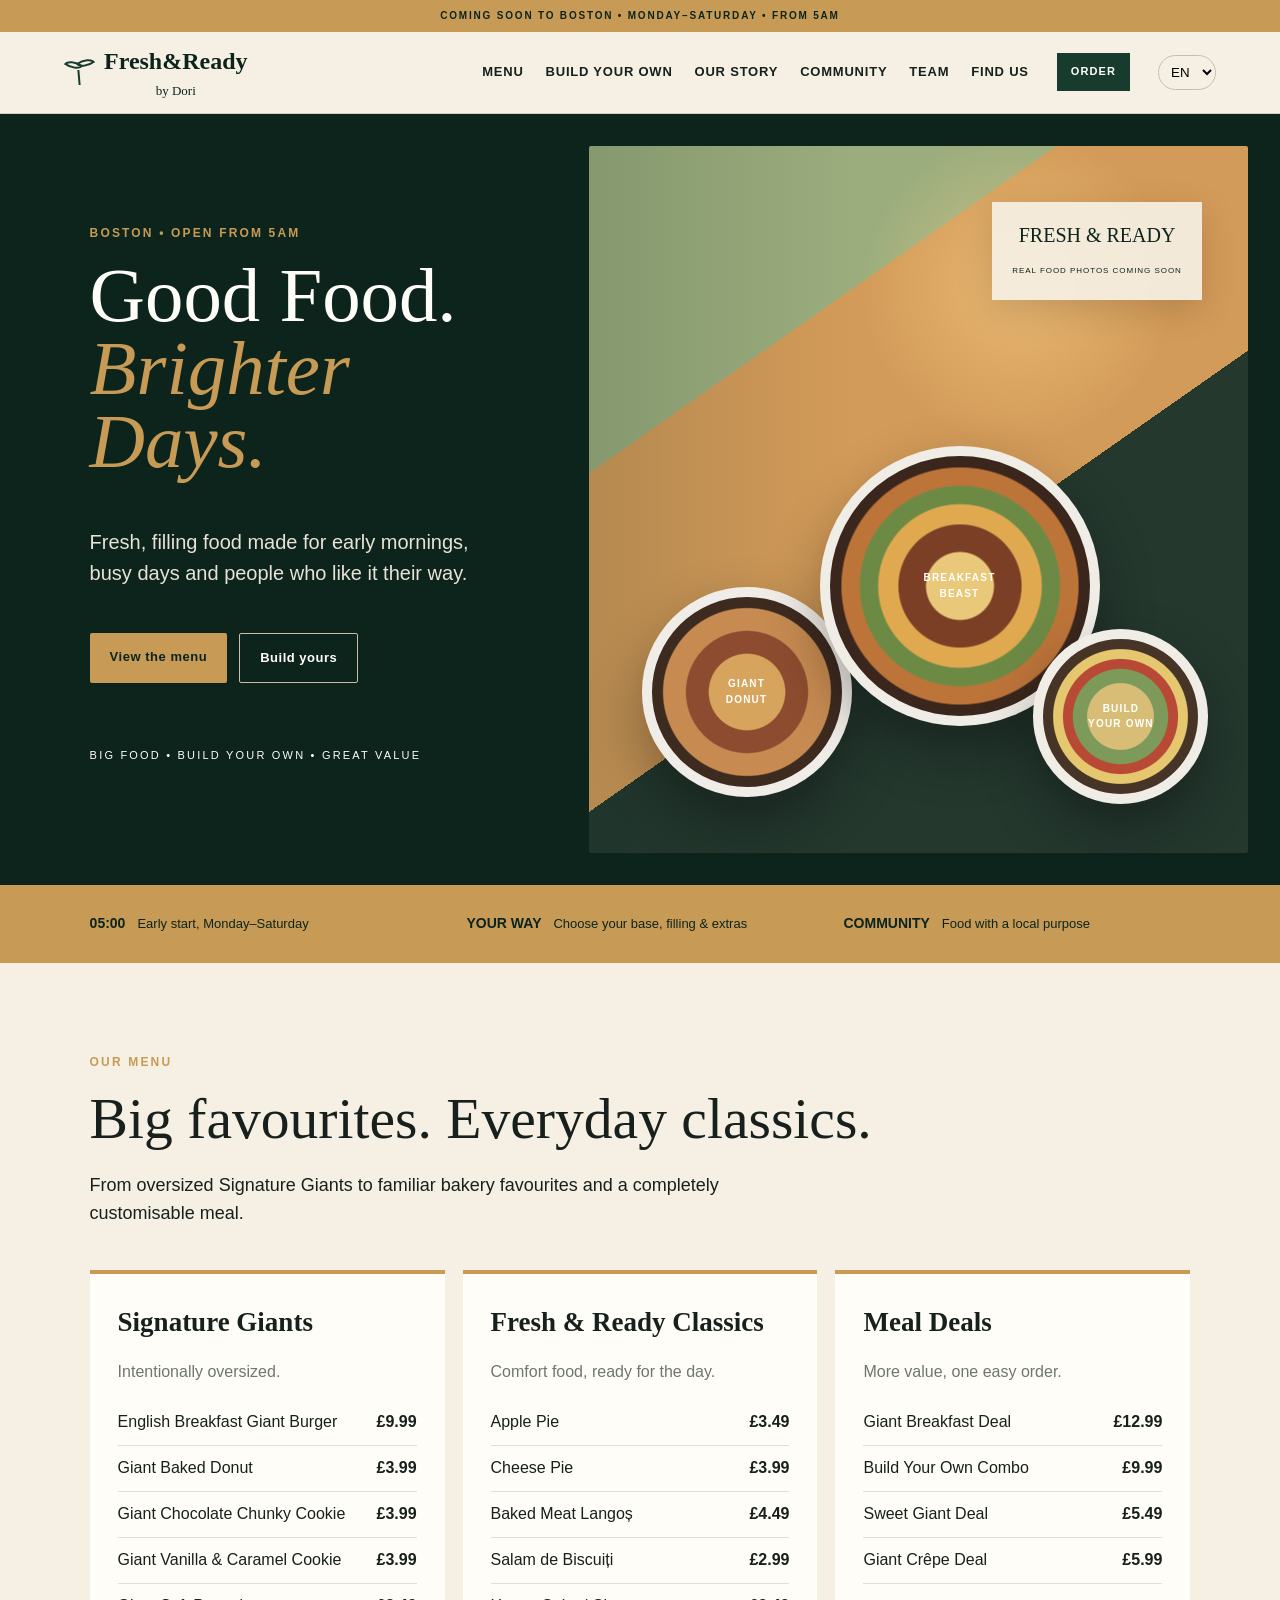
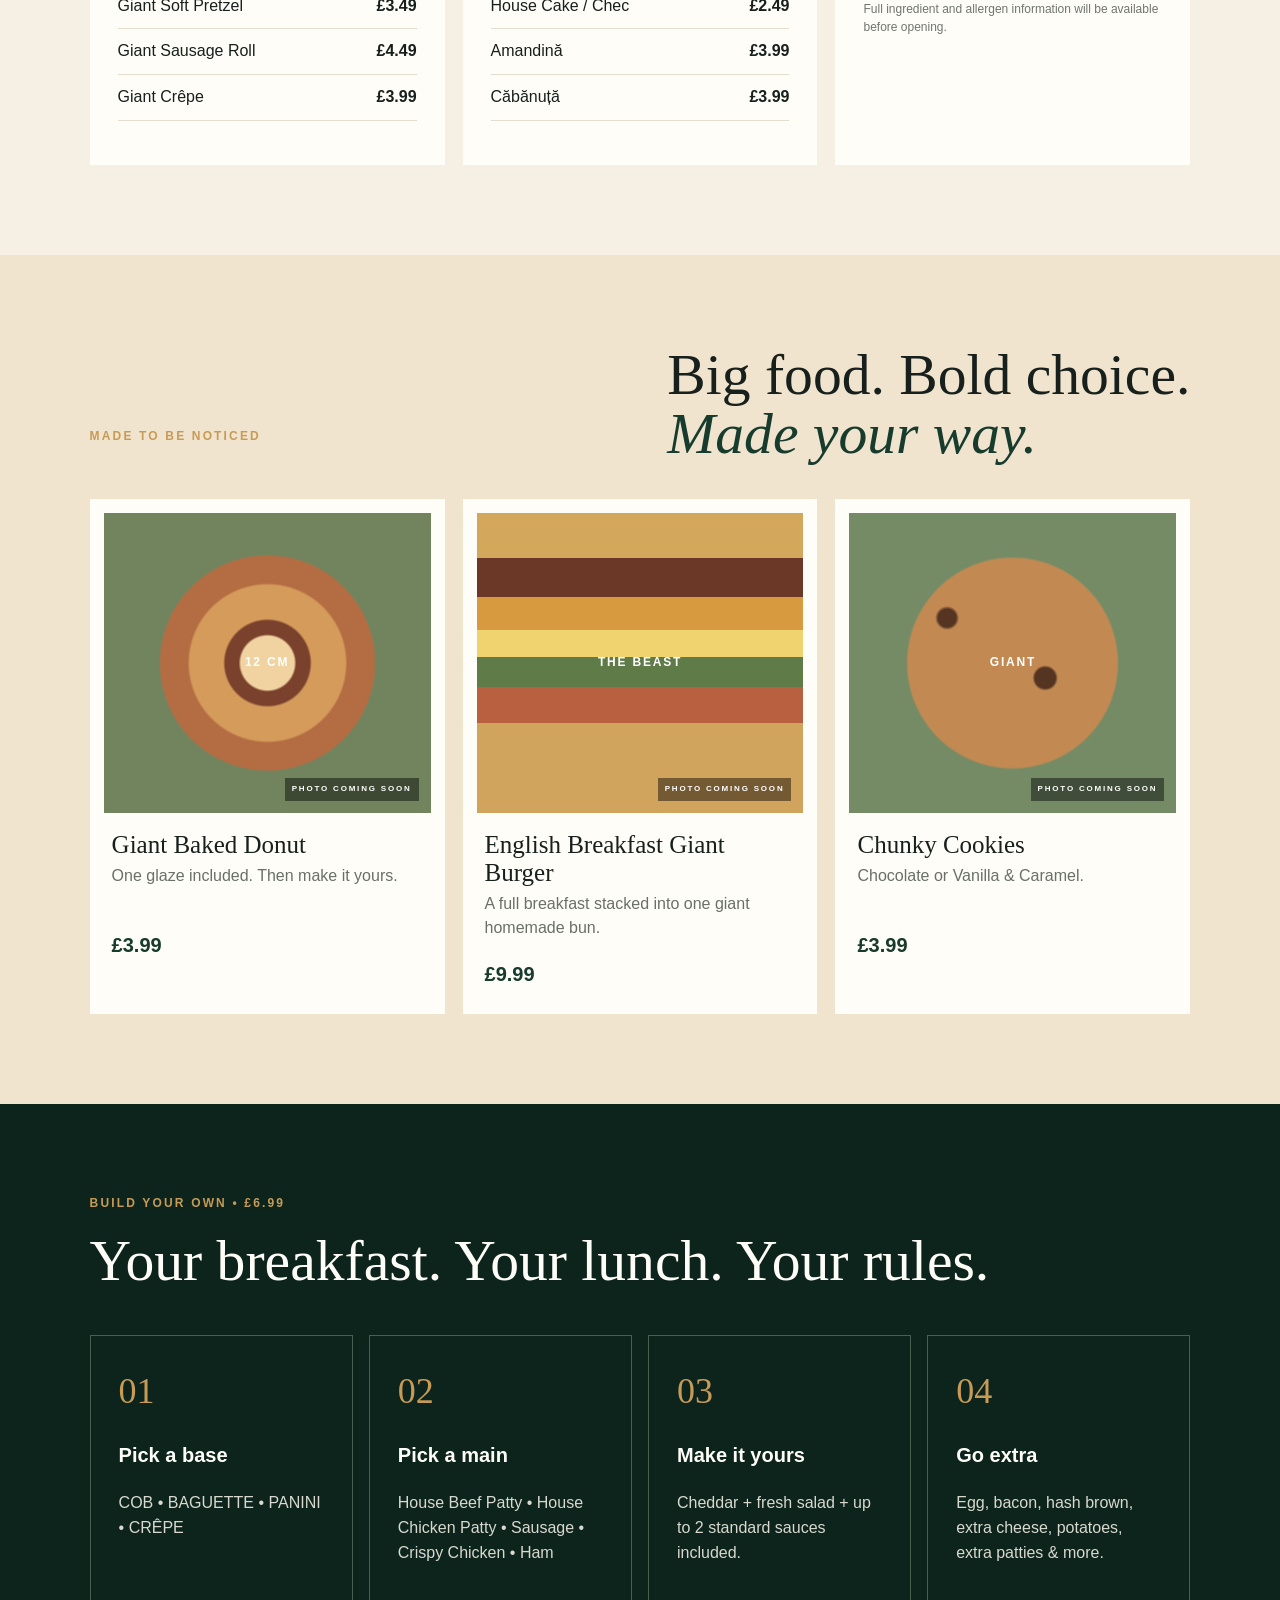
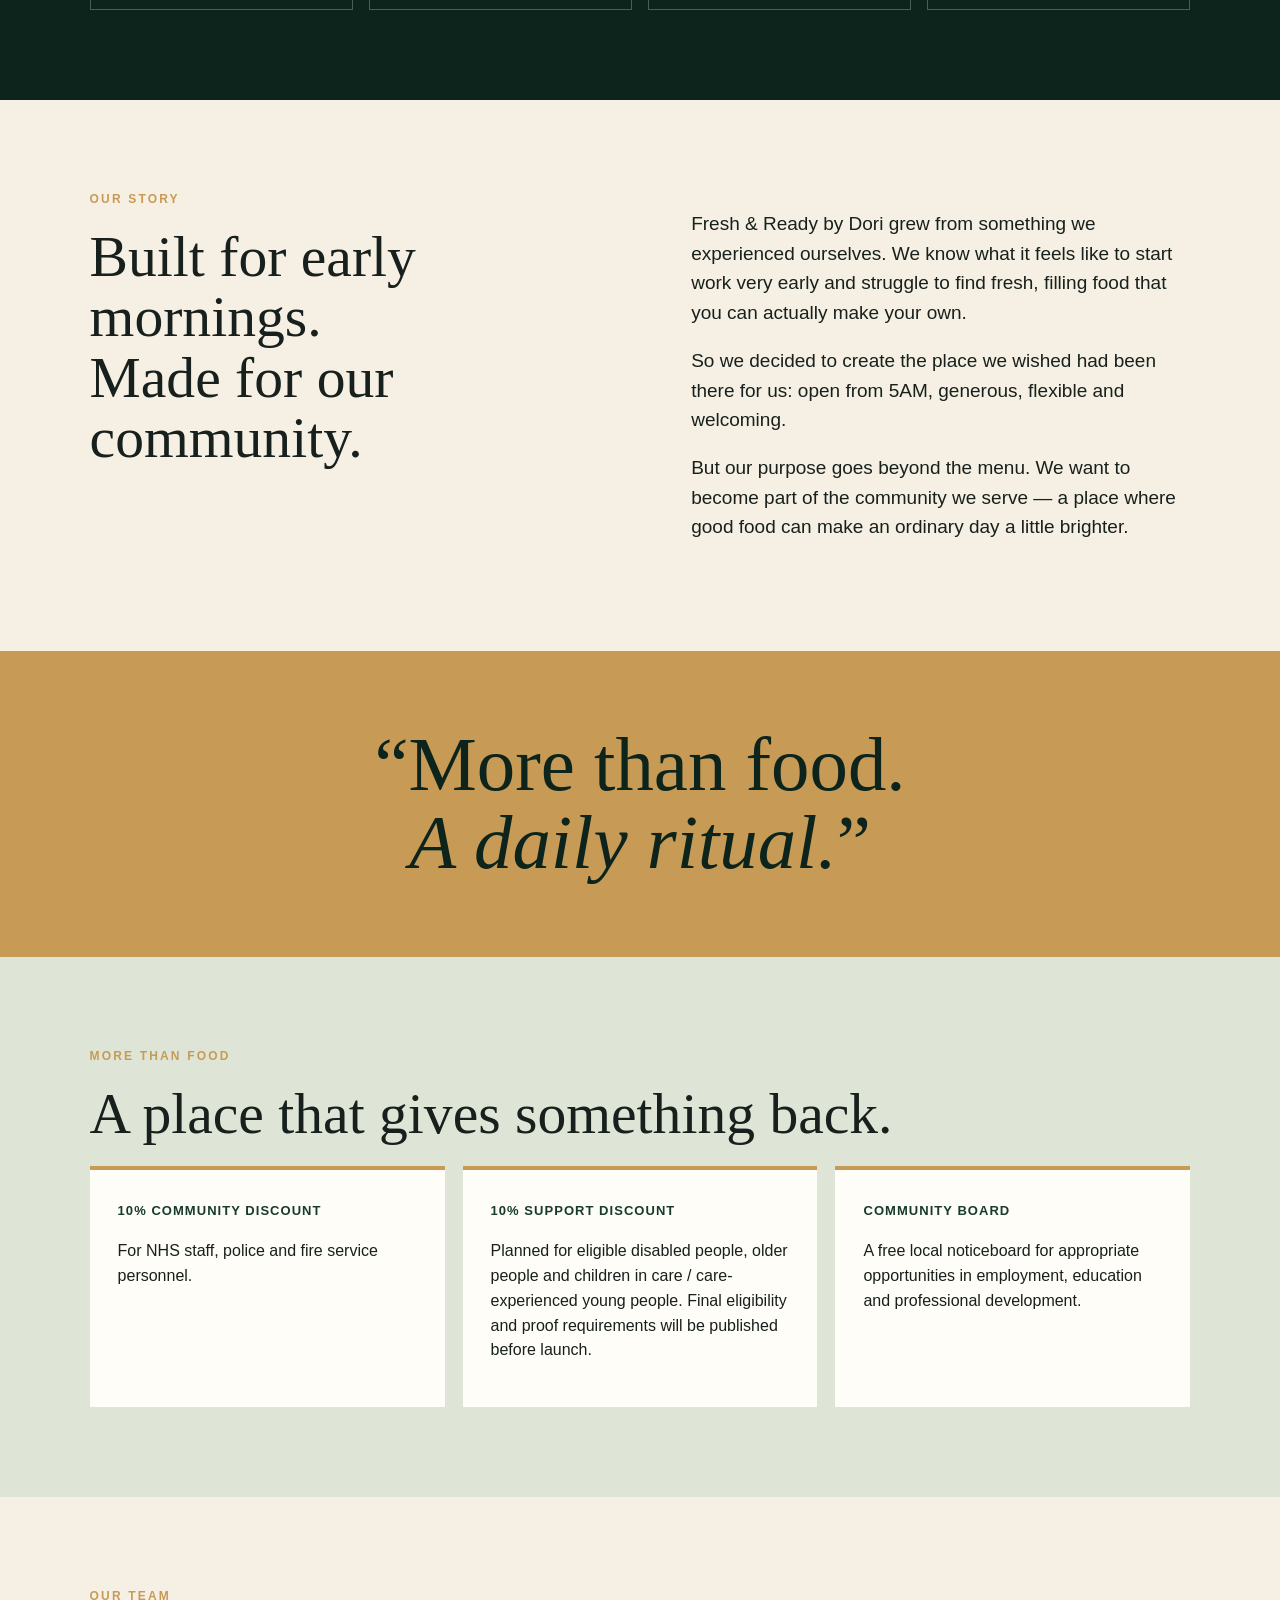
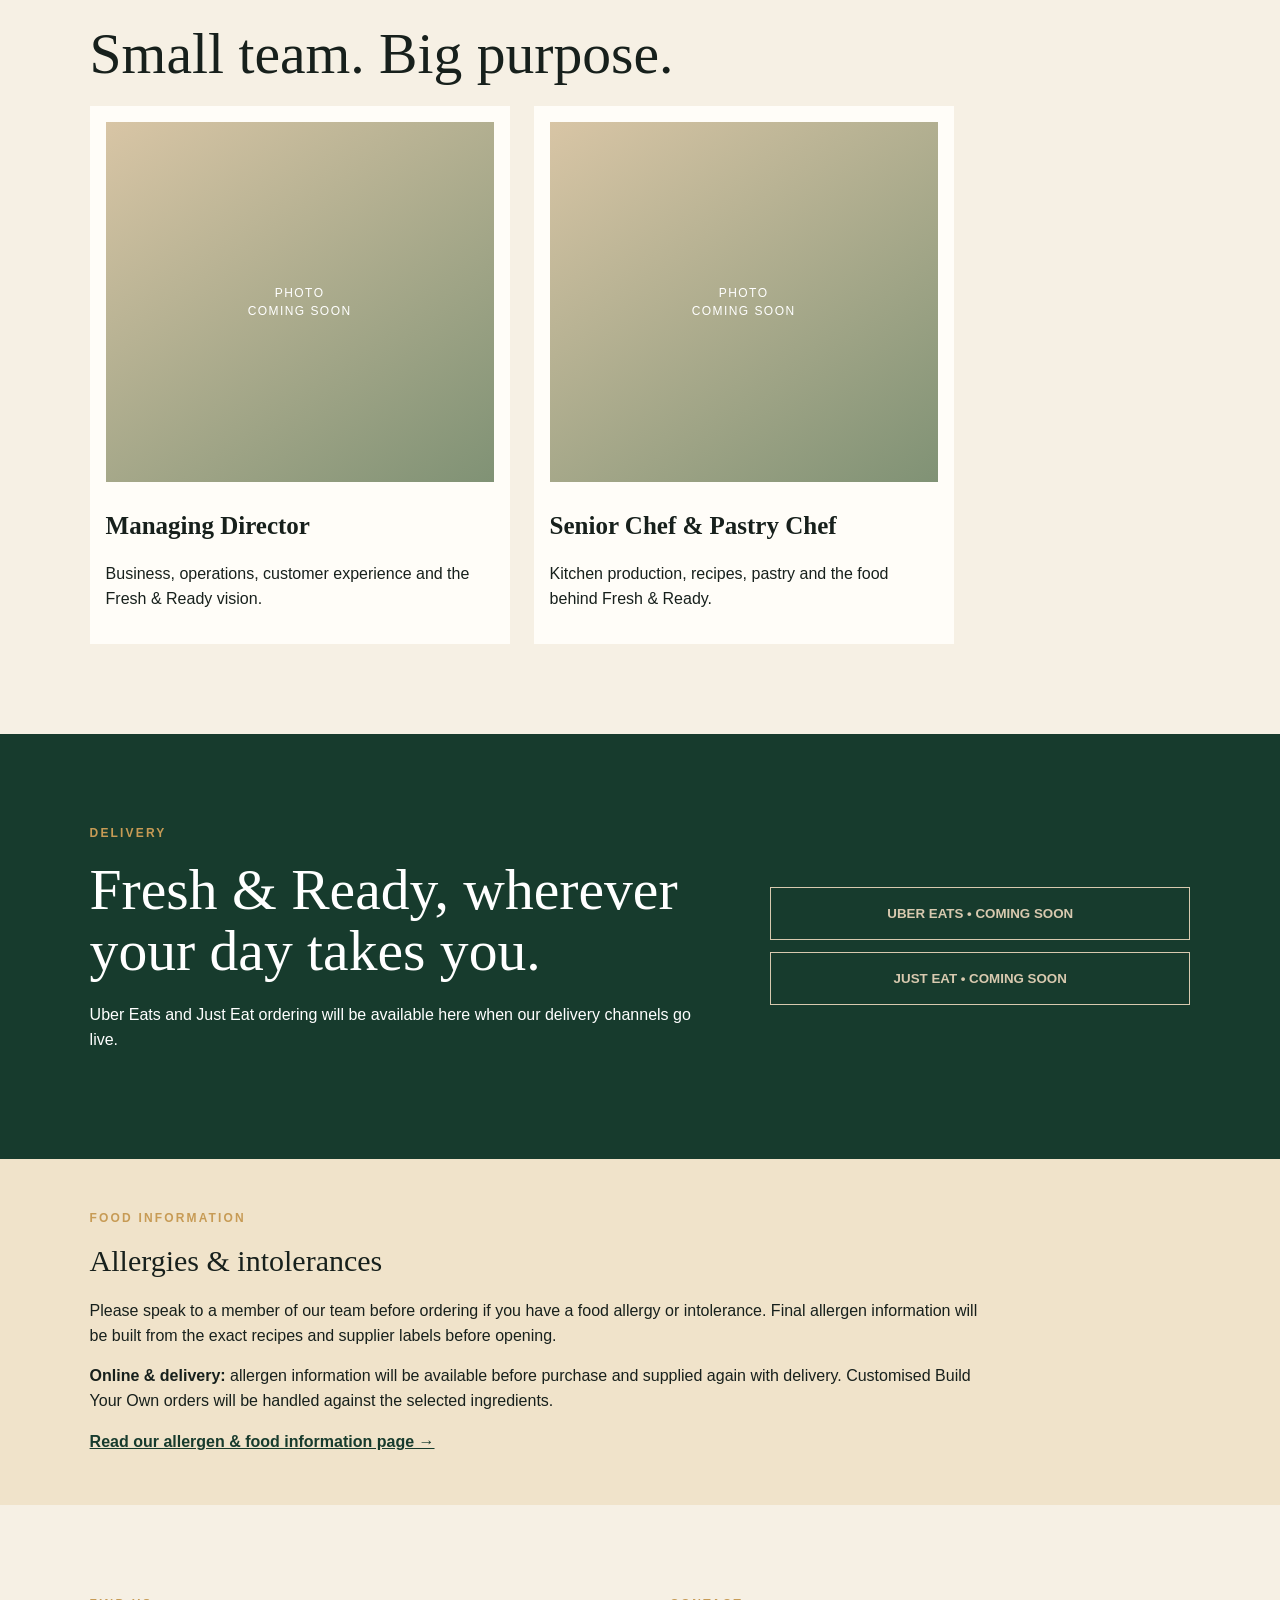
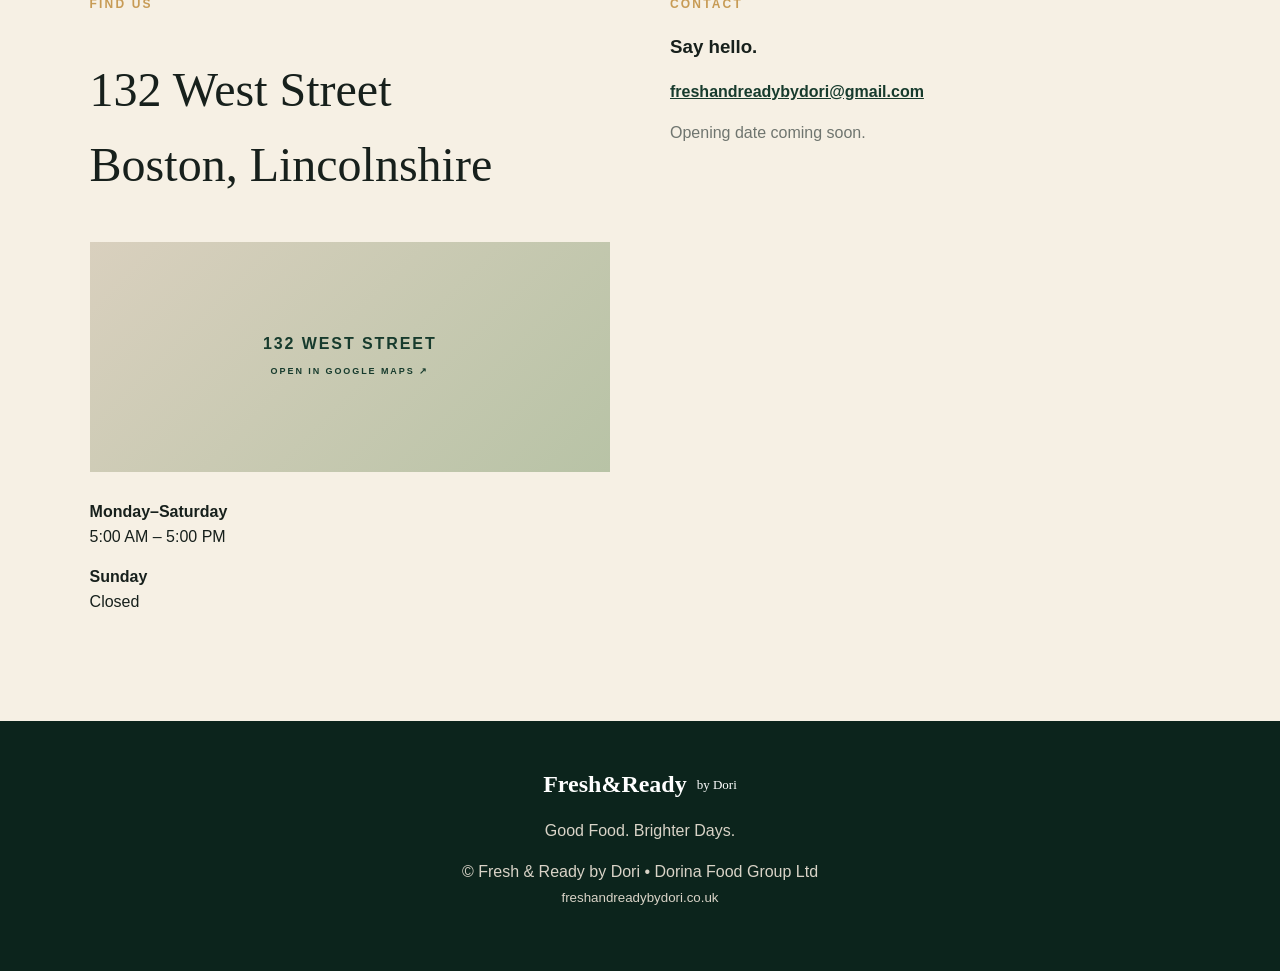
==== index.html @ 0efd2827 "Add files via upload" ====
<!doctype html>
<html lang="en">
<head>
<meta charset="utf-8"><meta name="viewport" content="width=device-width,initial-scale=1">
<title>Fresh & Ready by Dori | Boston</title>
<meta name="description" content="Fresh, filling food from 5AM in Boston. Signature Giants, Build Your Own, classics and meal deals. Good Food. Brighter Days.">
<meta name="theme-color" content="#173b2d">
<meta property="og:title" content="Fresh & Ready by Dori | Boston">
<meta property="og:description" content="Good Food. Brighter Days. Fresh, filling food from 5AM, Signature Giants and Build Your Own in Boston, Lincolnshire.">
<meta property="og:type" content="website">
<meta property="og:url" content="https://freshandreadybydori.co.uk/">
<link rel="canonical" href="https://freshandreadybydori.co.uk/">
<link rel="icon" href="favicon.svg" type="image/svg+xml">
<script type="application/ld+json">
{
 "@context":"https://schema.org",
 "@type":"Restaurant",
 "name":"Fresh & Ready by Dori",
 "url":"https://freshandreadybydori.co.uk/",
 "email":"freshandreadybydori@gmail.com",
 "priceRange":"£",
 "servesCuisine":["Breakfast","Bakery","Deli","Takeaway"],
 "address":{"@type":"PostalAddress","streetAddress":"132 West Street","addressLocality":"Boston","addressRegion":"Lincolnshire","addressCountry":"GB"},
 "openingHoursSpecification":[{"@type":"OpeningHoursSpecification","dayOfWeek":["Monday","Tuesday","Wednesday","Thursday","Friday","Saturday"],"opens":"05:00","closes":"17:00"}],
 "menu":"https://freshandreadybydori.co.uk/#menu"
}
</script>
<link rel="stylesheet" href="styles.css">
</head>
<body>
<div class="announcement">COMING SOON TO BOSTON • MONDAY–SATURDAY • FROM 5AM</div>
<header class="nav">
  <a class="brand" href="#home"><span class="logoMark" aria-hidden="true"><i></i><i></i></span><span>Fresh&Ready<small>by Dori</small></span></a>
  <button class="menuBtn" aria-label="Open menu">☰</button>
  <nav>
    <a href="#menu">Menu</a><a href="#build">Build Your Own</a><a href="#story">Our Story</a>
    <a href="#community">Community</a><a href="#team">Team</a><a href="#visit">Find Us</a>
  </nav>
  <a class="navOrder" href="#delivery">ORDER</a>
  <select id="lang" aria-label="Language"><option value="en">EN</option><option value="ro">RO</option><option value="ru">RU</option></select>
</header>

<main id="home">
<section class="hero">
  <div class="heroCopy">
    <p class="eyebrow" data-i="eyebrow">BOSTON • OPEN FROM 5AM</p>
    <h1>Good Food.<br><em>Brighter Days.</em></h1>
    <p class="lead" data-i="lead">Fresh, filling food made for early mornings, busy days and people who like it their way.</p>
    <div class="actions"><a class="btn gold" href="#menu" data-i="viewMenu">View the menu</a><a class="btn ghost" href="#build" data-i="buildBtn">Build yours</a></div>
    <p class="micro">BIG FOOD • BUILD YOUR OWN • GREAT VALUE</p>
  </div>
  <div class="heroVisual foodScene" aria-label="Fresh & Ready food photography placeholder">
    <div class="sceneBadge">FRESH & READY<br><small>REAL FOOD PHOTOS COMING SOON</small></div>
    <div class="plate plate1"><span>GIANT<br>DONUT</span></div>
    <div class="plate plate2"><span>BREAKFAST<br>BEAST</span></div>
    <div class="plate plate3"><span>BUILD<br>YOUR OWN</span></div>
  </div>
</section>

<section class="quick">
  <div><b>05:00</b><span data-i="early">Early start, Monday–Saturday</span></div>
  <div><b>YOUR WAY</b><span data-i="custom">Choose your base, filling & extras</span></div>
  <div><b>COMMUNITY</b><span data-i="communityMini">Food with a local purpose</span></div>
</section>

<section id="menu" class="section">
 <p class="eyebrow">OUR MENU</p><h2 data-i="menuTitle">Big favourites. Everyday classics.</h2>
 <p class="intro" data-i="menuIntro">From oversized Signature Giants to familiar bakery favourites and a completely customisable meal.</p>
 <div class="cards">
  <article><h3>Signature Giants</h3><p class="muted">Intentionally oversized.</p>
   <ul><li>English Breakfast Giant Burger <b>£9.99</b></li><li>Giant Baked Donut <b>£3.99</b></li><li>Giant Chocolate Chunky Cookie <b>£3.99</b></li><li>Giant Vanilla & Caramel Cookie <b>£3.99</b></li><li>Giant Soft Pretzel <b>£3.49</b></li><li>Giant Sausage Roll <b>£4.49</b></li><li>Giant Crêpe <b>£3.99</b></li></ul>
  </article>
  <article><h3>Fresh & Ready Classics</h3><p class="muted">Comfort food, ready for the day.</p>
   <ul><li>Apple Pie <b>£3.49</b></li><li>Cheese Pie <b>£3.99</b></li><li>Baked Meat Langoș <b>£4.49</b></li><li>Salam de Biscuiți <b>£2.99</b></li><li>House Cake / Chec <b>£2.49</b></li><li>Amandină <b>£3.99</b></li><li>Căbănuță <b>£3.99</b></li></ul>
  </article>
  <article><h3>Meal Deals</h3><p class="muted">More value, one easy order.</p>
   <ul><li>Giant Breakfast Deal <b>£12.99</b></li><li>Build Your Own Combo <b>£9.99</b></li><li>Sweet Giant Deal <b>£5.49</b></li><li>Giant Crêpe Deal <b>£5.99</b></li></ul>
   <p class="note">Full ingredient and allergen information will be available before opening.</p>
  </article>
 </div>
</section>

<section class="featured">
 <div class="featuredHead"><p class="eyebrow">MADE TO BE NOTICED</p><h2>Big food. Bold choice.<br><em>Made your way.</em></h2></div>
 <div class="featureRail">
  <article class="foodCard donut"><div class="foodMock">12 CM</div><h3>Giant Baked Donut</h3><p>One glaze included. Then make it yours.</p><b>£3.99</b></article>
  <article class="foodCard beast"><div class="foodMock">THE BEAST</div><h3>English Breakfast Giant Burger</h3><p>A full breakfast stacked into one giant homemade bun.</p><b>£9.99</b></article>
  <article class="foodCard cookie"><div class="foodMock">GIANT</div><h3>Chunky Cookies</h3><p>Chocolate or Vanilla & Caramel.</p><b>£3.99</b></article>
 </div>
</section>

<section id="build" class="section dark">
 <p class="eyebrow">BUILD YOUR OWN • £6.99</p><h2 data-i="buildTitle">Your breakfast. Your lunch. Your rules.</h2>
 <div class="steps">
  <div><span>01</span><h3>Pick a base</h3><p>COB • BAGUETTE • PANINI • CRÊPE</p></div>
  <div><span>02</span><h3>Pick a main</h3><p>House Beef Patty • House Chicken Patty • Sausage • Crispy Chicken • Ham</p></div>
  <div><span>03</span><h3>Make it yours</h3><p>Cheddar + fresh salad + up to 2 standard sauces included.</p></div>
  <div><span>04</span><h3>Go extra</h3><p>Egg, bacon, hash brown, extra cheese, potatoes, extra patties & more.</p></div>
 </div>
</section>

<section id="story" class="section split">
 <div><p class="eyebrow">OUR STORY</p><h2 data-i="storyTitle">Built for early mornings.<br>Made for our community.</h2></div>
 <div class="storyText">
  <p data-i="story1">Fresh & Ready by Dori grew from something we experienced ourselves. We know what it feels like to start work very early and struggle to find fresh, filling food that you can actually make your own.</p>
  <p data-i="story2">So we decided to create the place we wished had been there for us: open from 5AM, generous, flexible and welcoming.</p>
  <p data-i="story3">But our purpose goes beyond the menu. We want to become part of the community we serve — a place where good food can make an ordinary day a little brighter.</p>
 </div>
</section>

<section class="manifesto">
 <p>“More than food.<br><em>A daily ritual.</em>”</p>
</section>
<section id="community" class="section community">
 <p class="eyebrow">MORE THAN FOOD</p><h2 data-i="commTitle">A place that gives something back.</h2>
 <div class="communityGrid">
  <article><b>10% COMMUNITY DISCOUNT</b><p data-i="disc1">For NHS staff, police and fire service personnel.</p></article>
  <article><b>10% SUPPORT DISCOUNT</b><p data-i="disc2">Planned for eligible disabled people, older people and children in care / care-experienced young people. Final eligibility and proof requirements will be published before launch.</p></article>
  <article><b>COMMUNITY BOARD</b><p data-i="board">A free local noticeboard for appropriate opportunities in employment, education and professional development.</p></article>
 </div>
</section>

<section id="team" class="section">
 <p class="eyebrow">OUR TEAM</p><h2 data-i="teamTitle">Small team. Big purpose.</h2>
 <div class="teamGrid">
  <article class="person"><div class="portrait">PHOTO<br>COMING SOON</div><h3>Managing Director</h3><p>Business, operations, customer experience and the Fresh & Ready vision.</p></article>
  <article class="person"><div class="portrait">PHOTO<br>COMING SOON</div><h3>Senior Chef & Pastry Chef</h3><p>Kitchen production, recipes, pastry and the food behind Fresh & Ready.</p></article>
 </div>
</section>

<section id="delivery" class="section delivery">
 <div><p class="eyebrow">DELIVERY</p><h2 data-i="deliveryTitle">Fresh & Ready, wherever your day takes you.</h2><p data-i="deliveryText">Uber Eats and Just Eat ordering will be available here when our delivery channels go live.</p></div>
 <div class="deliveryBtns"><button disabled>UBER EATS • COMING SOON</button><button disabled>JUST EAT • COMING SOON</button></div>
</section>

<section id="allergens" class="section allergen">
 <p class="eyebrow">FOOD INFORMATION</p><h2>Allergies & intolerances</h2>
 <p>Please speak to a member of our team before ordering if you have a food allergy or intolerance. Final allergen information will be built from the exact recipes and supplier labels before opening.</p>
 <p><b>Online & delivery:</b> allergen information will be available before purchase and supplied again with delivery. Customised Build Your Own orders will be handled against the selected ingredients.</p>
 <a class="textLink" href="allergens.html">Read our allergen & food information page →</a>
</section>

<section id="visit" class="section visit">
 <div><p class="eyebrow">FIND US</p><h2>132 West Street<br>Boston, Lincolnshire</h2><a class="mapPlaceholder" href="https://www.google.com/maps/search/?api=1&query=132+West+Street+Boston+Lincolnshire" target="_blank" rel="noopener"><span>132 WEST STREET<br><small>OPEN IN GOOGLE MAPS ↗</small></span></a><p><b>Monday–Saturday</b><br>5:00 AM – 5:00 PM</p><p><b>Sunday</b><br>Closed</p></div>
 <div><p class="eyebrow">CONTACT</p><h3>Say hello.</h3><a class="email" href="mailto:freshandreadybydori@gmail.com">freshandreadybydori@gmail.com</a><p class="muted">Opening date coming soon.</p></div>
</section>
</main>

<footer><div class="brand footerBrand">Fresh&Ready <small>by Dori</small></div><p>Good Food. Brighter Days.</p><p>© <span id="year"></span> Fresh & Ready by Dori • Dorina Food Group Ltd<br><small>freshandreadybydori.co.uk</small></p></footer>
<script src="script.js"></script>
</body></html>
---- styles.css ----
:root{--green:#173b2d;--deep:#0c241c;--cream:#f6f0e4;--gold:#c79b55;--ink:#17201c;--sage:#879c76;--white:#fffdf8}*{box-sizing:border-box}html{scroll-behavior:smooth}body{margin:0;background:var(--cream);color:var(--ink);font-family:Arial,Helvetica,sans-serif;line-height:1.55}.nav{height:82px;position:sticky;top:0;z-index:20;display:flex;align-items:center;gap:28px;padding:0 5vw;background:rgba(246,240,228,.96);border-bottom:1px solid #d8cfbf}.brand{display:flex;align-items:center;gap:10px;color:var(--deep);text-decoration:none;font-family:Georgia,serif;font-size:24px;font-weight:700;white-space:nowrap}.brand small{display:block;font-family:cursive;font-size:13px;font-weight:400;text-align:center}.leaf{font-size:27px;color:var(--green)}nav{margin-left:auto;display:flex;gap:22px}nav a{color:var(--ink);text-decoration:none;font-size:13px;font-weight:700;text-transform:uppercase;letter-spacing:.06em}nav a:hover{color:var(--gold)}#lang{border:1px solid #c8bdab;background:transparent;padding:8px;border-radius:20px}.menuBtn{display:none}.hero{min-height:720px;display:grid;grid-template-columns:46% 54%;background:var(--deep);color:var(--white)}.heroCopy{padding:110px 7vw;display:flex;flex-direction:column;justify-content:center}.eyebrow{font-size:12px;font-weight:800;letter-spacing:.18em;color:var(--gold);margin:0 0 18px}.hero h1,.section h2{font-family:Georgia,serif;font-weight:400}.hero h1{font-size:clamp(52px,6vw,88px);line-height:.95;margin:0 0 28px}.hero h1 em{color:var(--gold);font-weight:400}.lead{font-size:20px;max-width:560px;color:#e8e2d7}.actions{display:flex;gap:12px;margin:24px 0}.btn{display:inline-block;padding:14px 20px;border-radius:2px;text-decoration:none;font-weight:800;font-size:13px;letter-spacing:.04em}.gold{background:var(--gold);color:var(--deep)}.ghost{border:1px solid #cabda9;color:var(--white)}.micro{margin-top:40px;font-size:11px;letter-spacing:.2em}.heroVisual{margin:32px 32px 32px 0;border-radius:2px;min-height:500px}.placeholder{background:linear-gradient(145deg,#d6b98a,#758c69 48%,#243b30);display:flex;align-items:center;justify-content:center;text-align:center;color:white;font-weight:800;letter-spacing:.14em;font-size:12px;position:relative;overflow:hidden}.placeholder:after{content:"";position:absolute;width:70%;height:36%;bottom:8%;background:rgba(255,245,220,.15);border:1px solid rgba(255,255,255,.25);box-shadow:0 0 60px rgba(255,198,100,.18)}.quick{display:grid;grid-template-columns:repeat(3,1fr);padding:28px 7vw;background:var(--gold);color:var(--deep);gap:30px}.quick div{display:flex;gap:12px;align-items:center}.quick b{font-size:14px}.quick span{font-size:13px}.section{padding:90px 7vw}.section>h2,.split h2,.community h2,.delivery h2{font-size:clamp(38px,4.5vw,64px);line-height:1.05;margin:0 0 22px}.intro{max-width:720px;font-size:18px;margin-bottom:42px}.cards{display:grid;grid-template-columns:repeat(3,1fr);gap:18px}.cards article,.communityGrid article{background:var(--white);padding:28px;border-top:4px solid var(--gold)}.cards h3{font-family:Georgia,serif;font-size:27px;margin:0}.cards ul{padding:0;list-style:none}.cards li{display:flex;justify-content:space-between;gap:20px;padding:10px 0;border-bottom:1px solid #e5ddd0}.muted,.note{color:#6f756f}.note{font-size:12px}.dark{background:var(--deep);color:var(--white)}.steps{display:grid;grid-template-columns:repeat(4,1fr);gap:16px;margin-top:44px}.steps div{padding:28px;border:1px solid #486052;min-height:220px}.steps span{color:var(--gold);font-family:Georgia,serif;font-size:36px}.steps h3{font-size:20px}.steps p{color:#d9d9cf}.split{display:grid;grid-template-columns:1fr 1fr;gap:8vw}.storyText{font-size:19px}.community{background:#dfe5d6}.communityGrid{display:grid;grid-template-columns:repeat(3,1fr);gap:18px}.communityGrid b{color:var(--green);font-size:13px;letter-spacing:.08em}.teamGrid{display:grid;grid-template-columns:repeat(2,minmax(0,420px));gap:24px}.person{background:var(--white);padding:16px}.portrait{height:360px;background:linear-gradient(145deg,#d8c5a5,#809275);display:flex;align-items:center;justify-content:center;color:white;font-size:12px;letter-spacing:.12em;text-align:center}.person h3{font-family:Georgia,serif;font-size:25px;margin-bottom:4px}.delivery{background:var(--green);color:white;display:grid;grid-template-columns:1.2fr .8fr;gap:50px;align-items:center}.deliveryBtns{display:grid;gap:12px}.deliveryBtns button{padding:18px;border:1px solid #d8c9af;background:transparent;color:#d8c9af;font-weight:800}.allergen{background:#f0e3ca;padding-top:50px;padding-bottom:50px}.allergen h2{font-size:30px}.allergen p{max-width:900px}.visit{display:grid;grid-template-columns:1fr 1fr;gap:60px}.visit h2{font-size:48px}.email{color:var(--green);font-weight:700;word-break:break-word}footer{background:var(--deep);color:#d9d3c7;padding:45px 7vw;text-align:center}.footerBrand{justify-content:center;color:white;margin-bottom:12px}@media(max-width:900px){.nav{height:70px}.menuBtn{display:block;margin-left:auto;border:0;background:none;font-size:25px}.nav nav{display:none;position:absolute;top:70px;left:0;right:0;background:var(--cream);padding:24px;flex-direction:column}.nav nav.open{display:flex}.hero{grid-template-columns:1fr}.heroCopy{padding:75px 7vw 40px}.heroVisual{margin:0 7vw 55px;min-height:400px}.quick,.cards,.steps,.communityGrid{grid-template-columns:1fr}.split,.delivery,.visit{grid-template-columns:1fr}.teamGrid{grid-template-columns:1fr}.steps div{min-height:0}.section{padding:65px 7vw}}
.announcement{background:var(--gold);color:var(--deep);text-align:center;padding:8px 16px;font-size:10px;font-weight:900;letter-spacing:.18em}
.nav{top:31px}
.foodScene{position:relative;background:
radial-gradient(circle at 65% 20%,rgba(255,213,140,.48),transparent 22%),
linear-gradient(145deg,#9bad7d 0 28%,#d39b59 28% 57%,#24382e 57%);overflow:hidden}
.foodScene:before{content:"";position:absolute;inset:0;background:linear-gradient(90deg,rgba(12,36,28,.15),transparent 40%)}
.sceneBadge{position:absolute;top:8%;right:7%;background:rgba(246,240,228,.92);color:var(--deep);padding:18px 20px;text-align:center;font-family:Georgia,serif;font-size:20px;box-shadow:0 10px 35px rgba(0,0,0,.15)}
.sceneBadge small{font-family:Arial,sans-serif;font-size:8px;letter-spacing:.12em}
.plate{position:absolute;border-radius:50%;display:flex;align-items:center;justify-content:center;text-align:center;color:#fff;font-size:10px;font-weight:900;letter-spacing:.12em;border:10px solid rgba(255,253,248,.92);box-shadow:0 25px 55px rgba(0,0,0,.32)}
.plate1{width:210px;height:210px;left:8%;bottom:8%;background:radial-gradient(circle,#d7a45e 0 28%,#8d4c2f 29% 45%,#c78b51 46% 62%,#3e2b20 63%)}
.plate2{width:280px;height:280px;left:35%;bottom:18%;background:radial-gradient(circle,#e9c879 0 18%,#7b3f25 19% 33%,#e0a84f 34% 44%,#6d8a45 45% 54%,#bd7439 55% 64%,#3a261c 65%)}
.plate3{width:175px;height:175px;right:6%;bottom:7%;background:radial-gradient(circle,#d7bd75 0 30%,#7e9a5b 31% 43%,#b84934 44% 52%,#e4c76f 53% 61%,#463426 62%)}
.featured{padding:90px 7vw;background:#f1e4ce}.featuredHead{display:flex;justify-content:space-between;gap:40px;align-items:end;margin-bottom:35px}.featured h2{font:400 clamp(38px,4.5vw,64px)/1.03 Georgia,serif;margin:0}.featured h2 em{color:var(--green);font-weight:400}.featureRail{display:grid;grid-template-columns:repeat(3,1fr);gap:18px}.foodCard{background:var(--white);padding:14px 14px 24px}.foodCard h3{font:400 25px Georgia,serif;margin:18px 8px 5px}.foodCard p{margin:0 8px 18px;color:#687068;min-height:48px}.foodCard>b{margin:0 8px;font-size:20px;color:var(--green)}.foodMock{height:300px;display:flex;align-items:center;justify-content:center;color:white;font-size:12px;font-weight:900;letter-spacing:.15em;position:relative;overflow:hidden}.foodMock:after{content:"PHOTO COMING SOON";position:absolute;bottom:12px;right:12px;font-size:8px;background:rgba(0,0,0,.45);padding:5px 7px}.donut .foodMock{background:radial-gradient(circle at center,#f0d3a0 0 12%,#7a412d 13% 19%,#d49b5b 20% 35%,#b46d43 36% 48%,#71845e 49%)}.beast .foodMock{background:linear-gradient(#d3a85d 0 15%,#6b3828 15% 28%,#d89a3f 28% 39%,#f0d26f 39% 48%,#5f7b48 48% 58%,#b8603f 58% 70%,#d0a45d 70%)}.cookie .foodMock{background:radial-gradient(circle at 30% 35%,#553522 0 3%,transparent 4%),radial-gradient(circle at 60% 55%,#553522 0 4%,transparent 5%),radial-gradient(circle,#c28a52 0 47%,#758b65 48%)}
.manifesto{padding:75px 7vw;background:var(--gold);color:var(--deep);text-align:center}.manifesto p{font:400 clamp(42px,6vw,78px)/1.02 Georgia,serif;margin:0}.manifesto em{font-family:cursive;font-weight:400}
.mapPlaceholder{height:230px;margin:28px 0;background:linear-gradient(135deg,#d9d0be,#b8c3a6);display:flex;align-items:center;justify-content:center;text-align:center;color:var(--green);font-weight:900;letter-spacing:.12em}.mapPlaceholder small{font-size:9px}
@media(max-width:900px){.nav{top:31px}.featuredHead{display:block}.featureRail{grid-template-columns:1fr}.foodMock{height:240px}.plate1{width:150px;height:150px}.plate2{width:205px;height:205px;left:30%}.plate3{width:125px;height:125px}.sceneBadge{font-size:15px}.foodScene{min-height:430px}}

.logoMark{width:30px;height:28px;position:relative;display:inline-block}.logoMark i{position:absolute;width:17px;height:10px;border:2px solid var(--green);border-radius:100% 0 100% 0;transform:rotate(35deg);top:2px;left:1px}.logoMark i+ i{transform:scaleX(-1) rotate(35deg);left:13px;top:0}.logoMark:after{content:"";position:absolute;width:2px;height:15px;background:var(--green);left:14px;top:12px;transform:rotate(-5deg)}
.navOrder{background:var(--green);color:white;text-decoration:none;padding:10px 14px;font-size:11px;font-weight:900;letter-spacing:.1em}.textLink{color:var(--green);font-weight:800}.mapPlaceholder{text-decoration:none}.legalPage{max-width:980px;margin:auto;padding:100px 7vw}.legalPage h1{font:400 clamp(46px,6vw,76px)/1 Georgia,serif;color:var(--deep);margin:0 0 35px}.legalPage .large{font-size:22px}.legalPage section{padding:28px 0;border-top:1px solid #d5cbbb}.legalPage section h2{font:400 30px Georgia,serif;margin:0 0 10px}.legalNote{margin-top:40px;padding:20px;background:#efe2c9;font-size:13px}.simple{justify-content:space-between}.simple .navOrder{margin-left:auto}
@media(max-width:900px){.navOrder{display:none}.simple .navOrder{display:block}}
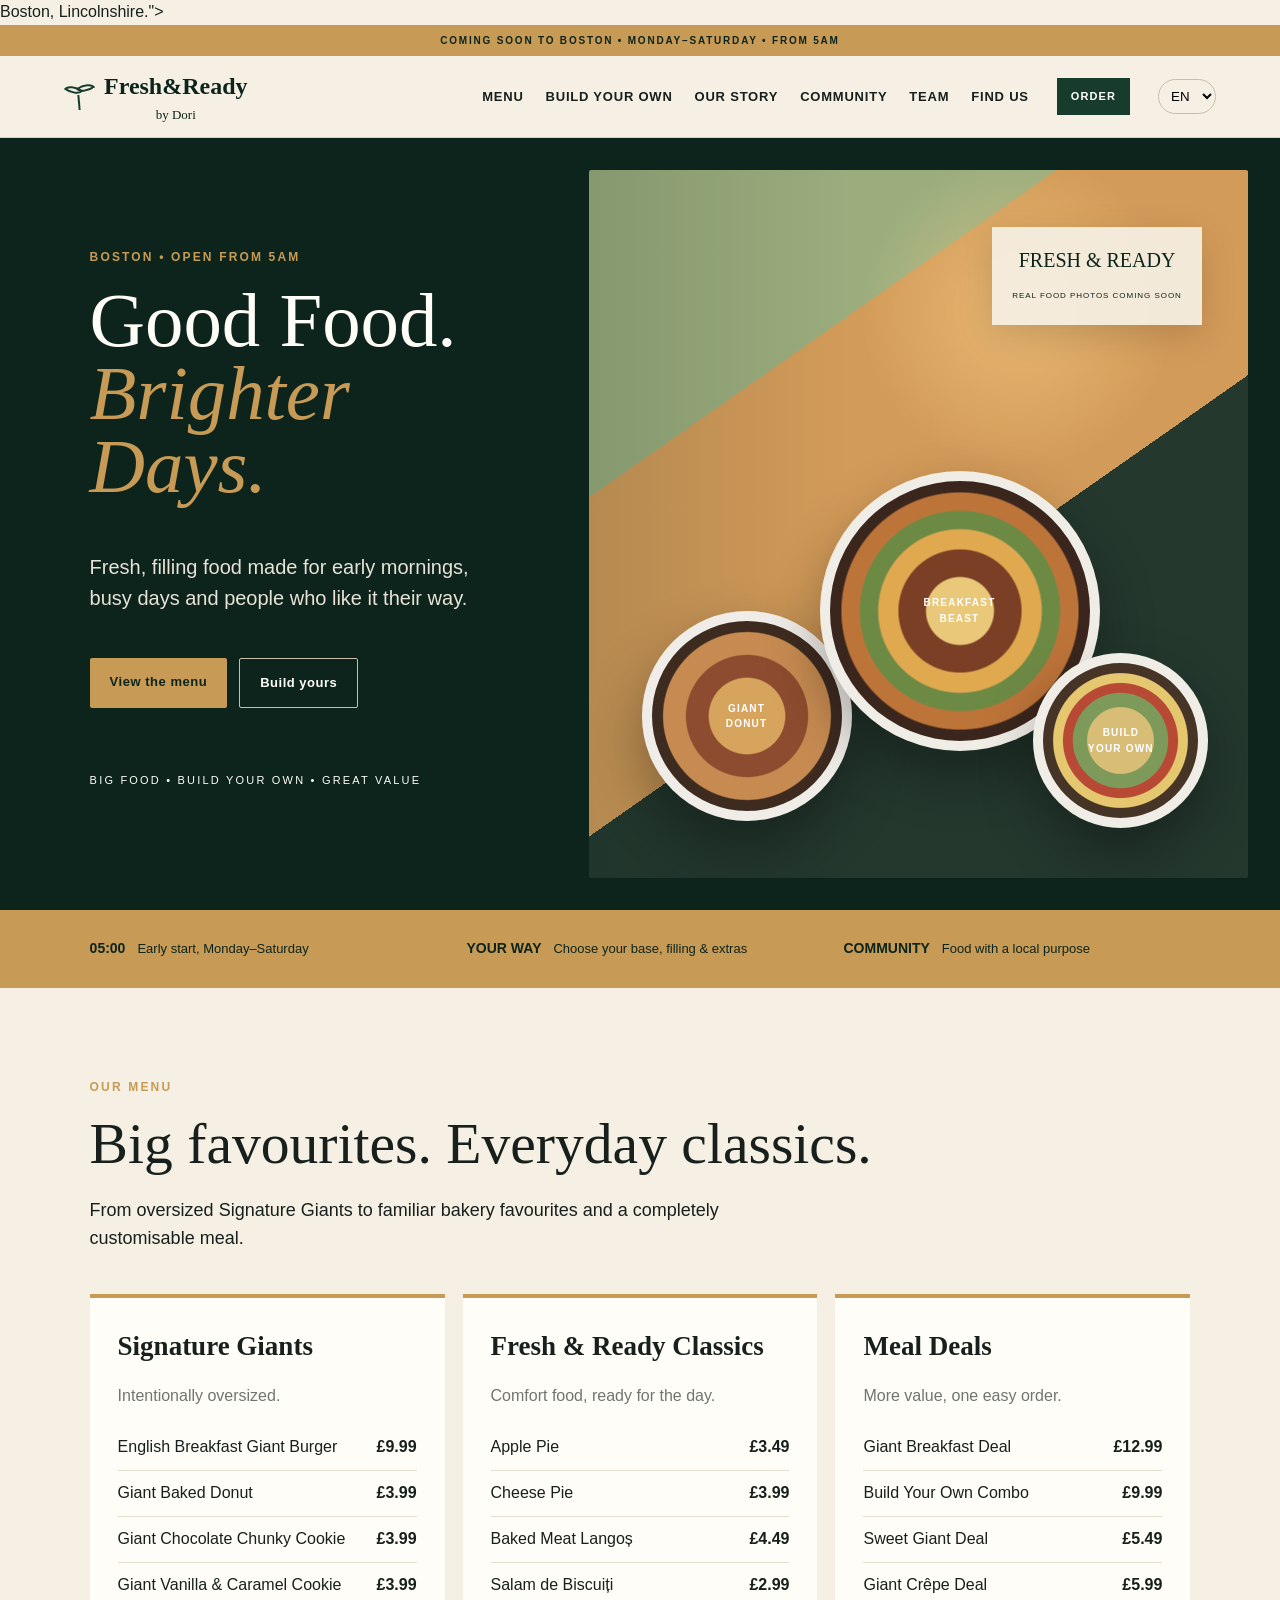
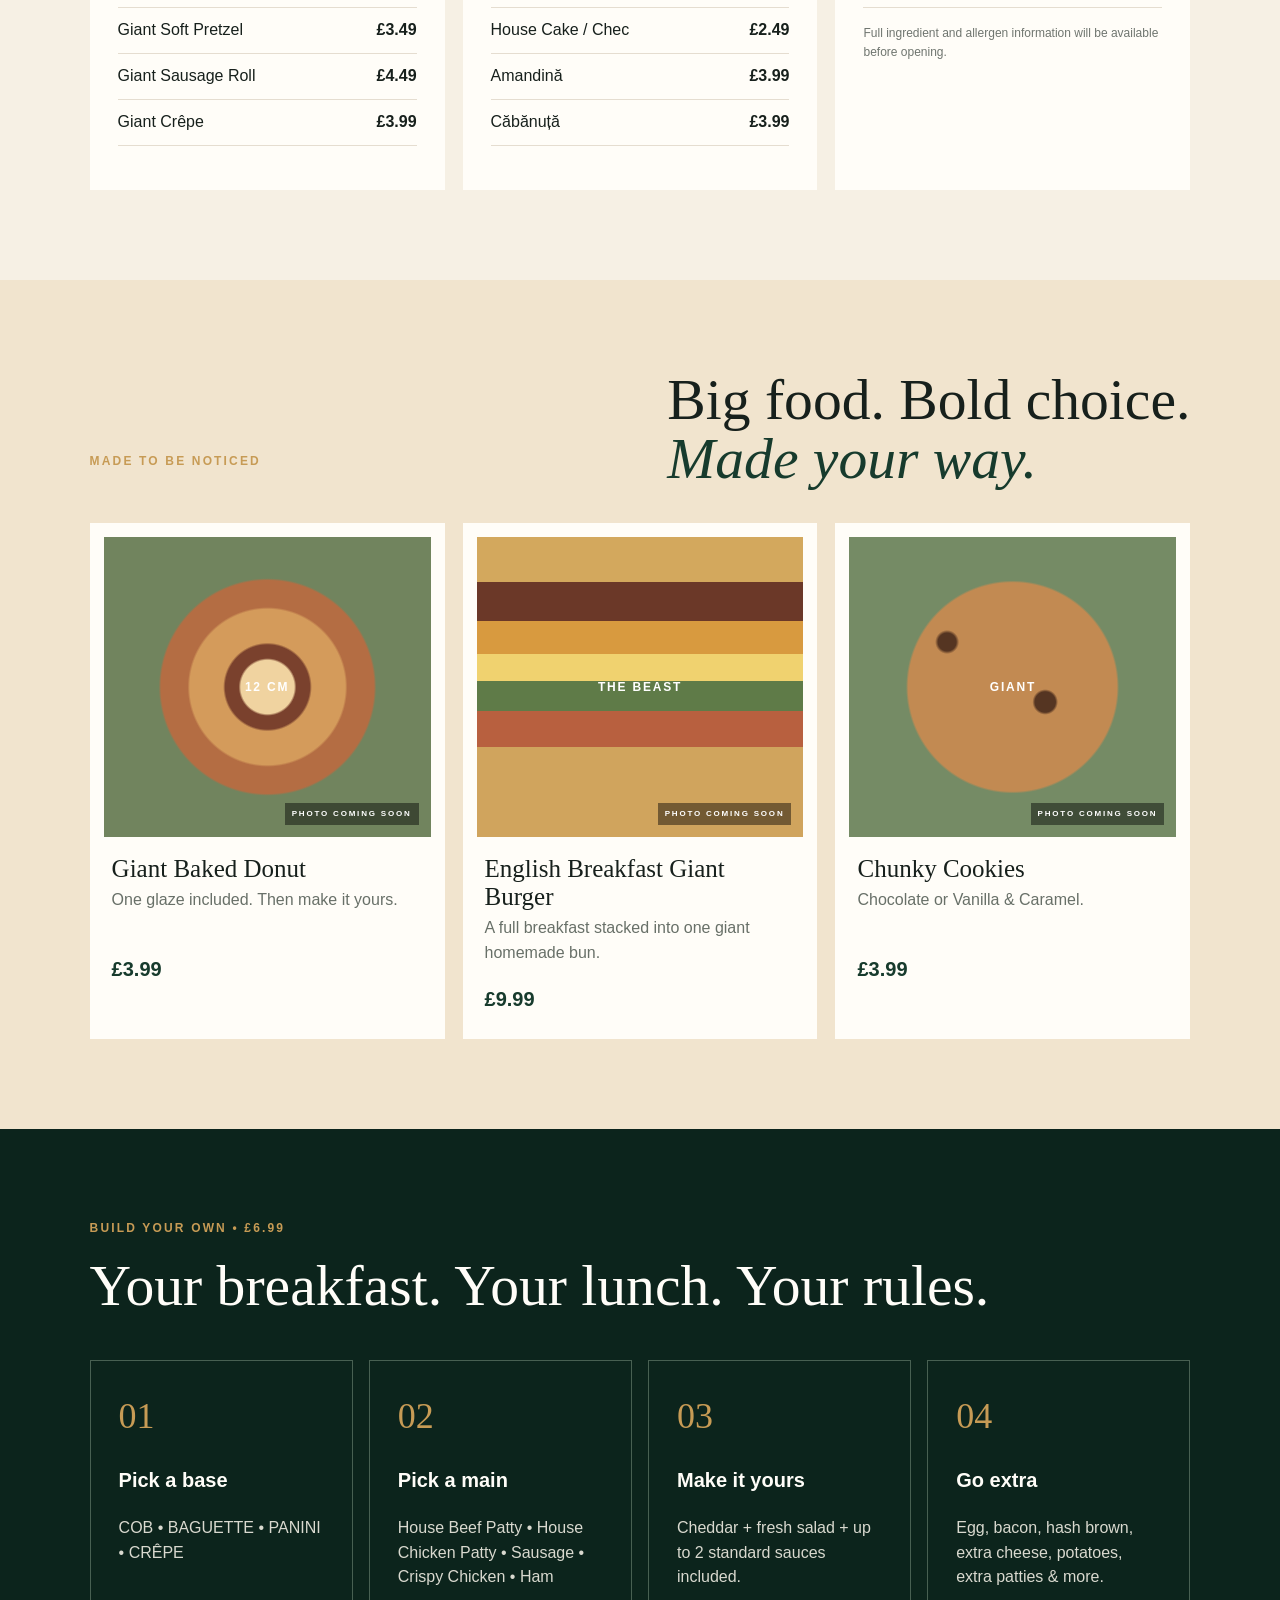
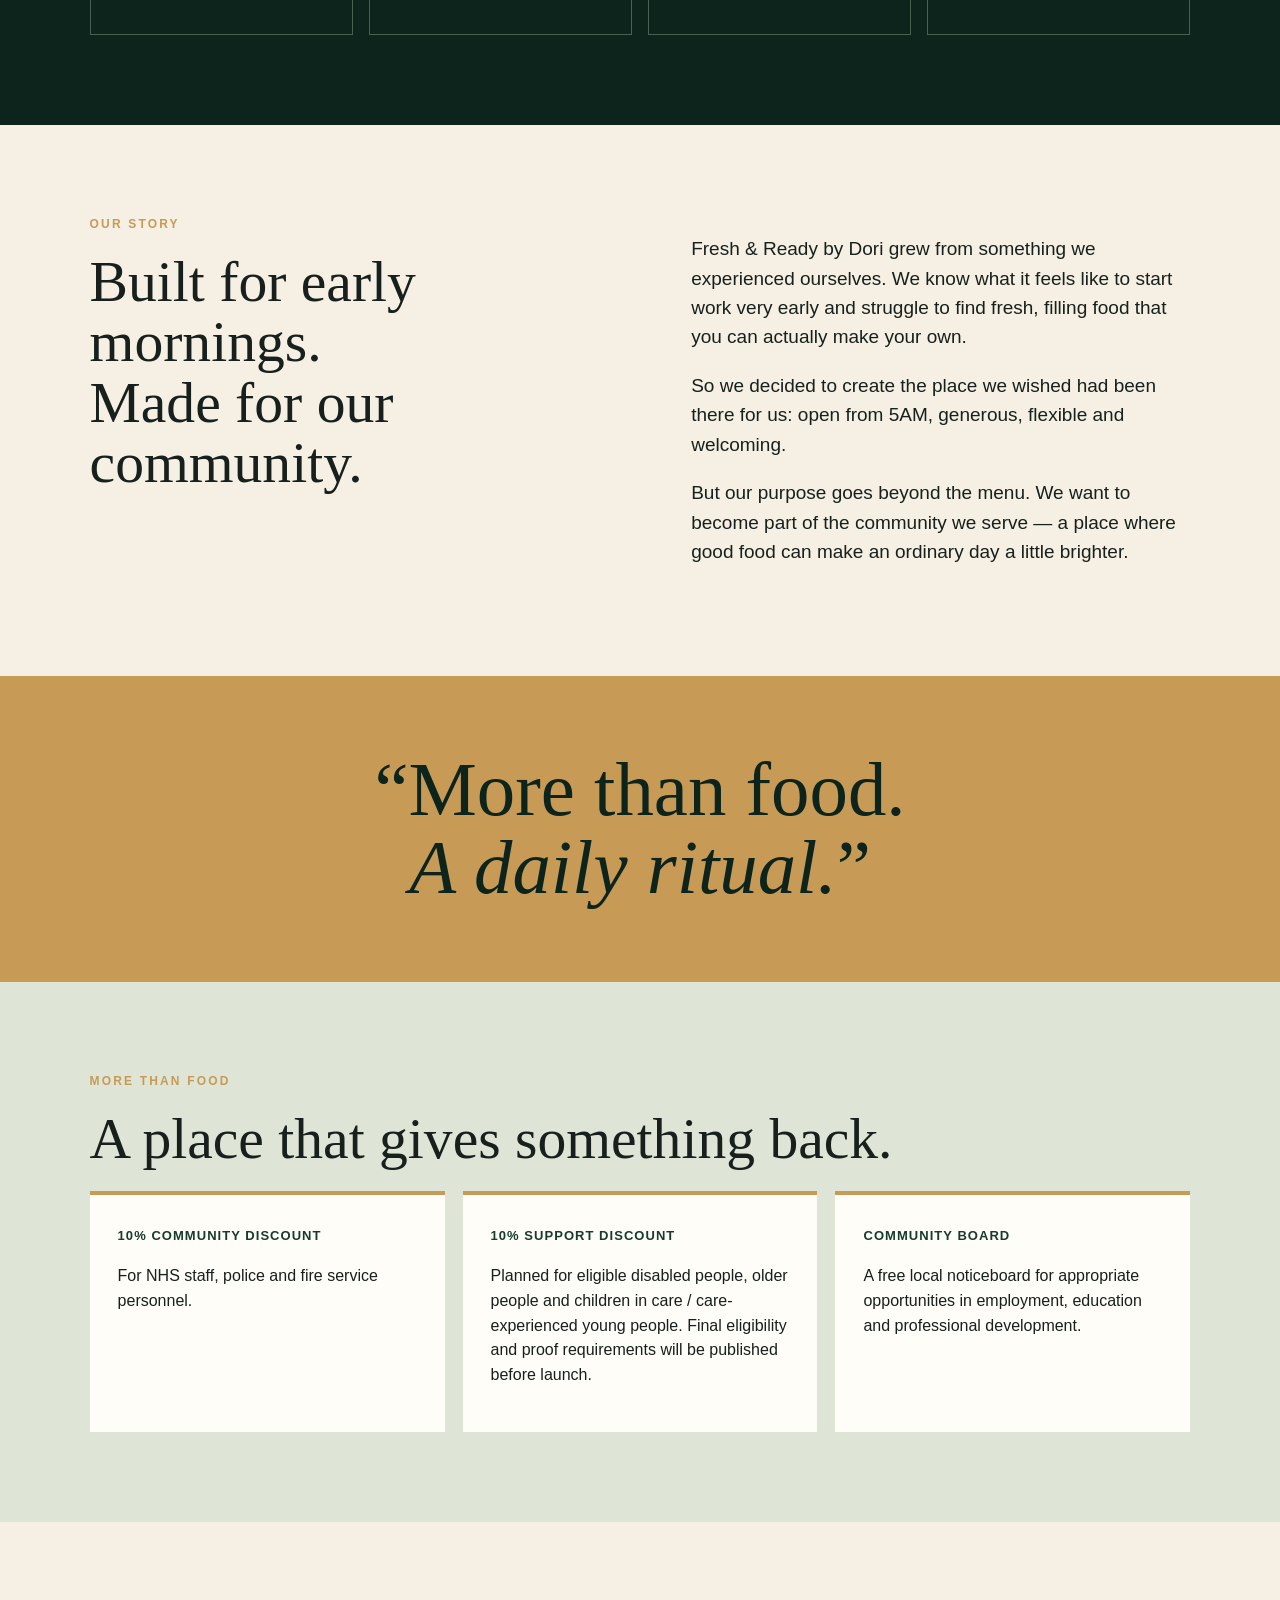
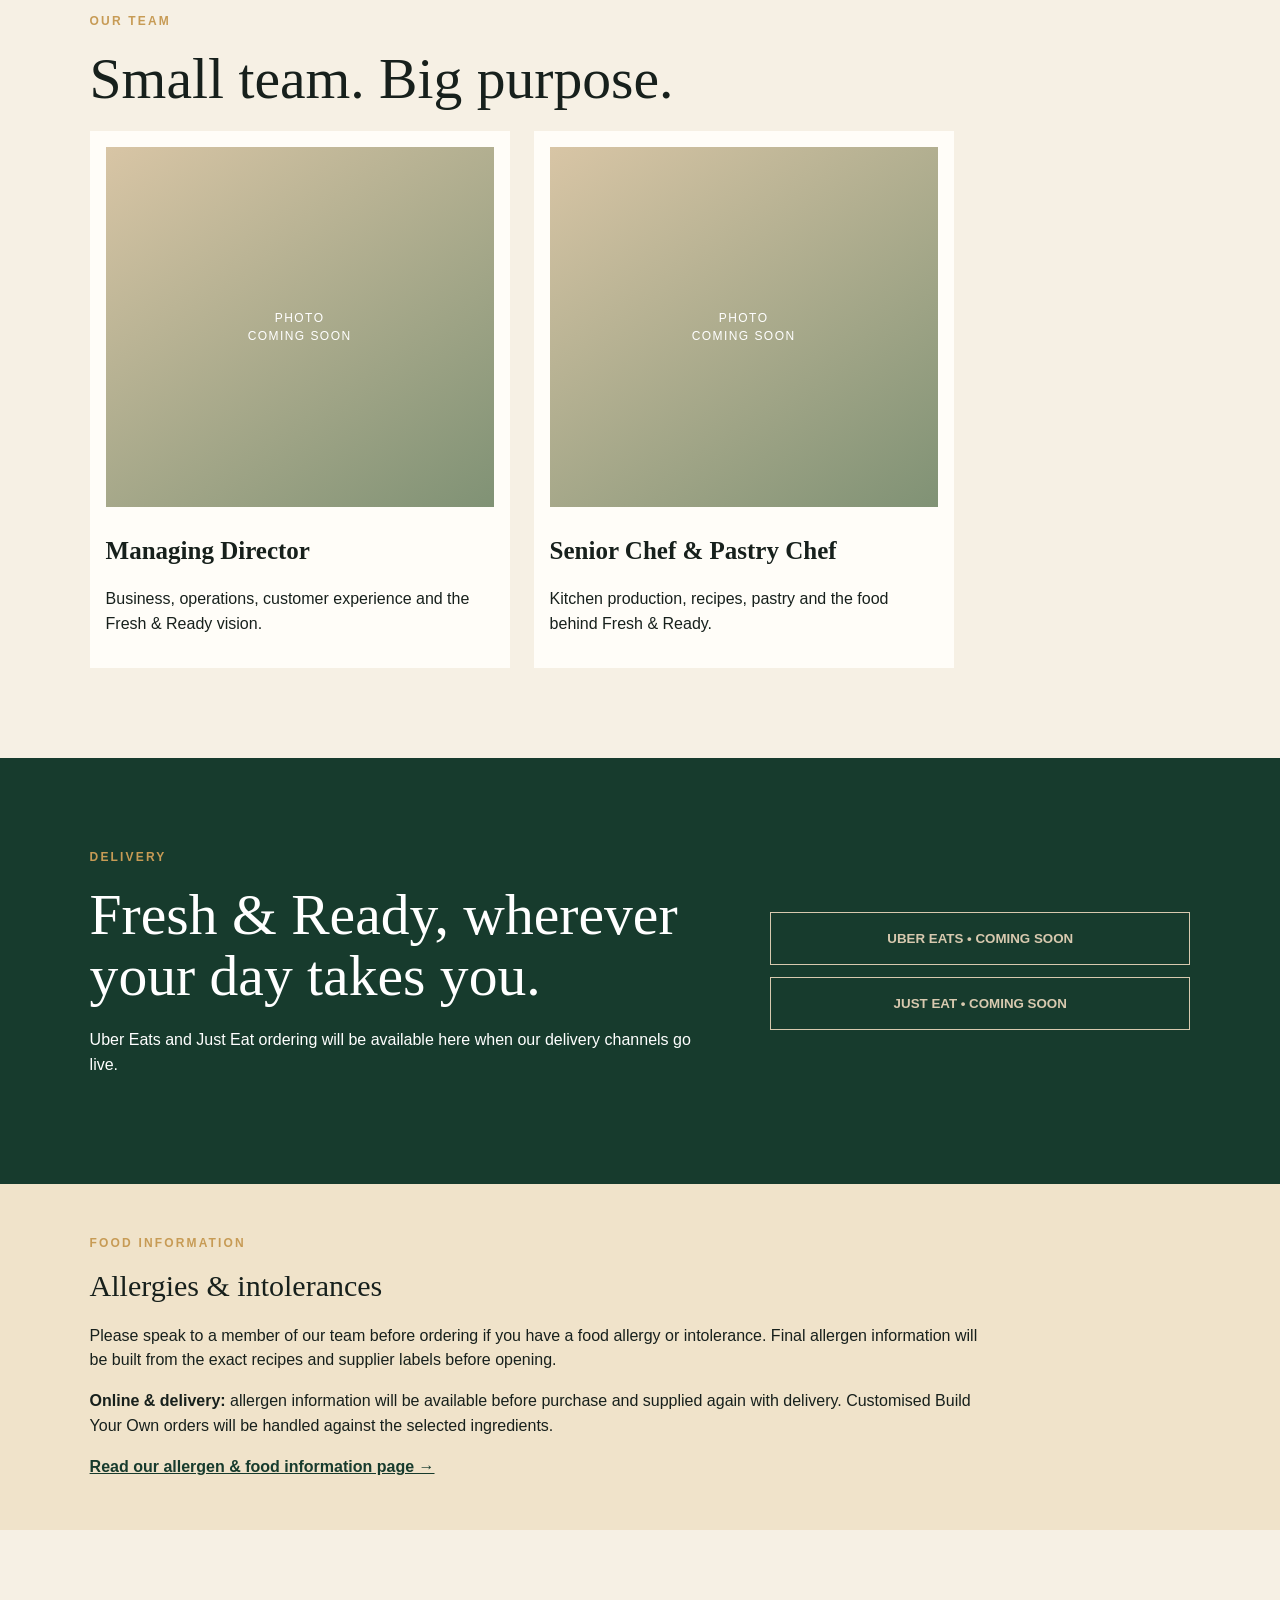
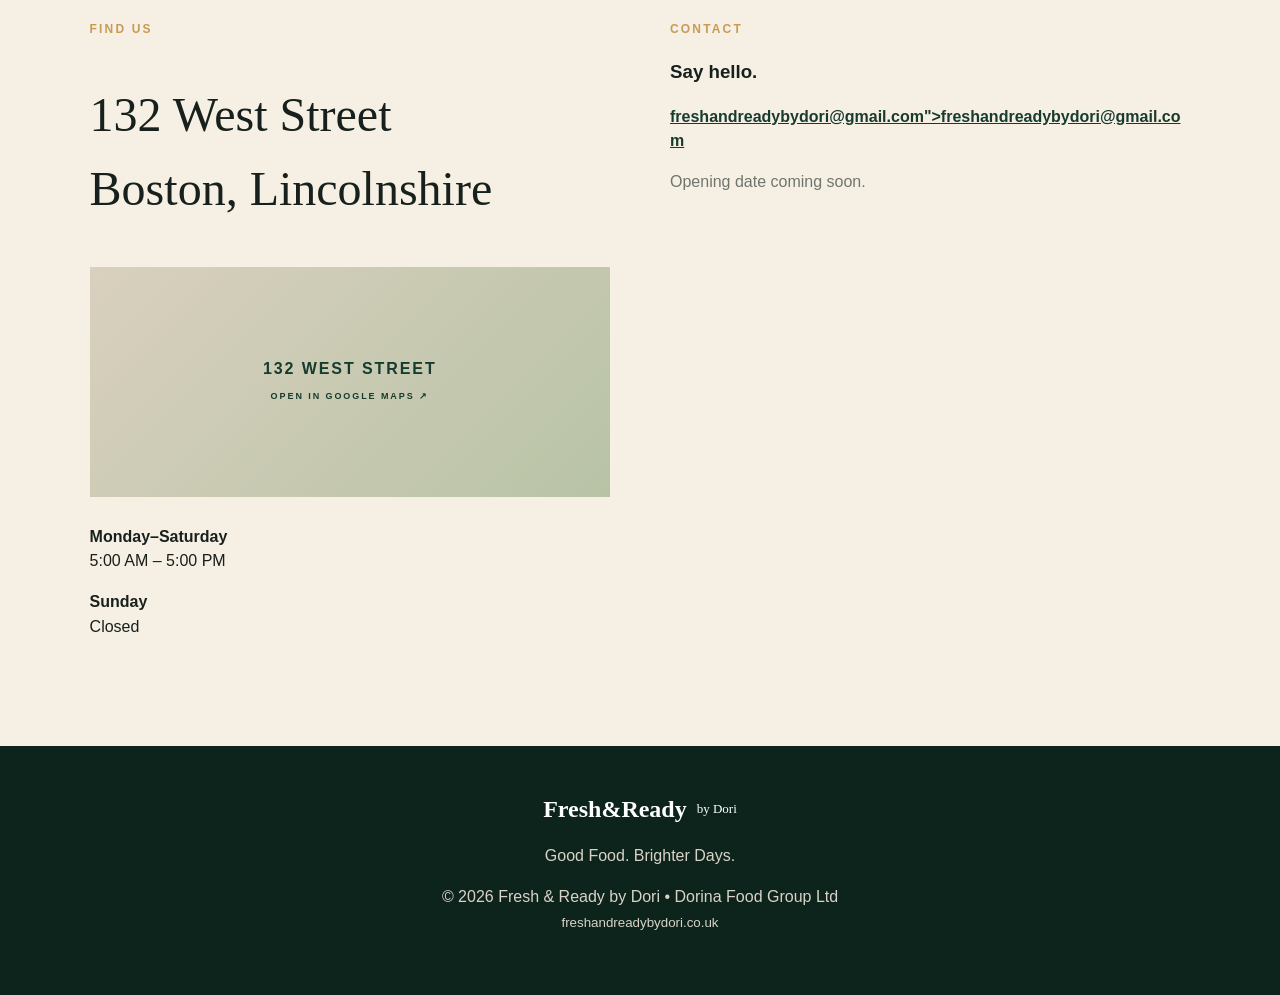
==== commit c5ef785d: "Add files via upload" ====
--- a/index.html
+++ b/index.html
@@ -6,21 +6,22 @@
 <meta name="description" content="Fresh, filling food from 5AM in Boston. Signature Giants, Build Your Own, classics and meal deals. Good Food. Brighter Days.">
 <meta name="theme-color" content="#173b2d">
 <meta property="og:title" content="Fresh & Ready by Dori | Boston">
-<meta property="og:description" content="Good Food. Brighter Days. Fresh, filling food from 5AM, Signature Giants and Build Your Own in Boston, Lincolnshire.">
+<meta property="og:description" content="Good Food. Brighter Days. Fresh, filling food from 5AM, Signature Giants and Build Your Own in <span data-business="address2">Boston, Lincolnshire</span>.">
 <meta property="og:type" content="website">
 <meta property="og:url" content="https://freshandreadybydori.co.uk/">
 <link rel="canonical" href="https://freshandreadybydori.co.uk/">
 <link rel="icon" href="favicon.svg" type="image/svg+xml">
+<script src="site-data.js"></script>
 <script type="application/ld+json">
 {
  "@context":"https://schema.org",
  "@type":"Restaurant",
  "name":"Fresh & Ready by Dori",
  "url":"https://freshandreadybydori.co.uk/",
- "email":"freshandreadybydori@gmail.com",
+ "email":"<span data-business="email">freshandreadybydori@gmail.com</span>",
  "priceRange":"£",
  "servesCuisine":["Breakfast","Bakery","Deli","Takeaway"],
- "address":{"@type":"PostalAddress","streetAddress":"132 West Street","addressLocality":"Boston","addressRegion":"Lincolnshire","addressCountry":"GB"},
+ "address":{"@type":"PostalAddress","streetAddress":"<span data-business="address1">132 West Street</span>","addressLocality":"Boston","addressRegion":"Lincolnshire","addressCountry":"GB"},
  "openingHoursSpecification":[{"@type":"OpeningHoursSpecification","dayOfWeek":["Monday","Tuesday","Wednesday","Thursday","Friday","Saturday"],"opens":"05:00","closes":"17:00"}],
  "menu":"https://freshandreadybydori.co.uk/#menu"
 }
@@ -49,7 +50,7 @@
     <div class="actions"><a class="btn gold" href="#menu" data-i="viewMenu">View the menu</a><a class="btn ghost" href="#build" data-i="buildBtn">Build yours</a></div>
     <p class="micro">BIG FOOD • BUILD YOUR OWN • GREAT VALUE</p>
   </div>
-  <div class="heroVisual foodScene" aria-label="Fresh & Ready food photography placeholder">
+  <div class="heroVisual foodScene" data-photo="hero" aria-label="Fresh & Ready food photography placeholder">
     <div class="sceneBadge">FRESH & READY<br><small>REAL FOOD PHOTOS COMING SOON</small></div>
     <div class="plate plate1"><span>GIANT<br>DONUT</span></div>
     <div class="plate plate2"><span>BREAKFAST<br>BEAST</span></div>
@@ -68,13 +69,13 @@
  <p class="intro" data-i="menuIntro">From oversized Signature Giants to familiar bakery favourites and a completely customisable meal.</p>
  <div class="cards">
   <article><h3>Signature Giants</h3><p class="muted">Intentionally oversized.</p>
-   <ul><li>English Breakfast Giant Burger <b>£9.99</b></li><li>Giant Baked Donut <b>£3.99</b></li><li>Giant Chocolate Chunky Cookie <b>£3.99</b></li><li>Giant Vanilla & Caramel Cookie <b>£3.99</b></li><li>Giant Soft Pretzel <b>£3.49</b></li><li>Giant Sausage Roll <b>£4.49</b></li><li>Giant Crêpe <b>£3.99</b></li></ul>
+   <ul><li>English Breakfast Giant Burger <b data-price="English Breakfast Giant Burger">£9.99</b></li><li>Giant Baked Donut <b data-price="Giant Baked Donut">£3.99</b></li><li>Giant Chocolate Chunky Cookie <b data-price="Giant Chocolate Chunky Cookie">£3.99</b></li><li>Giant Vanilla & Caramel Cookie <b data-price="Giant Vanilla & Caramel Cookie">£3.99</b></li><li>Giant Soft Pretzel <b data-price="Giant Soft Pretzel">£3.49</b></li><li>Giant Sausage Roll <b data-price="Giant Sausage Roll">£4.49</b></li><li>Giant Crêpe <b data-price="Giant Crêpe">£3.99</b></li></ul>
   </article>
   <article><h3>Fresh & Ready Classics</h3><p class="muted">Comfort food, ready for the day.</p>
-   <ul><li>Apple Pie <b>£3.49</b></li><li>Cheese Pie <b>£3.99</b></li><li>Baked Meat Langoș <b>£4.49</b></li><li>Salam de Biscuiți <b>£2.99</b></li><li>House Cake / Chec <b>£2.49</b></li><li>Amandină <b>£3.99</b></li><li>Căbănuță <b>£3.99</b></li></ul>
+   <ul><li>Apple Pie <b data-price="Apple Pie">£3.49</b></li><li>Cheese Pie <b data-price="Cheese Pie">£3.99</b></li><li>Baked Meat Langoș <b data-price="Baked Meat Langoș">£4.49</b></li><li>Salam de Biscuiți <b data-price="Salam de Biscuiți">£2.99</b></li><li>House Cake / Chec <b data-price="House Cake / Chec">£2.49</b></li><li>Amandină <b data-price="Amandină">£3.99</b></li><li>Căbănuță <b data-price="Căbănuță">£3.99</b></li></ul>
   </article>
   <article><h3>Meal Deals</h3><p class="muted">More value, one easy order.</p>
-   <ul><li>Giant Breakfast Deal <b>£12.99</b></li><li>Build Your Own Combo <b>£9.99</b></li><li>Sweet Giant Deal <b>£5.49</b></li><li>Giant Crêpe Deal <b>£5.99</b></li></ul>
+   <ul><li>Giant Breakfast Deal <b data-price="Giant Breakfast Deal">£12.99</b></li><li>Build Your Own Combo <b data-price="Build Your Own Combo">£9.99</b></li><li>Sweet Giant Deal <b data-price="Sweet Giant Deal">£5.49</b></li><li>Giant Crêpe Deal <b data-price="Giant Crêpe Deal">£5.99</b></li></ul>
    <p class="note">Full ingredient and allergen information will be available before opening.</p>
   </article>
  </div>
@@ -90,7 +91,7 @@
 </section>
 
 <section id="build" class="section dark">
- <p class="eyebrow">BUILD YOUR OWN • £6.99</p><h2 data-i="buildTitle">Your breakfast. Your lunch. Your rules.</h2>
+ <p class="eyebrow">BUILD YOUR OWN • <span data-price="Build Your Own">£6.99</span></p><h2 data-i="buildTitle">Your breakfast. Your lunch. Your rules.</h2>
  <div class="steps">
   <div><span>01</span><h3>Pick a base</h3><p>COB • BAGUETTE • PANINI • CRÊPE</p></div>
   <div><span>02</span><h3>Pick a main</h3><p>House Beef Patty • House Chicken Patty • Sausage • Crispy Chicken • Ham</p></div>
@@ -141,11 +142,12 @@
 </section>
 
 <section id="visit" class="section visit">
- <div><p class="eyebrow">FIND US</p><h2>132 West Street<br>Boston, Lincolnshire</h2><a class="mapPlaceholder" href="https://www.google.com/maps/search/?api=1&query=132+West+Street+Boston+Lincolnshire" target="_blank" rel="noopener"><span>132 WEST STREET<br><small>OPEN IN GOOGLE MAPS ↗</small></span></a><p><b>Monday–Saturday</b><br>5:00 AM – 5:00 PM</p><p><b>Sunday</b><br>Closed</p></div>
- <div><p class="eyebrow">CONTACT</p><h3>Say hello.</h3><a class="email" href="mailto:freshandreadybydori@gmail.com">freshandreadybydori@gmail.com</a><p class="muted">Opening date coming soon.</p></div>
+ <div><p class="eyebrow">FIND US</p><h2><span data-business="address1">132 West Street</span><br><span data-business="address2">Boston, Lincolnshire</span></h2><a class="mapPlaceholder" href="https://www.google.com/maps/search/?api=1&query=132+West+Street+Boston+Lincolnshire" target="_blank" rel="noopener"><span>132 WEST STREET<br><small>OPEN IN GOOGLE MAPS ↗</small></span></a><p><b>Monday–Saturday</b><br>5:00 AM – 5:00 PM</p><p><b>Sunday</b><br>Closed</p></div>
+ <div><p class="eyebrow">CONTACT</p><h3>Say hello.</h3><a class="email" href="mailto:<span data-business="email">freshandreadybydori@gmail.com</span>"><span data-business="email">freshandreadybydori@gmail.com</span></a><p class="muted">Opening date coming soon.</p></div>
 </section>
 </main>
 
 <footer><div class="brand footerBrand">Fresh&Ready <small>by Dori</small></div><p>Good Food. Brighter Days.</p><p>© <span id="year"></span> Fresh & Ready by Dori • Dorina Food Group Ltd<br><small>freshandreadybydori.co.uk</small></p></footer>
+<script src="content-runtime.js"></script>
 <script src="script.js"></script>
 </body></html>
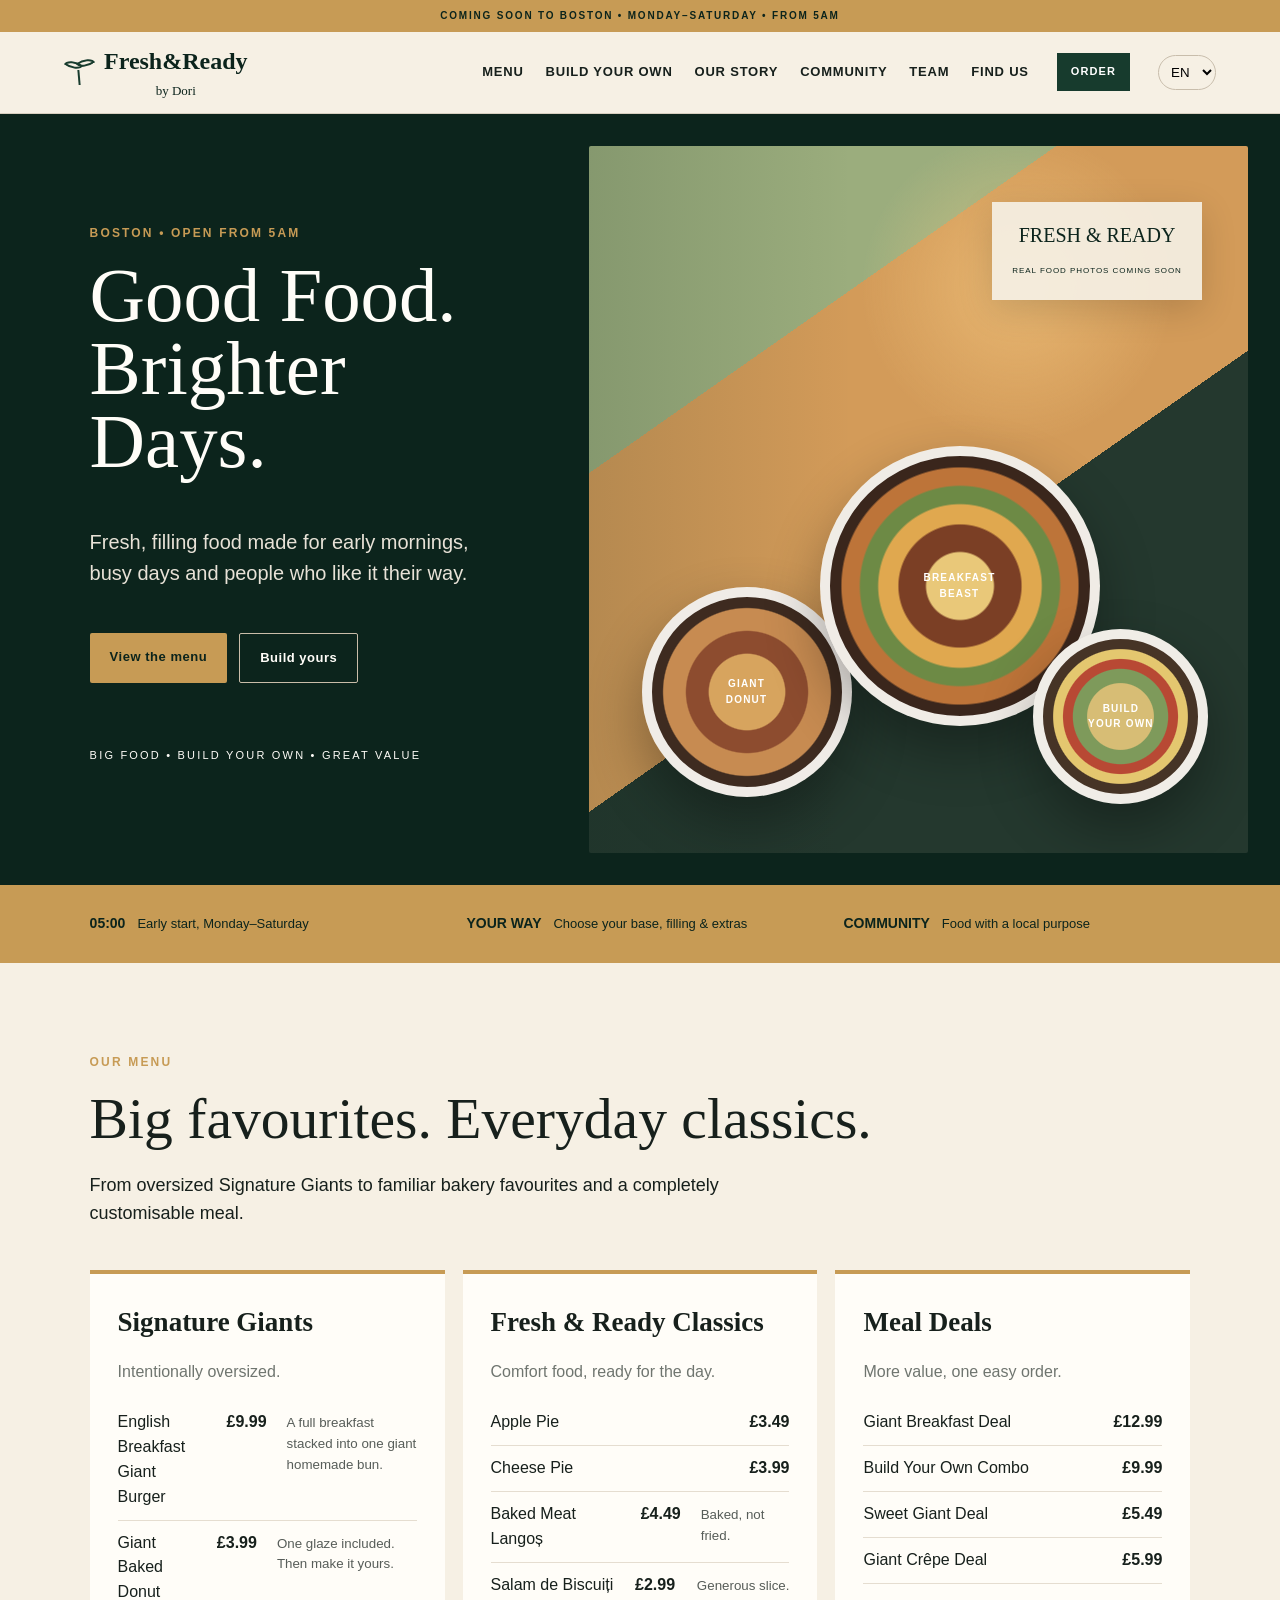
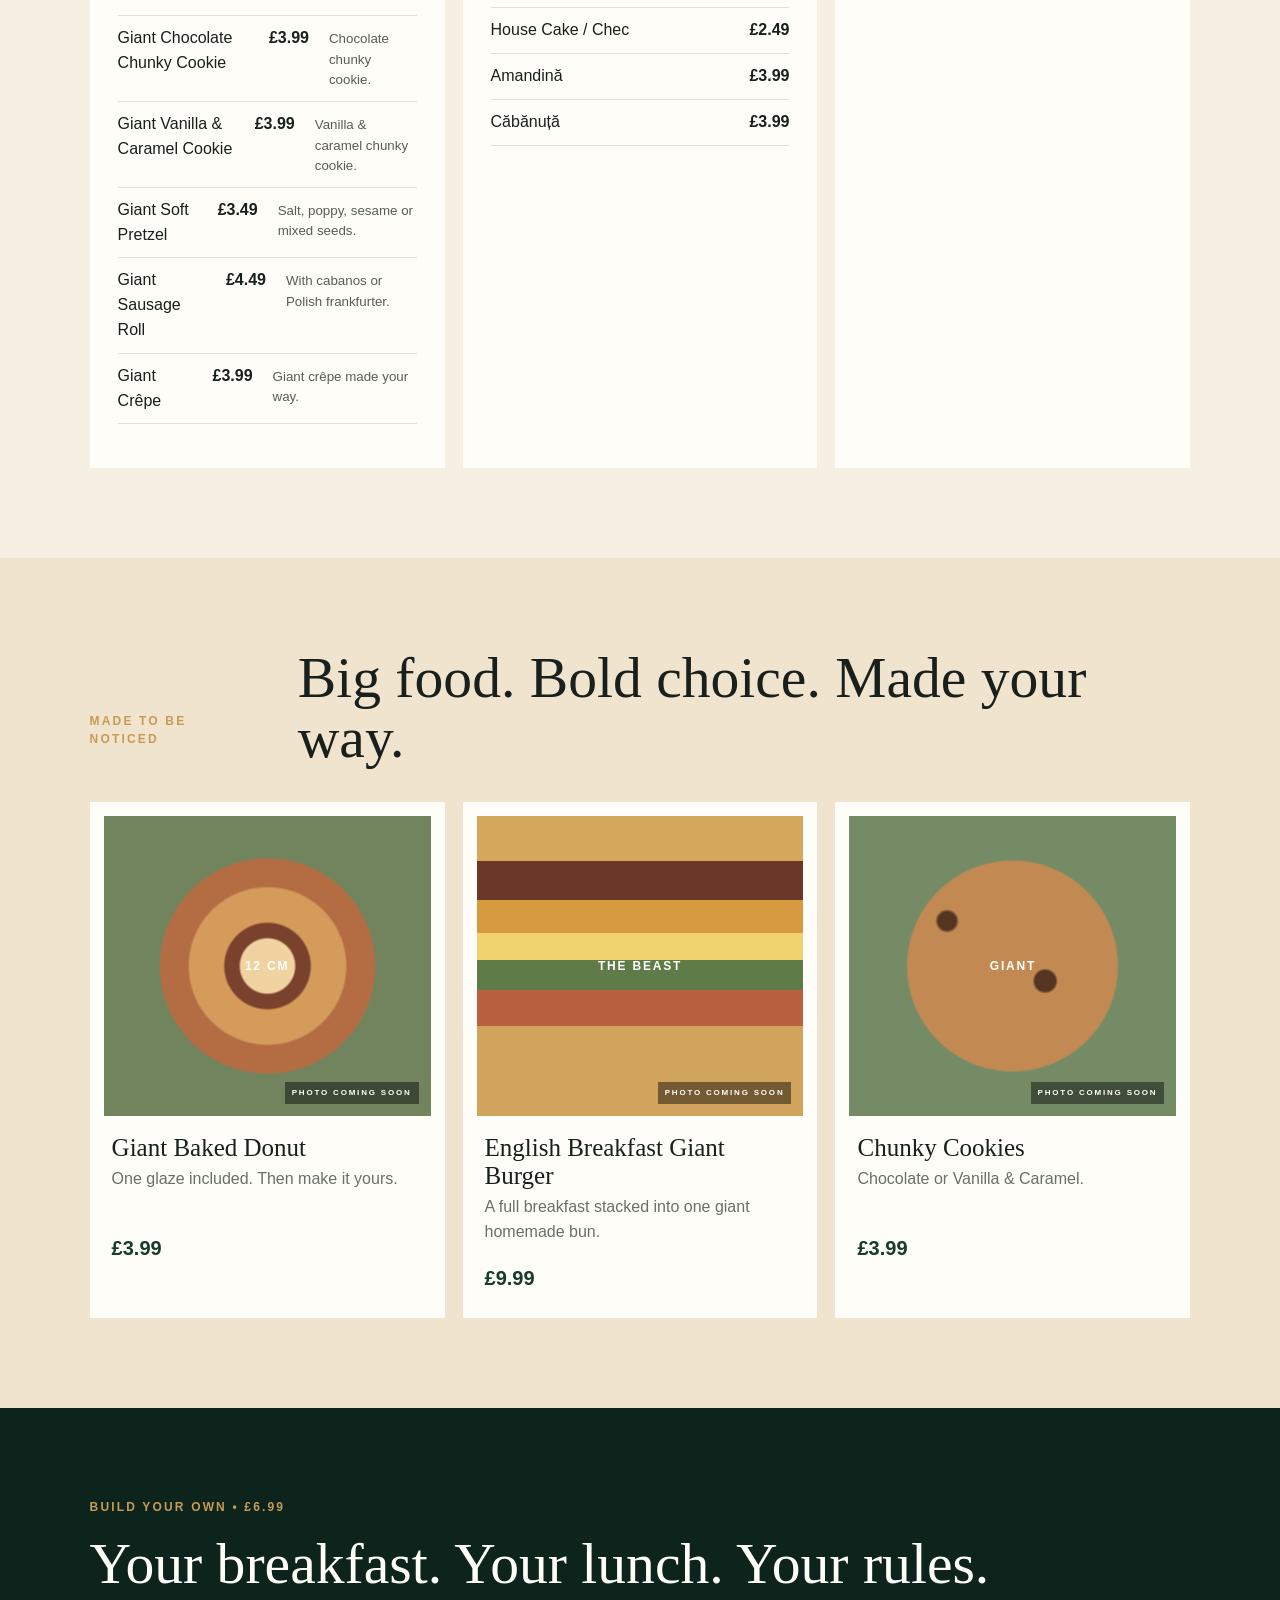
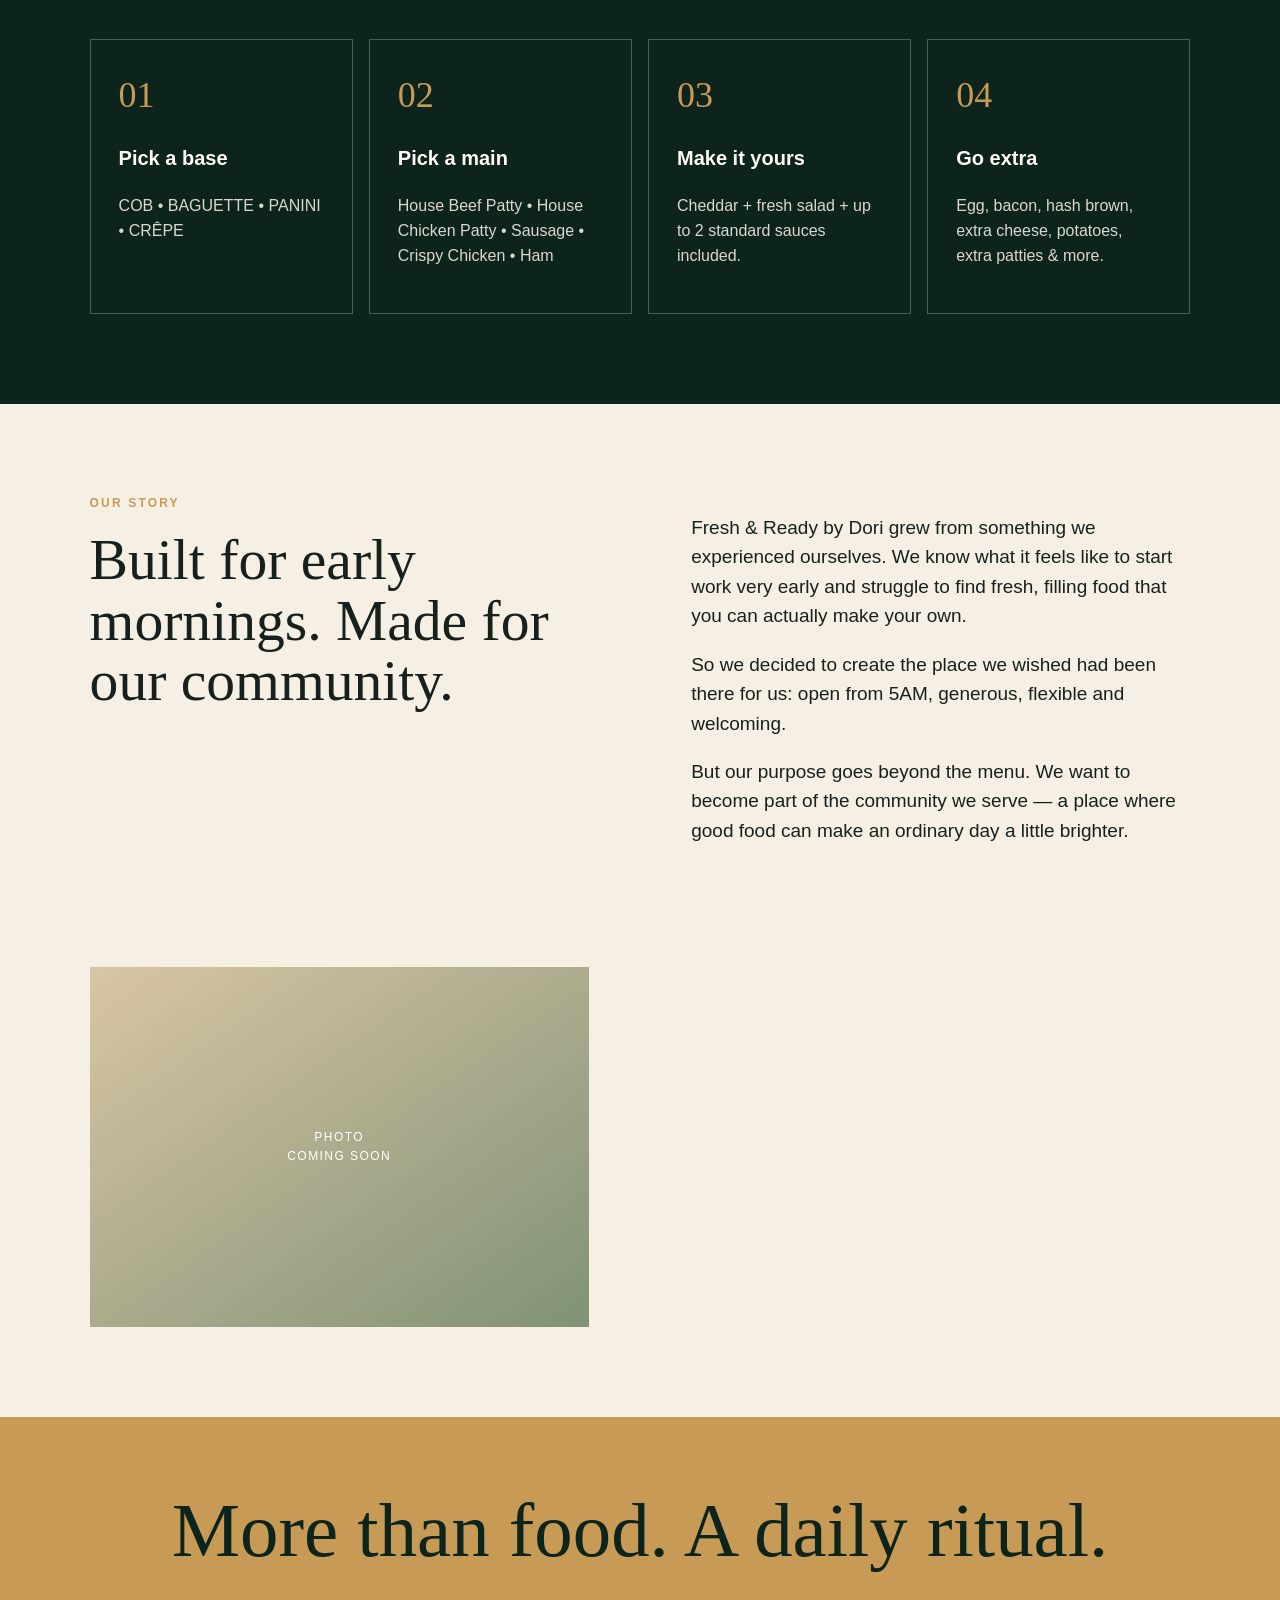
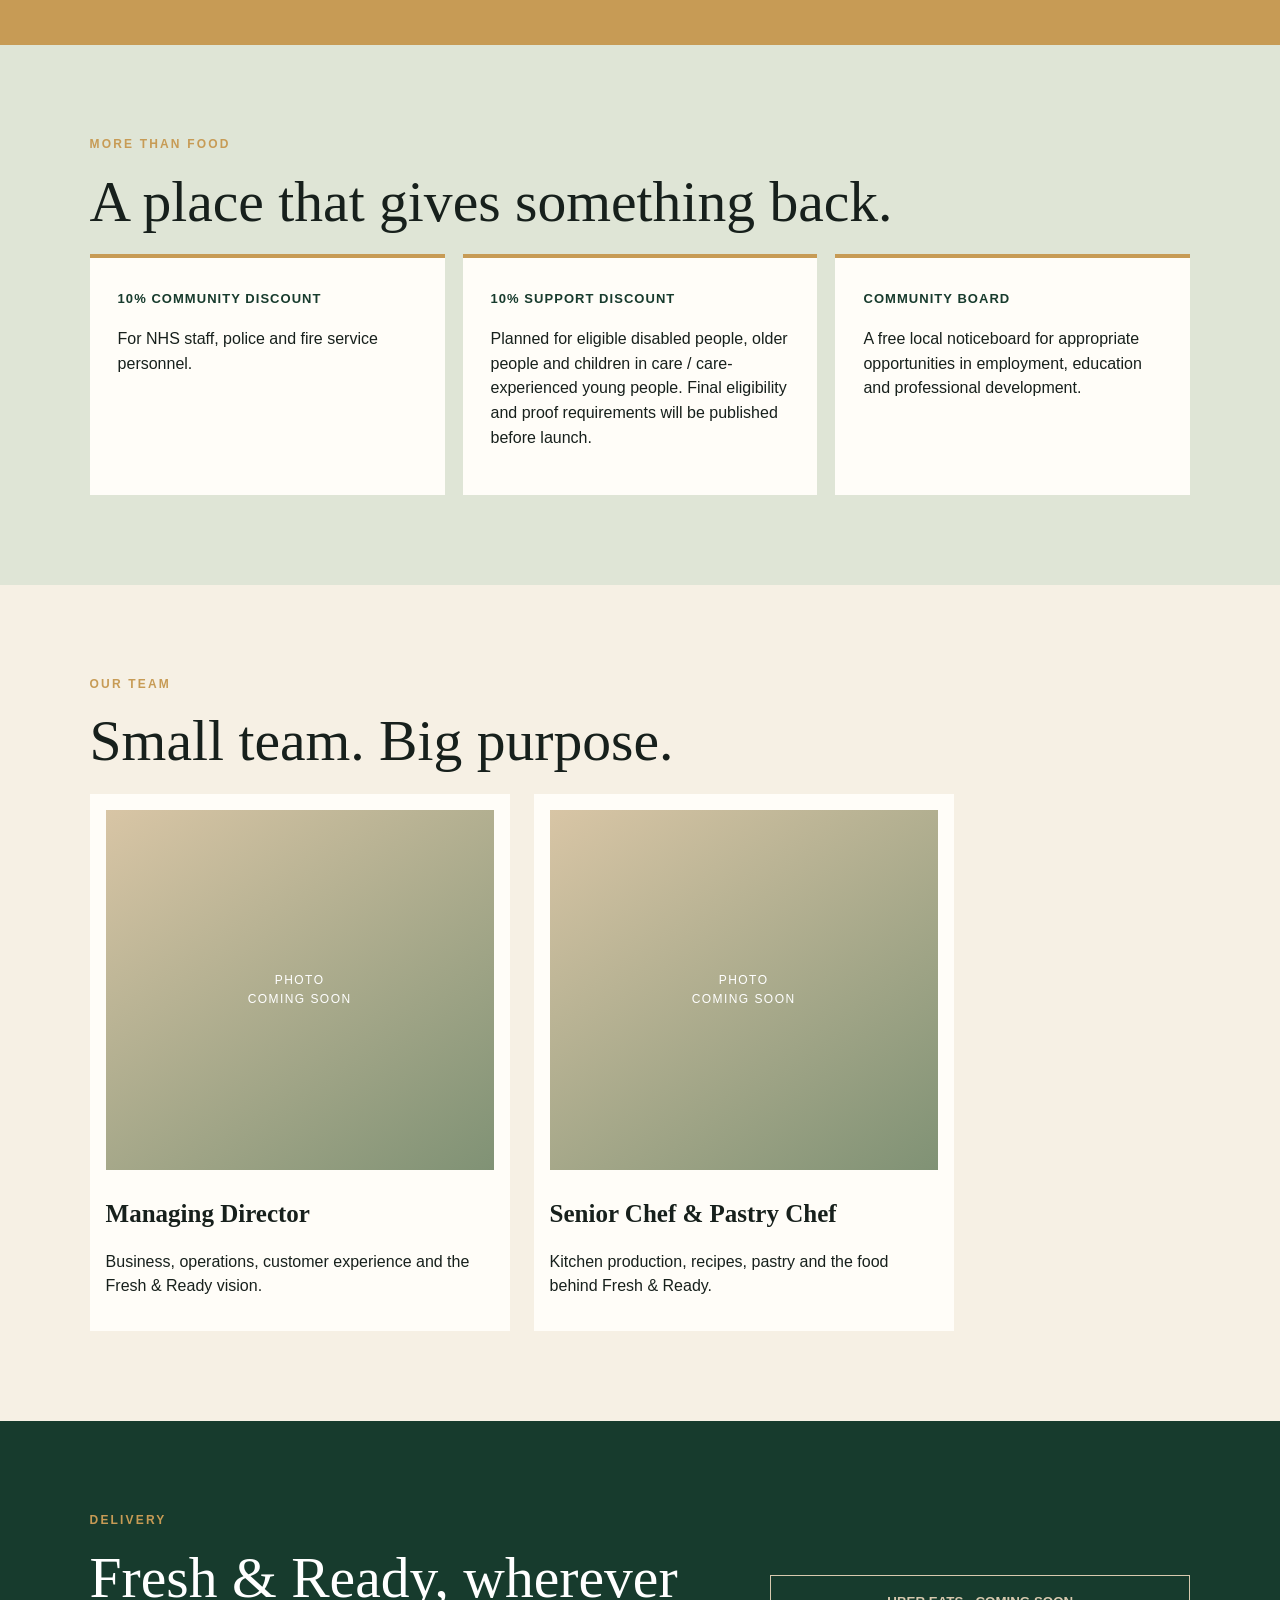
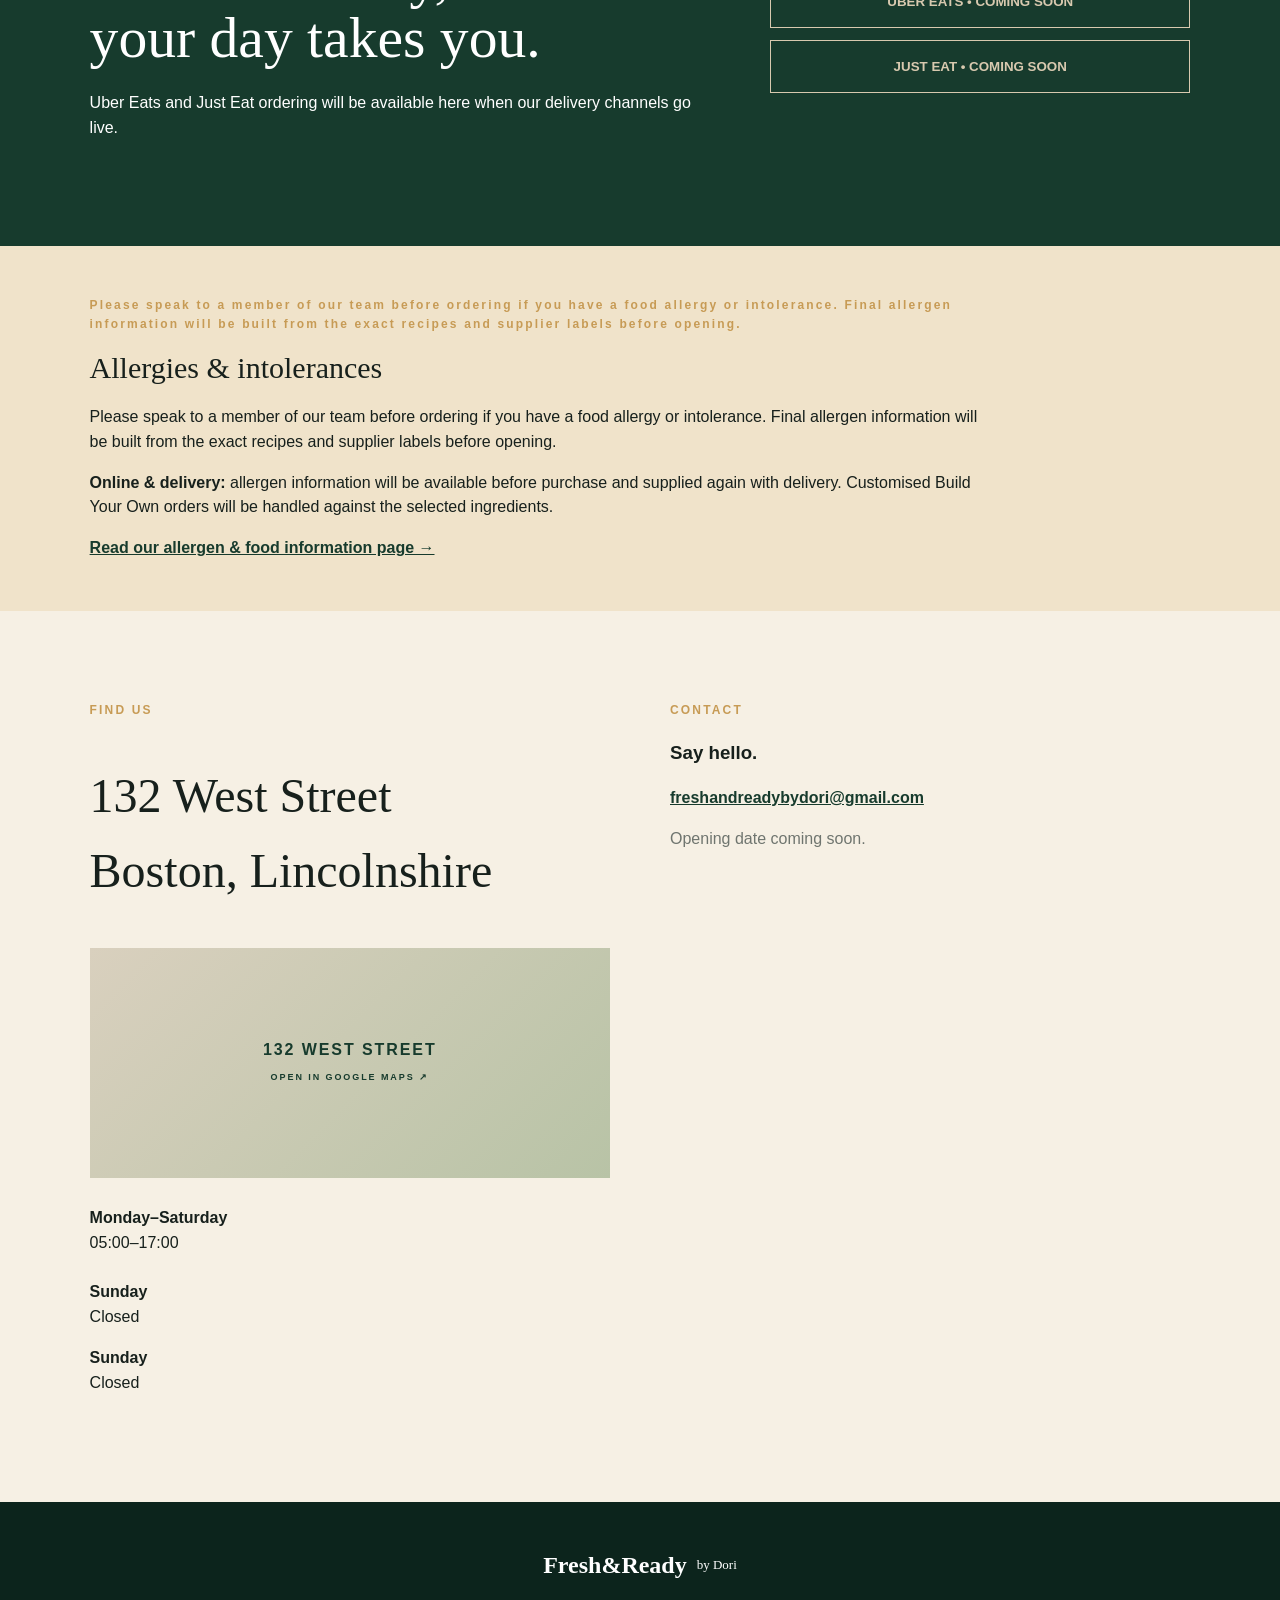
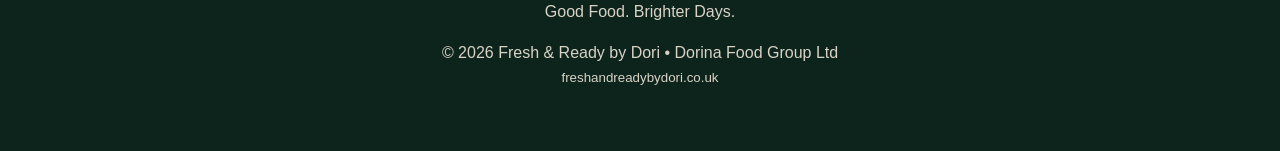
==== commit bba0d9f3: "Update index.html" ====
--- a/index.html
+++ b/index.html
@@ -1,153 +1,655 @@
 <!doctype html>
 <html lang="en">
 <head>
-<meta charset="utf-8"><meta name="viewport" content="width=device-width,initial-scale=1">
+<meta charset="utf-8">
+<meta name="viewport" content="width=device-width,initial-scale=1">
+
 <title>Fresh & Ready by Dori | Boston</title>
+
 <meta name="description" content="Fresh, filling food from 5AM in Boston. Signature Giants, Build Your Own, classics and meal deals. Good Food. Brighter Days.">
 <meta name="theme-color" content="#173b2d">
+
 <meta property="og:title" content="Fresh & Ready by Dori | Boston">
-<meta property="og:description" content="Good Food. Brighter Days. Fresh, filling food from 5AM, Signature Giants and Build Your Own in <span data-business="address2">Boston, Lincolnshire</span>.">
+<meta property="og:description" content="Good Food. Brighter Days. Fresh, filling food from 5AM, Signature Giants and Build Your Own in Boston, Lincolnshire.">
 <meta property="og:type" content="website">
 <meta property="og:url" content="https://freshandreadybydori.co.uk/">
+
 <link rel="canonical" href="https://freshandreadybydori.co.uk/">
 <link rel="icon" href="favicon.svg" type="image/svg+xml">
+
 <script src="site-data.js"></script>
+
 <script type="application/ld+json">
 {
- "@context":"https://schema.org",
- "@type":"Restaurant",
- "name":"Fresh & Ready by Dori",
- "url":"https://freshandreadybydori.co.uk/",
- "email":"<span data-business="email">freshandreadybydori@gmail.com</span>",
- "priceRange":"£",
- "servesCuisine":["Breakfast","Bakery","Deli","Takeaway"],
- "address":{"@type":"PostalAddress","streetAddress":"<span data-business="address1">132 West Street</span>","addressLocality":"Boston","addressRegion":"Lincolnshire","addressCountry":"GB"},
- "openingHoursSpecification":[{"@type":"OpeningHoursSpecification","dayOfWeek":["Monday","Tuesday","Wednesday","Thursday","Friday","Saturday"],"opens":"05:00","closes":"17:00"}],
- "menu":"https://freshandreadybydori.co.uk/#menu"
+  "@context": "https://schema.org",
+  "@type": "Restaurant",
+  "name": "Fresh & Ready by Dori",
+  "url": "https://freshandreadybydori.co.uk/",
+  "email": "freshandreadybydori@gmail.com",
+  "priceRange": "£",
+  "servesCuisine": [
+    "Breakfast",
+    "Bakery",
+    "Deli",
+    "Takeaway"
+  ],
+  "address": {
+    "@type": "PostalAddress",
+    "streetAddress": "132 West Street",
+    "addressLocality": "Boston",
+    "addressRegion": "Lincolnshire",
+    "addressCountry": "GB"
+  },
+  "openingHoursSpecification": [
+    {
+      "@type": "OpeningHoursSpecification",
+      "dayOfWeek": [
+        "Monday",
+        "Tuesday",
+        "Wednesday",
+        "Thursday",
+        "Friday",
+        "Saturday"
+      ],
+      "opens": "05:00",
+      "closes": "17:00"
+    }
+  ],
+  "menu": "https://freshandreadybydori.co.uk/#menu"
 }
 </script>
+
 <link rel="stylesheet" href="styles.css">
 </head>
+
 <body>
-<div class="announcement">COMING SOON TO BOSTON • MONDAY–SATURDAY • FROM 5AM</div>
+
+<div class="announcement">
+  COMING SOON TO BOSTON • MONDAY–SATURDAY • FROM 5AM
+</div>
+
 <header class="nav">
-  <a class="brand" href="#home"><span class="logoMark" aria-hidden="true"><i></i><i></i></span><span>Fresh&Ready<small>by Dori</small></span></a>
+
+  <a class="brand" href="#home">
+    <span class="logoMark" aria-hidden="true">
+      <i></i><i></i>
+    </span>
+    <span>
+      Fresh&Ready
+      <small>by Dori</small>
+    </span>
+  </a>
+
   <button class="menuBtn" aria-label="Open menu">☰</button>
+
   <nav>
-    <a href="#menu">Menu</a><a href="#build">Build Your Own</a><a href="#story">Our Story</a>
-    <a href="#community">Community</a><a href="#team">Team</a><a href="#visit">Find Us</a>
+    <a href="#menu">Menu</a>
+    <a href="#build">Build Your Own</a>
+    <a href="#story">Our Story</a>
+    <a href="#community">Community</a>
+    <a href="#team">Team</a>
+    <a href="#visit">Find Us</a>
   </nav>
+
   <a class="navOrder" href="#delivery">ORDER</a>
-  <select id="lang" aria-label="Language"><option value="en">EN</option><option value="ro">RO</option><option value="ru">RU</option></select>
+
+  <select id="lang" aria-label="Language">
+    <option value="en">EN</option>
+    <option value="ro">RO</option>
+    <option value="ru">RU</option>
+  </select>
+
 </header>
 
 <main id="home">
+
 <section class="hero">
+
   <div class="heroCopy">
-    <p class="eyebrow" data-i="eyebrow">BOSTON • OPEN FROM 5AM</p>
-    <h1>Good Food.<br><em>Brighter Days.</em></h1>
-    <p class="lead" data-i="lead">Fresh, filling food made for early mornings, busy days and people who like it their way.</p>
-    <div class="actions"><a class="btn gold" href="#menu" data-i="viewMenu">View the menu</a><a class="btn ghost" href="#build" data-i="buildBtn">Build yours</a></div>
-    <p class="micro">BIG FOOD • BUILD YOUR OWN • GREAT VALUE</p>
-  </div>
+
+    <p class="eyebrow" data-i="eyebrow">
+      BOSTON • OPEN FROM 5AM
+    </p>
+
+    <h1>
+      Good Food.<br>
+      <em>Brighter Days.</em>
+    </h1>
+
+    <p class="lead" data-i="lead">
+      Fresh, filling food made for early mornings, busy days and people who like it their way.
+    </p>
+
+    <div class="actions">
+      <a class="btn gold" href="#menu" data-i="viewMenu">View the menu</a>
+      <a class="btn ghost" href="#build" data-i="buildBtn">Build yours</a>
+    </div>
+
+    <p class="micro">
+      BIG FOOD • BUILD YOUR OWN • GREAT VALUE
+    </p>
+
+  </div>
+
   <div class="heroVisual foodScene" data-photo="hero" aria-label="Fresh & Ready food photography placeholder">
-    <div class="sceneBadge">FRESH & READY<br><small>REAL FOOD PHOTOS COMING SOON</small></div>
-    <div class="plate plate1"><span>GIANT<br>DONUT</span></div>
-    <div class="plate plate2"><span>BREAKFAST<br>BEAST</span></div>
-    <div class="plate plate3"><span>BUILD<br>YOUR OWN</span></div>
-  </div>
-</section>
+
+    <div class="sceneBadge">
+      FRESH & READY<br>
+      <small>REAL FOOD PHOTOS COMING SOON</small>
+    </div>
+
+    <div class="plate plate1">
+      <span>GIANT<br>DONUT</span>
+    </div>
+
+    <div class="plate plate2">
+      <span>BREAKFAST<br>BEAST</span>
+    </div>
+
+    <div class="plate plate3">
+      <span>BUILD<br>YOUR OWN</span>
+    </div>
+
+  </div>
+
+</section>
+
 
 <section class="quick">
-  <div><b>05:00</b><span data-i="early">Early start, Monday–Saturday</span></div>
-  <div><b>YOUR WAY</b><span data-i="custom">Choose your base, filling & extras</span></div>
-  <div><b>COMMUNITY</b><span data-i="communityMini">Food with a local purpose</span></div>
-</section>
+
+  <div>
+    <b>05:00</b>
+    <span data-i="early">Early start, Monday–Saturday</span>
+  </div>
+
+  <div>
+    <b>YOUR WAY</b>
+    <span data-i="custom">Choose your base, filling & extras</span>
+  </div>
+
+  <div>
+    <b>COMMUNITY</b>
+    <span data-i="communityMini">Food with a local purpose</span>
+  </div>
+
+</section>
+
 
 <section id="menu" class="section">
- <p class="eyebrow">OUR MENU</p><h2 data-i="menuTitle">Big favourites. Everyday classics.</h2>
- <p class="intro" data-i="menuIntro">From oversized Signature Giants to familiar bakery favourites and a completely customisable meal.</p>
- <div class="cards">
-  <article><h3>Signature Giants</h3><p class="muted">Intentionally oversized.</p>
-   <ul><li>English Breakfast Giant Burger <b data-price="English Breakfast Giant Burger">£9.99</b></li><li>Giant Baked Donut <b data-price="Giant Baked Donut">£3.99</b></li><li>Giant Chocolate Chunky Cookie <b data-price="Giant Chocolate Chunky Cookie">£3.99</b></li><li>Giant Vanilla & Caramel Cookie <b data-price="Giant Vanilla & Caramel Cookie">£3.99</b></li><li>Giant Soft Pretzel <b data-price="Giant Soft Pretzel">£3.49</b></li><li>Giant Sausage Roll <b data-price="Giant Sausage Roll">£4.49</b></li><li>Giant Crêpe <b data-price="Giant Crêpe">£3.99</b></li></ul>
-  </article>
-  <article><h3>Fresh & Ready Classics</h3><p class="muted">Comfort food, ready for the day.</p>
-   <ul><li>Apple Pie <b data-price="Apple Pie">£3.49</b></li><li>Cheese Pie <b data-price="Cheese Pie">£3.99</b></li><li>Baked Meat Langoș <b data-price="Baked Meat Langoș">£4.49</b></li><li>Salam de Biscuiți <b data-price="Salam de Biscuiți">£2.99</b></li><li>House Cake / Chec <b data-price="House Cake / Chec">£2.49</b></li><li>Amandină <b data-price="Amandină">£3.99</b></li><li>Căbănuță <b data-price="Căbănuță">£3.99</b></li></ul>
-  </article>
-  <article><h3>Meal Deals</h3><p class="muted">More value, one easy order.</p>
-   <ul><li>Giant Breakfast Deal <b data-price="Giant Breakfast Deal">£12.99</b></li><li>Build Your Own Combo <b data-price="Build Your Own Combo">£9.99</b></li><li>Sweet Giant Deal <b data-price="Sweet Giant Deal">£5.49</b></li><li>Giant Crêpe Deal <b data-price="Giant Crêpe Deal">£5.99</b></li></ul>
-   <p class="note">Full ingredient and allergen information will be available before opening.</p>
-  </article>
- </div>
-</section>
+
+  <p class="eyebrow">OUR MENU</p>
+
+  <h2 data-i="menuTitle">
+    Big favourites. Everyday classics.
+  </h2>
+
+  <p class="intro" data-i="menuIntro">
+    From oversized Signature Giants to familiar bakery favourites and a completely customisable meal.
+  </p>
+
+  <div class="cards">
+
+    <article>
+
+      <h3>Signature Giants</h3>
+
+      <p class="muted">Intentionally oversized.</p>
+
+      <ul>
+        <li>English Breakfast Giant Burger <b data-price="English Breakfast Giant Burger">£9.99</b></li>
+        <li>Giant Baked Donut <b data-price="Giant Baked Donut">£3.99</b></li>
+        <li>Giant Chocolate Chunky Cookie <b data-price="Giant Chocolate Chunky Cookie">£3.99</b></li>
+        <li>Giant Vanilla & Caramel Cookie <b data-price="Giant Vanilla & Caramel Cookie">£3.99</b></li>
+        <li>Giant Soft Pretzel <b data-price="Giant Soft Pretzel">£3.49</b></li>
+        <li>Giant Sausage Roll <b data-price="Giant Sausage Roll">£4.49</b></li>
+        <li>Giant Crêpe <b data-price="Giant Crêpe">£3.99</b></li>
+      </ul>
+
+    </article>
+
+
+    <article>
+
+      <h3>Fresh & Ready Classics</h3>
+
+      <p class="muted">Comfort food, ready for the day.</p>
+
+      <ul>
+        <li>Apple Pie <b data-price="Apple Pie">£3.49</b></li>
+        <li>Cheese Pie <b data-price="Cheese Pie">£3.99</b></li>
+        <li>Baked Meat Langoș <b data-price="Baked Meat Langoș">£4.49</b></li>
+        <li>Salam de Biscuiți <b data-price="Salam de Biscuiți">£2.99</b></li>
+        <li>House Cake / Chec <b data-price="House Cake / Chec">£2.49</b></li>
+        <li>Amandină <b data-price="Amandină">£3.99</b></li>
+        <li>Căbănuță <b data-price="Căbănuță">£3.99</b></li>
+      </ul>
+
+    </article>
+
+
+    <article>
+
+      <h3>Meal Deals</h3>
+
+      <p class="muted">More value, one easy order.</p>
+
+      <ul>
+        <li>Giant Breakfast Deal <b data-price="Giant Breakfast Deal">£12.99</b></li>
+        <li>Build Your Own Combo <b data-price="Build Your Own Combo">£9.99</b></li>
+        <li>Sweet Giant Deal <b data-price="Sweet Giant Deal">£5.49</b></li>
+        <li>Giant Crêpe Deal <b data-price="Giant Crêpe Deal">£5.99</b></li>
+      </ul>
+
+      <p class="note">
+        Full ingredient and allergen information will be available before opening.
+      </p>
+
+    </article>
+
+  </div>
+
+</section>
+
 
 <section class="featured">
- <div class="featuredHead"><p class="eyebrow">MADE TO BE NOTICED</p><h2>Big food. Bold choice.<br><em>Made your way.</em></h2></div>
- <div class="featureRail">
-  <article class="foodCard donut"><div class="foodMock">12 CM</div><h3>Giant Baked Donut</h3><p>One glaze included. Then make it yours.</p><b>£3.99</b></article>
-  <article class="foodCard beast"><div class="foodMock">THE BEAST</div><h3>English Breakfast Giant Burger</h3><p>A full breakfast stacked into one giant homemade bun.</p><b>£9.99</b></article>
-  <article class="foodCard cookie"><div class="foodMock">GIANT</div><h3>Chunky Cookies</h3><p>Chocolate or Vanilla & Caramel.</p><b>£3.99</b></article>
- </div>
-</section>
+
+  <div class="featuredHead">
+
+    <p class="eyebrow">
+      MADE TO BE NOTICED
+    </p>
+
+    <h2>
+      Big food. Bold choice.<br>
+      <em>Made your way.</em>
+    </h2>
+
+  </div>
+
+
+  <div class="featureRail">
+
+    <article class="foodCard donut">
+
+      <div class="foodMock">12 CM</div>
+
+      <h3>Giant Baked Donut</h3>
+
+      <p>
+        One glaze included. Then make it yours.
+      </p>
+
+      <b>£3.99</b>
+
+    </article>
+
+
+    <article class="foodCard beast">
+
+      <div class="foodMock">THE BEAST</div>
+
+      <h3>English Breakfast Giant Burger</h3>
+
+      <p>
+        A full breakfast stacked into one giant homemade bun.
+      </p>
+
+      <b>£9.99</b>
+
+    </article>
+
+
+    <article class="foodCard cookie">
+
+      <div class="foodMock">GIANT</div>
+
+      <h3>Chunky Cookies</h3>
+
+      <p>
+        Chocolate or Vanilla & Caramel.
+      </p>
+
+      <b>£3.99</b>
+
+    </article>
+
+  </div>
+
+</section>
+
 
 <section id="build" class="section dark">
- <p class="eyebrow">BUILD YOUR OWN • <span data-price="Build Your Own">£6.99</span></p><h2 data-i="buildTitle">Your breakfast. Your lunch. Your rules.</h2>
- <div class="steps">
-  <div><span>01</span><h3>Pick a base</h3><p>COB • BAGUETTE • PANINI • CRÊPE</p></div>
-  <div><span>02</span><h3>Pick a main</h3><p>House Beef Patty • House Chicken Patty • Sausage • Crispy Chicken • Ham</p></div>
-  <div><span>03</span><h3>Make it yours</h3><p>Cheddar + fresh salad + up to 2 standard sauces included.</p></div>
-  <div><span>04</span><h3>Go extra</h3><p>Egg, bacon, hash brown, extra cheese, potatoes, extra patties & more.</p></div>
- </div>
-</section>
+
+  <p class="eyebrow">
+    BUILD YOUR OWN •
+    <span data-price="Build Your Own">£6.99</span>
+  </p>
+
+  <h2 data-i="buildTitle">
+    Your breakfast. Your lunch. Your rules.
+  </h2>
+
+
+  <div class="steps">
+
+    <div>
+      <span>01</span>
+      <h3>Pick a base</h3>
+      <p>COB • BAGUETTE • PANINI • CRÊPE</p>
+    </div>
+
+    <div>
+      <span>02</span>
+      <h3>Pick a main</h3>
+      <p>House Beef Patty • House Chicken Patty • Sausage • Crispy Chicken • Ham</p>
+    </div>
+
+    <div>
+      <span>03</span>
+      <h3>Make it yours</h3>
+      <p>Cheddar + fresh salad + up to 2 standard sauces included.</p>
+    </div>
+
+    <div>
+      <span>04</span>
+      <h3>Go extra</h3>
+      <p>Egg, bacon, hash brown, extra cheese, potatoes, extra patties & more.</p>
+    </div>
+
+  </div>
+
+</section>
+
 
 <section id="story" class="section split">
- <div><p class="eyebrow">OUR STORY</p><h2 data-i="storyTitle">Built for early mornings.<br>Made for our community.</h2></div>
- <div class="storyText">
-  <p data-i="story1">Fresh & Ready by Dori grew from something we experienced ourselves. We know what it feels like to start work very early and struggle to find fresh, filling food that you can actually make your own.</p>
-  <p data-i="story2">So we decided to create the place we wished had been there for us: open from 5AM, generous, flexible and welcoming.</p>
-  <p data-i="story3">But our purpose goes beyond the menu. We want to become part of the community we serve — a place where good food can make an ordinary day a little brighter.</p>
- </div>
-</section>
+
+  <div>
+
+    <p class="eyebrow">OUR STORY</p>
+
+    <h2 data-i="storyTitle">
+      Built for early mornings.<br>
+      Made for our community.
+    </h2>
+
+  </div>
+
+
+  <div class="storyText">
+
+    <p data-i="story1">
+      Fresh & Ready by Dori grew from something we experienced ourselves. We know what it feels like to start work very early and struggle to find fresh, filling food that you can actually make your own.
+    </p>
+
+    <p data-i="story2">
+      So we decided to create the place we wished had been there for us: open from 5AM, generous, flexible and welcoming.
+    </p>
+
+    <p data-i="story3">
+      But our purpose goes beyond the menu. We want to become part of the community we serve — a place where good food can make an ordinary day a little brighter.
+    </p>
+
+  </div>
+
+</section>
+
 
 <section class="manifesto">
- <p>“More than food.<br><em>A daily ritual.</em>”</p>
-</section>
+
+  <p>
+    “More than food.<br>
+    <em>A daily ritual.</em>”
+  </p>
+
+</section>
+
+
 <section id="community" class="section community">
- <p class="eyebrow">MORE THAN FOOD</p><h2 data-i="commTitle">A place that gives something back.</h2>
- <div class="communityGrid">
-  <article><b>10% COMMUNITY DISCOUNT</b><p data-i="disc1">For NHS staff, police and fire service personnel.</p></article>
-  <article><b>10% SUPPORT DISCOUNT</b><p data-i="disc2">Planned for eligible disabled people, older people and children in care / care-experienced young people. Final eligibility and proof requirements will be published before launch.</p></article>
-  <article><b>COMMUNITY BOARD</b><p data-i="board">A free local noticeboard for appropriate opportunities in employment, education and professional development.</p></article>
- </div>
-</section>
+
+  <p class="eyebrow">
+    MORE THAN FOOD
+  </p>
+
+  <h2 data-i="commTitle">
+    A place that gives something back.
+  </h2>
+
+
+  <div class="communityGrid">
+
+    <article>
+
+      <b>10% COMMUNITY DISCOUNT</b>
+
+      <p data-i="disc1">
+        For NHS staff, police and fire service personnel.
+      </p>
+
+    </article>
+
+
+    <article>
+
+      <b>10% SUPPORT DISCOUNT</b>
+
+      <p data-i="disc2">
+        Planned for eligible disabled people, older people and children in care / care-experienced young people. Final eligibility and proof requirements will be published before launch.
+      </p>
+
+    </article>
+
+
+    <article>
+
+      <b>COMMUNITY BOARD</b>
+
+      <p data-i="board">
+        A free local noticeboard for appropriate opportunities in employment, education and professional development.
+      </p>
+
+    </article>
+
+  </div>
+
+</section>
+
 
 <section id="team" class="section">
- <p class="eyebrow">OUR TEAM</p><h2 data-i="teamTitle">Small team. Big purpose.</h2>
- <div class="teamGrid">
-  <article class="person"><div class="portrait">PHOTO<br>COMING SOON</div><h3>Managing Director</h3><p>Business, operations, customer experience and the Fresh & Ready vision.</p></article>
-  <article class="person"><div class="portrait">PHOTO<br>COMING SOON</div><h3>Senior Chef & Pastry Chef</h3><p>Kitchen production, recipes, pastry and the food behind Fresh & Ready.</p></article>
- </div>
-</section>
+
+  <p class="eyebrow">
+    OUR TEAM
+  </p>
+
+  <h2 data-i="teamTitle">
+    Small team. Big purpose.
+  </h2>
+
+
+  <div class="teamGrid">
+
+    <article class="person">
+
+      <div class="portrait">
+        PHOTO<br>COMING SOON
+      </div>
+
+      <h3>Managing Director</h3>
+
+      <p>
+        Business, operations, customer experience and the Fresh & Ready vision.
+      </p>
+
+    </article>
+
+
+    <article class="person">
+
+      <div class="portrait">
+        PHOTO<br>COMING SOON
+      </div>
+
+      <h3>Senior Chef & Pastry Chef</h3>
+
+      <p>
+        Kitchen production, recipes, pastry and the food behind Fresh & Ready.
+      </p>
+
+    </article>
+
+  </div>
+
+</section>
+
 
 <section id="delivery" class="section delivery">
- <div><p class="eyebrow">DELIVERY</p><h2 data-i="deliveryTitle">Fresh & Ready, wherever your day takes you.</h2><p data-i="deliveryText">Uber Eats and Just Eat ordering will be available here when our delivery channels go live.</p></div>
- <div class="deliveryBtns"><button disabled>UBER EATS • COMING SOON</button><button disabled>JUST EAT • COMING SOON</button></div>
-</section>
+
+  <div>
+
+    <p class="eyebrow">
+      DELIVERY
+    </p>
+
+    <h2 data-i="deliveryTitle">
+      Fresh & Ready, wherever your day takes you.
+    </h2>
+
+    <p data-i="deliveryText">
+      Uber Eats and Just Eat ordering will be available here when our delivery channels go live.
+    </p>
+
+  </div>
+
+
+  <div class="deliveryBtns">
+
+    <button disabled>
+      UBER EATS • COMING SOON
+    </button>
+
+    <button disabled>
+      JUST EAT • COMING SOON
+    </button>
+
+  </div>
+
+</section>
+
 
 <section id="allergens" class="section allergen">
- <p class="eyebrow">FOOD INFORMATION</p><h2>Allergies & intolerances</h2>
- <p>Please speak to a member of our team before ordering if you have a food allergy or intolerance. Final allergen information will be built from the exact recipes and supplier labels before opening.</p>
- <p><b>Online & delivery:</b> allergen information will be available before purchase and supplied again with delivery. Customised Build Your Own orders will be handled against the selected ingredients.</p>
- <a class="textLink" href="allergens.html">Read our allergen & food information page →</a>
-</section>
+
+  <p class="eyebrow">
+    FOOD INFORMATION
+  </p>
+
+  <h2>
+    Allergies & intolerances
+  </h2>
+
+  <p>
+    Please speak to a member of our team before ordering if you have a food allergy or intolerance. Final allergen information will be built from the exact recipes and supplier labels before opening.
+  </p>
+
+  <p>
+    <b>Online & delivery:</b>
+    allergen information will be available before purchase and supplied again with delivery. Customised Build Your Own orders will be handled against the selected ingredients.
+  </p>
+
+  <a class="textLink" href="allergens.html">
+    Read our allergen & food information page →
+  </a>
+
+</section>
+
 
 <section id="visit" class="section visit">
- <div><p class="eyebrow">FIND US</p><h2><span data-business="address1">132 West Street</span><br><span data-business="address2">Boston, Lincolnshire</span></h2><a class="mapPlaceholder" href="https://www.google.com/maps/search/?api=1&query=132+West+Street+Boston+Lincolnshire" target="_blank" rel="noopener"><span>132 WEST STREET<br><small>OPEN IN GOOGLE MAPS ↗</small></span></a><p><b>Monday–Saturday</b><br>5:00 AM – 5:00 PM</p><p><b>Sunday</b><br>Closed</p></div>
- <div><p class="eyebrow">CONTACT</p><h3>Say hello.</h3><a class="email" href="mailto:<span data-business="email">freshandreadybydori@gmail.com</span>"><span data-business="email">freshandreadybydori@gmail.com</span></a><p class="muted">Opening date coming soon.</p></div>
-</section>
+
+  <div>
+
+    <p class="eyebrow">
+      FIND US
+    </p>
+
+    <h2>
+      <span data-business="address1">132 West Street</span><br>
+      <span data-business="address2">Boston, Lincolnshire</span>
+    </h2>
+
+    <a
+      class="mapPlaceholder"
+      href="https://www.google.com/maps/search/?api=1&query=132+West+Street+Boston+Lincolnshire"
+      target="_blank"
+      rel="noopener"
+    >
+      <span>
+        132 WEST STREET<br>
+        <small>OPEN IN GOOGLE MAPS ↗</small>
+      </span>
+    </a>
+
+    <p>
+      <b>Monday–Saturday</b><br>
+      5:00 AM – 5:00 PM
+    </p>
+
+    <p>
+      <b>Sunday</b><br>
+      Closed
+    </p>
+
+  </div>
+
+
+  <div>
+
+    <p class="eyebrow">
+      CONTACT
+    </p>
+
+    <h3>
+      Say hello.
+    </h3>
+
+    <a
+      class="email"
+      href="mailto:freshandreadybydori@gmail.com"
+      data-business-email-link
+    >
+      <span data-business="email">freshandreadybydori@gmail.com</span>
+    </a>
+
+    <p class="muted">
+      Opening date coming soon.
+    </p>
+
+  </div>
+
+</section>
+
 </main>
 
-<footer><div class="brand footerBrand">Fresh&Ready <small>by Dori</small></div><p>Good Food. Brighter Days.</p><p>© <span id="year"></span> Fresh & Ready by Dori • Dorina Food Group Ltd<br><small>freshandreadybydori.co.uk</small></p></footer>
+
+<footer>
+
+  <div class="brand footerBrand">
+    Fresh&Ready
+    <small>by Dori</small>
+  </div>
+
+  <p>
+    Good Food. Brighter Days.
+  </p>
+
+  <p>
+    © <span id="year"></span> Fresh & Ready by Dori • Dorina Food Group Ltd
+    <br>
+    <small>freshandreadybydori.co.uk</small>
+  </p>
+
+</footer>
+
+
 <script src="content-runtime.js"></script>
 <script src="script.js"></script>
-</body></html>+
+</body>
+</html>
--- a/styles.css
+++ b/styles.css
@@ -19,3 +19,5 @@
 .logoMark{width:30px;height:28px;position:relative;display:inline-block}.logoMark i{position:absolute;width:17px;height:10px;border:2px solid var(--green);border-radius:100% 0 100% 0;transform:rotate(35deg);top:2px;left:1px}.logoMark i+ i{transform:scaleX(-1) rotate(35deg);left:13px;top:0}.logoMark:after{content:"";position:absolute;width:2px;height:15px;background:var(--green);left:14px;top:12px;transform:rotate(-5deg)}
 .navOrder{background:var(--green);color:white;text-decoration:none;padding:10px 14px;font-size:11px;font-weight:900;letter-spacing:.1em}.textLink{color:var(--green);font-weight:800}.mapPlaceholder{text-decoration:none}.legalPage{max-width:980px;margin:auto;padding:100px 7vw}.legalPage h1{font:400 clamp(46px,6vw,76px)/1 Georgia,serif;color:var(--deep);margin:0 0 35px}.legalPage .large{font-size:22px}.legalPage section{padding:28px 0;border-top:1px solid #d5cbbb}.legalPage section h2{font:400 30px Georgia,serif;margin:0 0 10px}.legalNote{margin-top:40px;padding:20px;background:#efe2c9;font-size:13px}.simple{justify-content:space-between}.simple .navOrder{margin-left:auto}
 @media(max-width:900px){.navOrder{display:none}.simple .navOrder{display:block}}
+/* V6 CMS galleries */
+.cmsPhotos{display:grid;gap:12px}.cmsPhotos figure{margin:0;overflow:hidden;border-radius:16px}.cmsPhotos img{width:100%;height:100%;min-height:180px;object-fit:cover;display:block}.cmsPhotos figcaption{padding:8px 4px;font-size:13px}.layout-grid{grid-template-columns:repeat(auto-fit,minmax(180px,1fr))}.layout-collage{grid-template-columns:repeat(3,1fr);grid-auto-rows:180px}.layout-collage figure:first-child{grid-column:span 2;grid-row:span 2}.layout-slideshow{display:flex;overflow-x:auto;scroll-snap-type:x mandatory}.layout-slideshow figure{min-width:82%;scroll-snap-align:start}.layout-single{grid-template-columns:1fr}.staffGallery img{aspect-ratio:4/5}.productDesc{display:block;font-weight:400;opacity:.72;margin-top:3px}.deliveryBtns a{display:block;text-align:center;text-decoration:none;padding:14px;border-radius:8px;background:#173b2d;color:#fff;font-weight:800}@media(max-width:700px){.layout-collage{grid-template-columns:1fr;grid-auto-rows:auto}.layout-collage figure:first-child{grid-column:auto;grid-row:auto}}
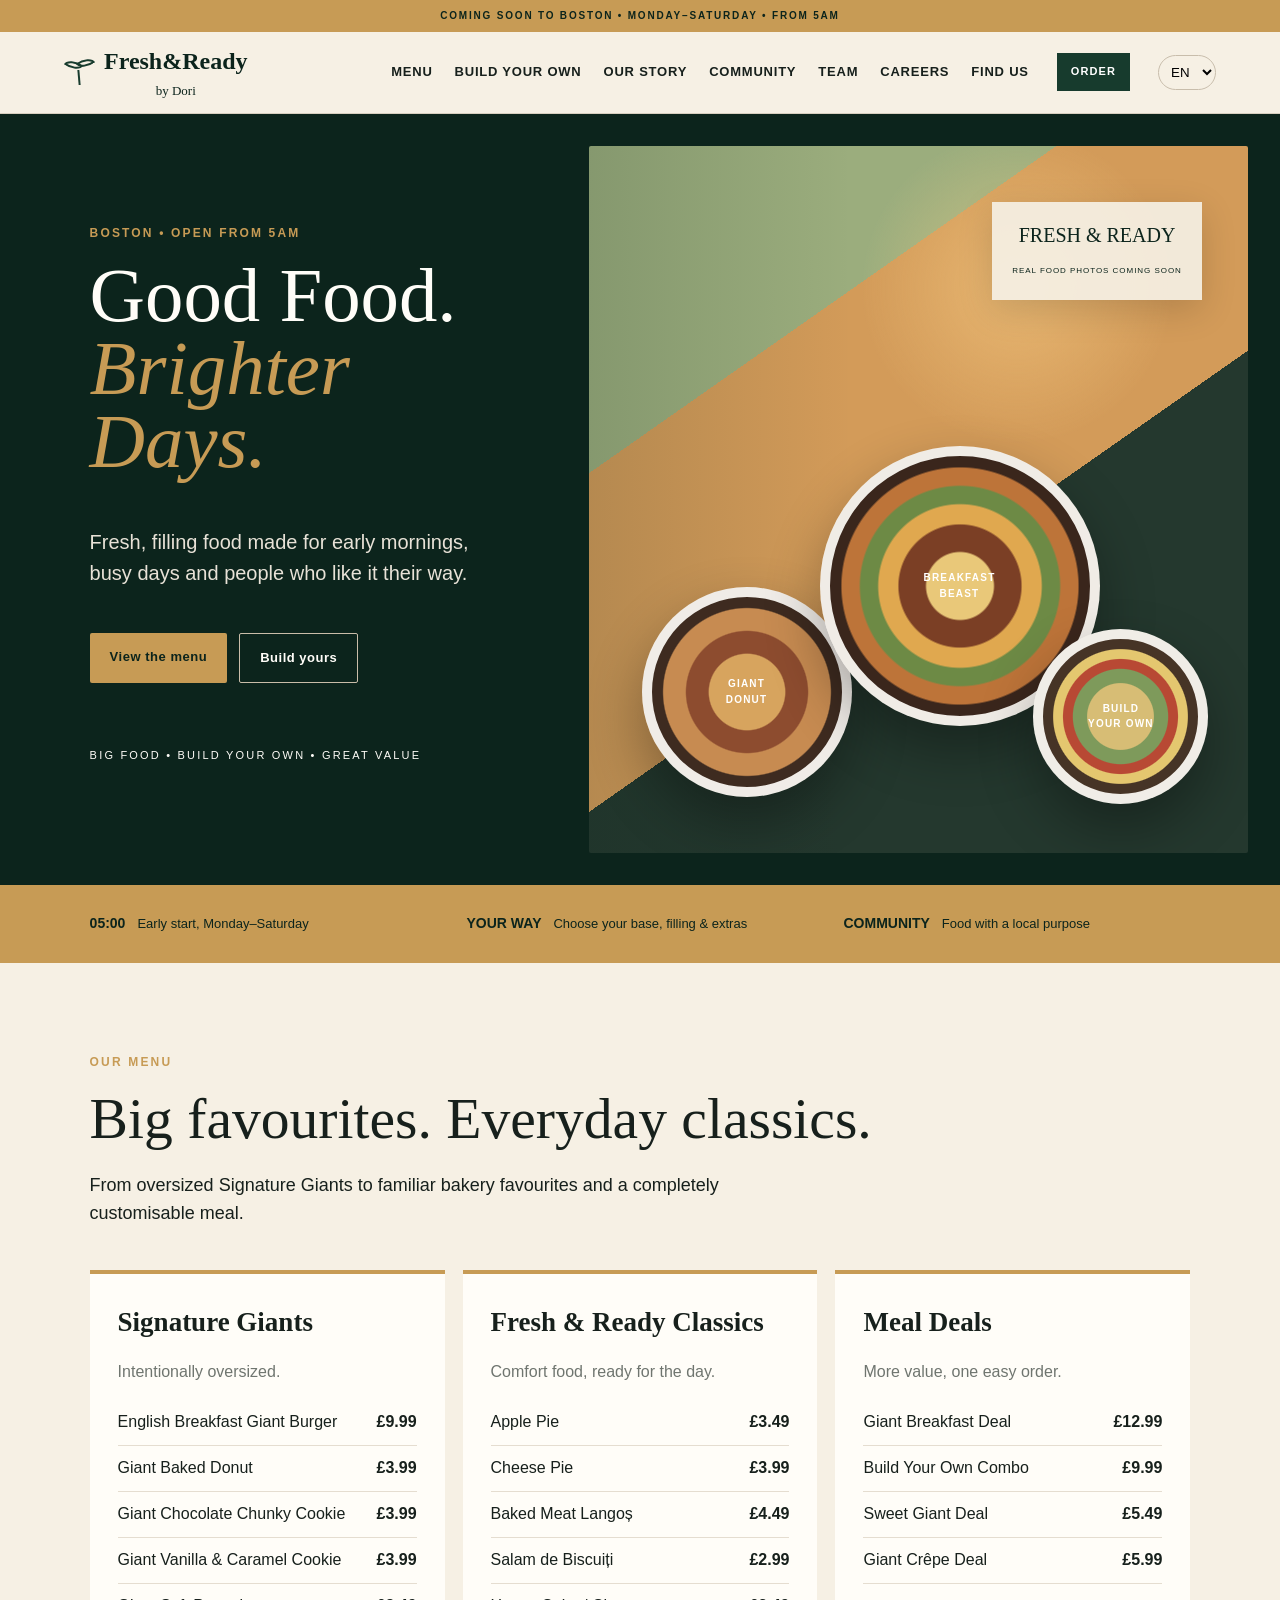
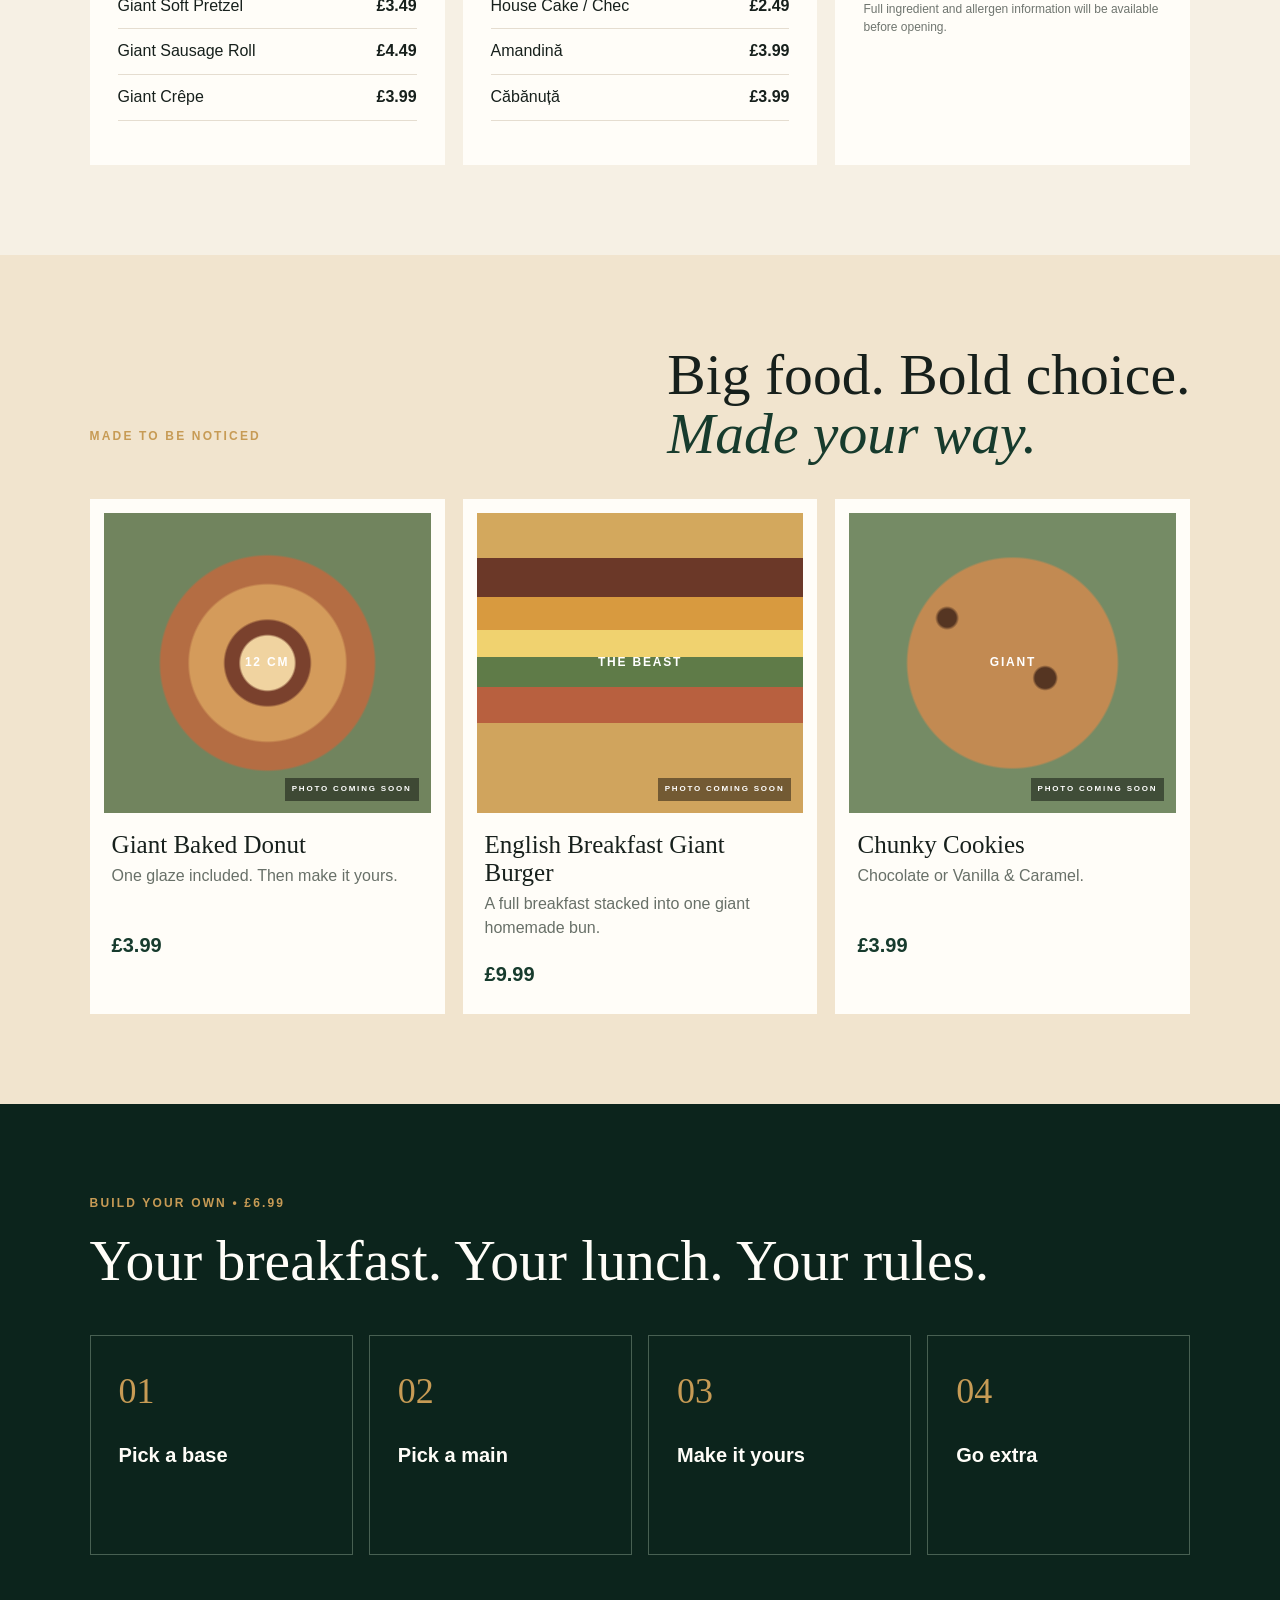
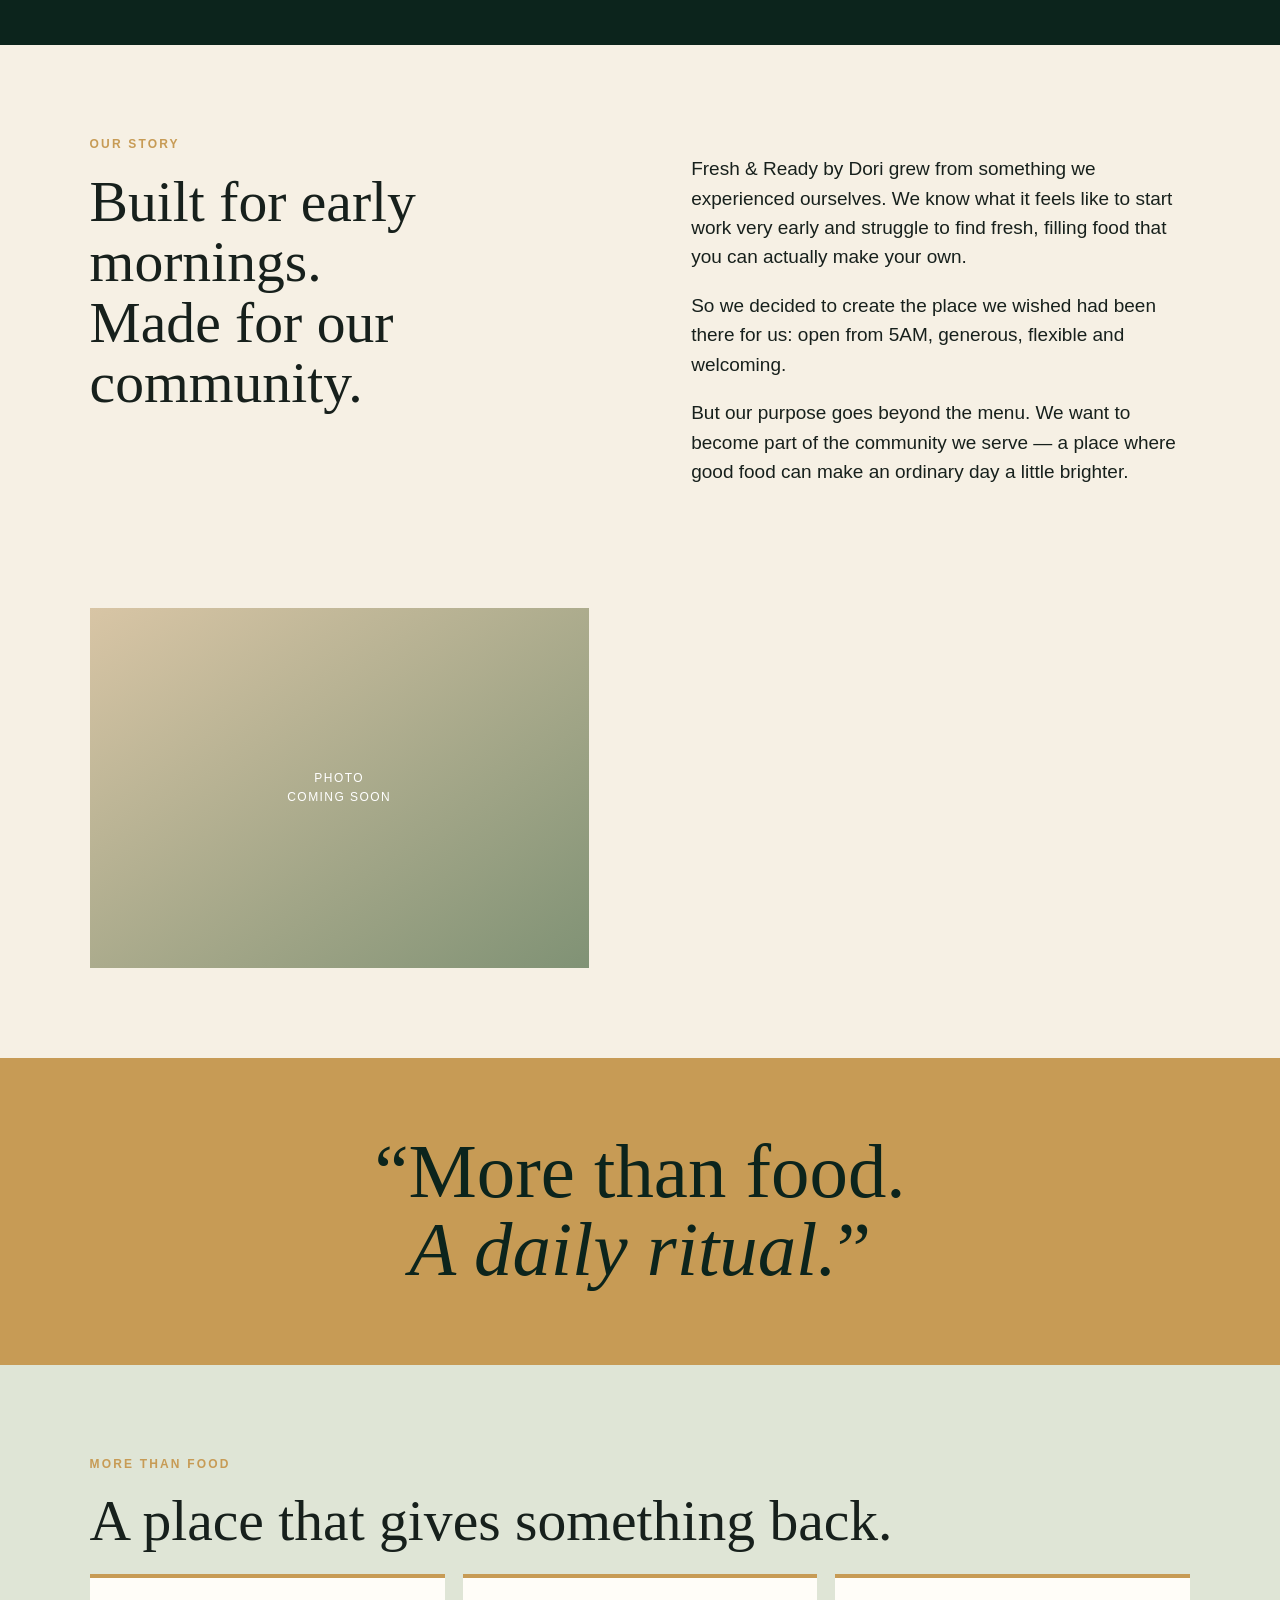
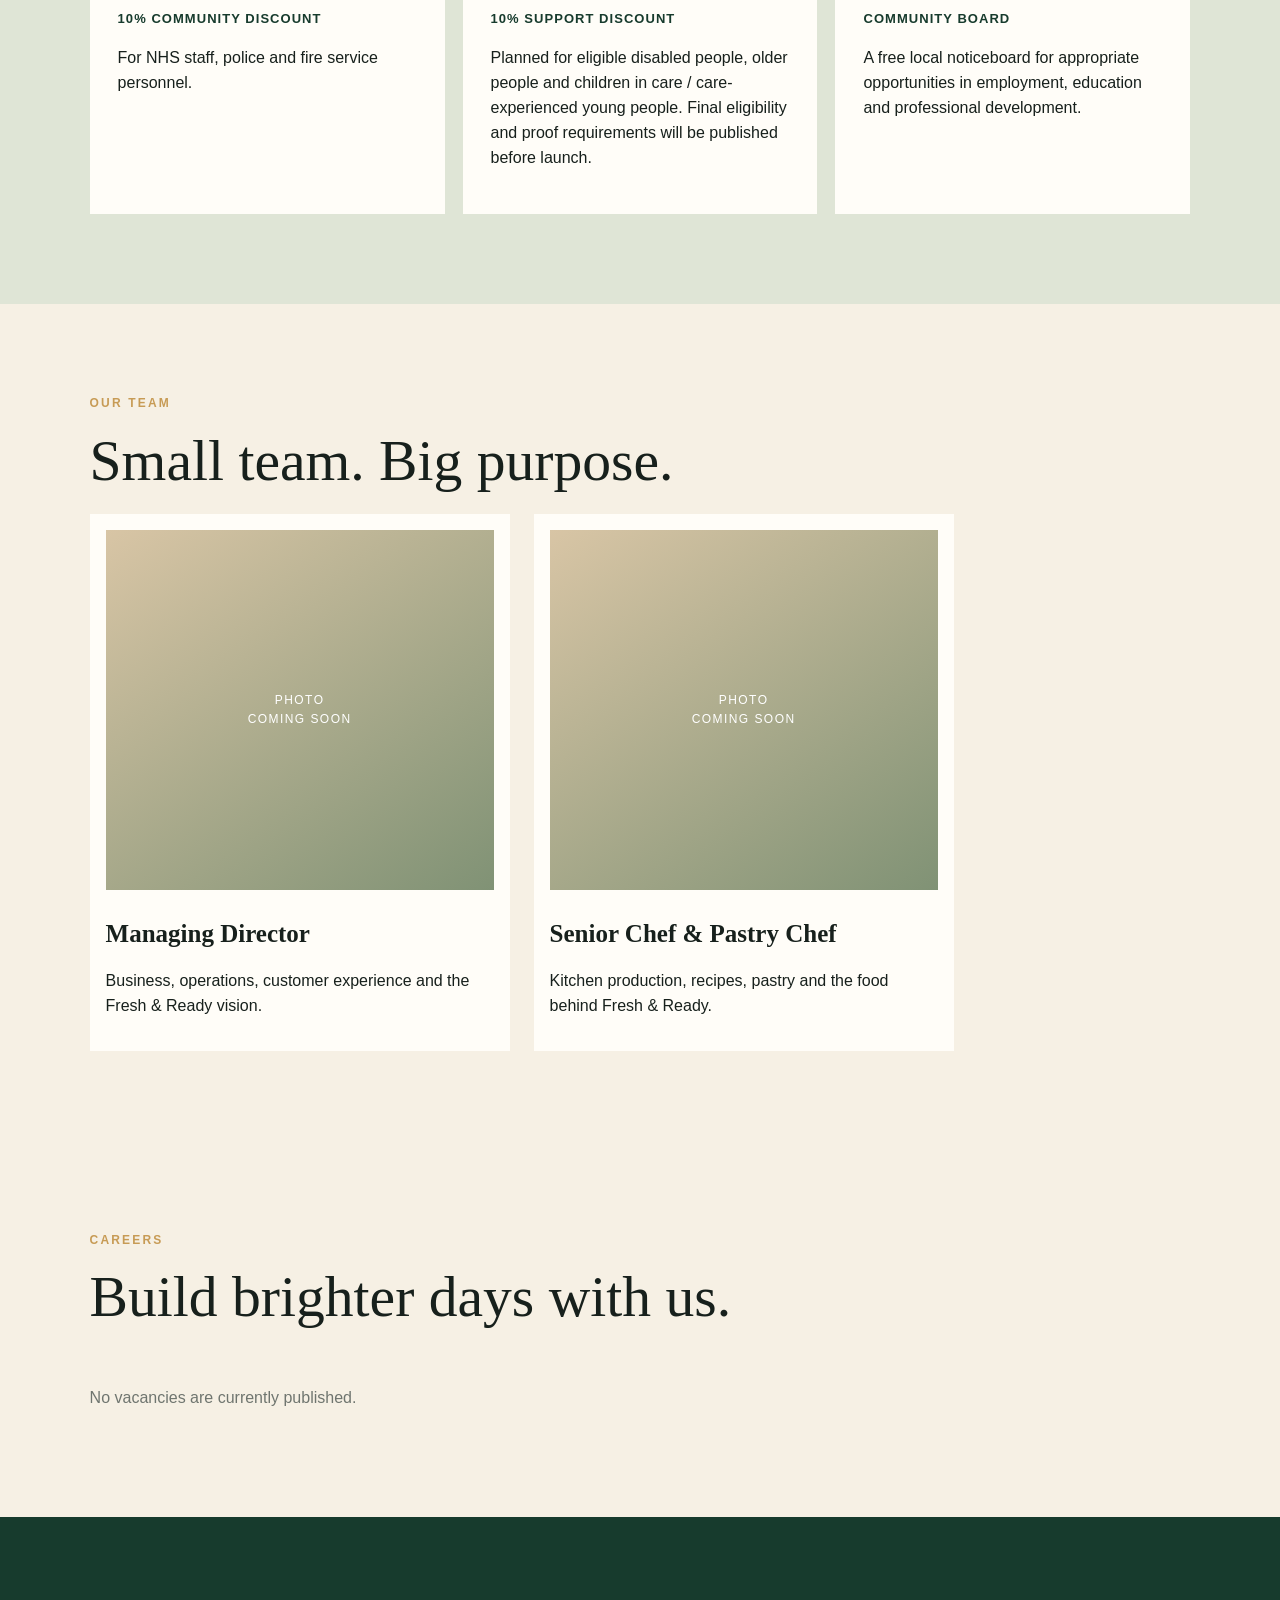
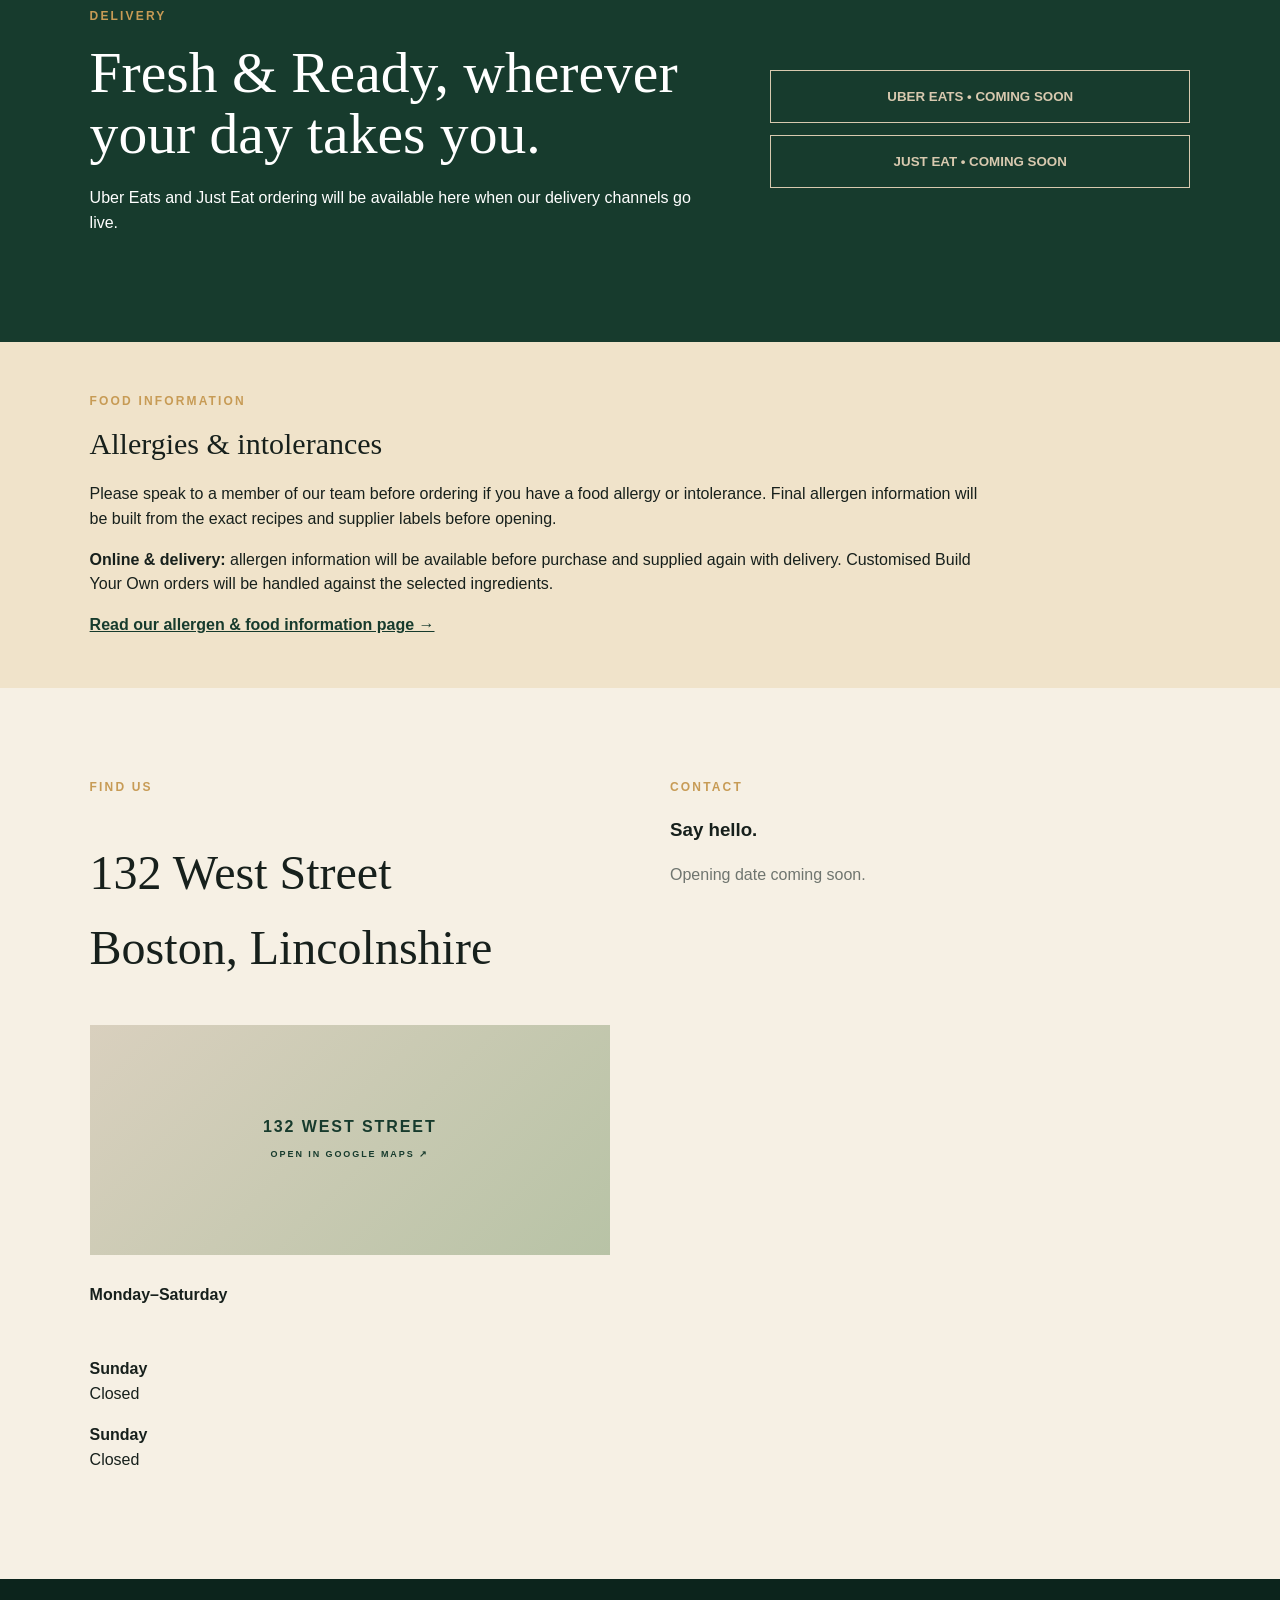
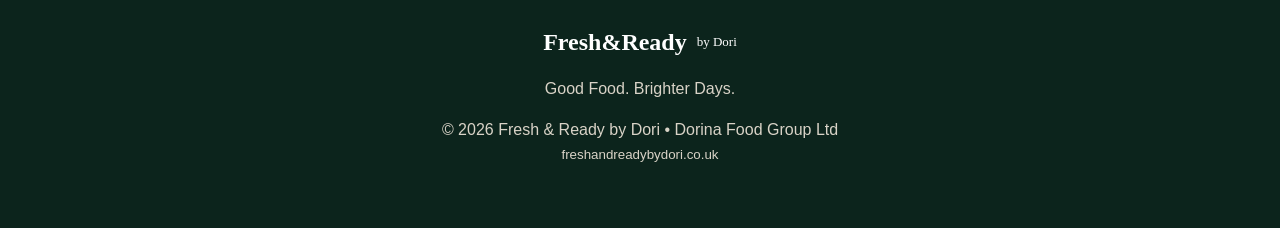
==== commit 31b1ae78: "Add files via upload" ====
--- a/index.html
+++ b/index.html
@@ -1,655 +1,160 @@
 <!doctype html>
 <html lang="en">
 <head>
-<meta charset="utf-8">
-<meta name="viewport" content="width=device-width,initial-scale=1">
-
+<meta charset="utf-8"><meta name="viewport" content="width=device-width,initial-scale=1">
 <title>Fresh & Ready by Dori | Boston</title>
-
 <meta name="description" content="Fresh, filling food from 5AM in Boston. Signature Giants, Build Your Own, classics and meal deals. Good Food. Brighter Days.">
 <meta name="theme-color" content="#173b2d">
-
 <meta property="og:title" content="Fresh & Ready by Dori | Boston">
 <meta property="og:description" content="Good Food. Brighter Days. Fresh, filling food from 5AM, Signature Giants and Build Your Own in Boston, Lincolnshire.">
 <meta property="og:type" content="website">
 <meta property="og:url" content="https://freshandreadybydori.co.uk/">
-
 <link rel="canonical" href="https://freshandreadybydori.co.uk/">
 <link rel="icon" href="favicon.svg" type="image/svg+xml">
-
 <script src="site-data.js"></script>
-
 <script type="application/ld+json">
 {
-  "@context": "https://schema.org",
-  "@type": "Restaurant",
-  "name": "Fresh & Ready by Dori",
-  "url": "https://freshandreadybydori.co.uk/",
-  "email": "freshandreadybydori@gmail.com",
-  "priceRange": "£",
-  "servesCuisine": [
-    "Breakfast",
-    "Bakery",
-    "Deli",
-    "Takeaway"
-  ],
-  "address": {
-    "@type": "PostalAddress",
-    "streetAddress": "132 West Street",
-    "addressLocality": "Boston",
-    "addressRegion": "Lincolnshire",
-    "addressCountry": "GB"
-  },
-  "openingHoursSpecification": [
-    {
-      "@type": "OpeningHoursSpecification",
-      "dayOfWeek": [
-        "Monday",
-        "Tuesday",
-        "Wednesday",
-        "Thursday",
-        "Friday",
-        "Saturday"
-      ],
-      "opens": "05:00",
-      "closes": "17:00"
-    }
-  ],
-  "menu": "https://freshandreadybydori.co.uk/#menu"
+ "@context":"https://schema.org",
+ "@type":"Restaurant",
+ "name":"Fresh & Ready by Dori",
+ "url":"https://freshandreadybydori.co.uk/",
+ "email":"freshandreadybydori@gmail.com",
+ "priceRange":"£",
+ "servesCuisine":["Breakfast","Bakery","Deli","Takeaway"],
+ "address":{"@type":"PostalAddress","streetAddress":"132 West Street","addressLocality":"Boston","addressRegion":"Lincolnshire","addressCountry":"GB"},
+ "openingHoursSpecification":[{"@type":"OpeningHoursSpecification","dayOfWeek":["Monday","Tuesday","Wednesday","Thursday","Friday","Saturday"],"opens":"05:00","closes":"17:00"}],
+ "menu":"https://freshandreadybydori.co.uk/#menu"
 }
 </script>
-
 <link rel="stylesheet" href="styles.css">
 </head>
-
 <body>
-
-<div class="announcement">
-  COMING SOON TO BOSTON • MONDAY–SATURDAY • FROM 5AM
-</div>
-
+<div class="announcement">COMING SOON TO BOSTON • MONDAY–SATURDAY • FROM 5AM</div>
 <header class="nav">
-
-  <a class="brand" href="#home">
-    <span class="logoMark" aria-hidden="true">
-      <i></i><i></i>
-    </span>
-    <span>
-      Fresh&Ready
-      <small>by Dori</small>
-    </span>
-  </a>
-
+  <a class="brand" href="#home"><span class="logoMark" aria-hidden="true"><i></i><i></i></span><span>Fresh&Ready<small>by Dori</small></span></a>
   <button class="menuBtn" aria-label="Open menu">☰</button>
-
   <nav>
-    <a href="#menu">Menu</a>
-    <a href="#build">Build Your Own</a>
-    <a href="#story">Our Story</a>
-    <a href="#community">Community</a>
-    <a href="#team">Team</a>
-    <a href="#visit">Find Us</a>
+    <a href="#menu">Menu</a><a href="#build">Build Your Own</a><a href="#story">Our Story</a>
+    <a href="#community">Community</a><a href="#team">Team</a><a href="#careers">Careers</a><a href="#visit">Find Us</a>
   </nav>
-
   <a class="navOrder" href="#delivery">ORDER</a>
-
-  <select id="lang" aria-label="Language">
-    <option value="en">EN</option>
-    <option value="ro">RO</option>
-    <option value="ru">RU</option>
-  </select>
-
+  <select id="lang" aria-label="Language"><option value="en">EN</option><option value="ro">RO</option><option value="ru">RU</option></select>
 </header>
 
 <main id="home">
+<section class="hero">
+  <div class="heroCopy">
+    <p class="eyebrow" data-i="eyebrow">BOSTON • OPEN FROM 5AM</p>
+    <h1>Good Food.<br><em>Brighter Days.</em></h1>
+    <p class="lead" data-i="lead">Fresh, filling food made for early mornings, busy days and people who like it their way.</p>
+    <div class="actions"><a class="btn gold" href="#menu" data-i="viewMenu">View the menu</a><a class="btn ghost" href="#build" data-i="buildBtn">Build yours</a></div>
+    <p class="micro">BIG FOOD • BUILD YOUR OWN • GREAT VALUE</p>
+  </div>
+  <div class="heroVisual foodScene" data-photo="hero" aria-label="Fresh & Ready food photography placeholder">
+    <div class="sceneBadge">FRESH & READY<br><small>REAL FOOD PHOTOS COMING SOON</small></div>
+    <div class="plate plate1"><span>GIANT<br>DONUT</span></div>
+    <div class="plate plate2"><span>BREAKFAST<br>BEAST</span></div>
+    <div class="plate plate3"><span>BUILD<br>YOUR OWN</span></div>
+  </div>
+</section>
 
-<section class="hero">
+<section class="quick">
+  <div><b>05:00</b><span data-i="early">Early start, Monday–Saturday</span></div>
+  <div><b>YOUR WAY</b><span data-i="custom">Choose your base, filling & extras</span></div>
+  <div><b>COMMUNITY</b><span data-i="communityMini">Food with a local purpose</span></div>
+</section>
 
-  <div class="heroCopy">
+<section id="menu" class="section">
+ <p class="eyebrow">OUR MENU</p><h2 data-i="menuTitle">Big favourites. Everyday classics.</h2>
+ <p class="intro" data-i="menuIntro">From oversized Signature Giants to familiar bakery favourites and a completely customisable meal.</p>
+ <div class="cards">
+  <article><h3>Signature Giants</h3><p class="muted">Intentionally oversized.</p>
+   <ul><li>English Breakfast Giant Burger <b data-price="English Breakfast Giant Burger">£9.99</b></li><li>Giant Baked Donut <b data-price="Giant Baked Donut">£3.99</b></li><li>Giant Chocolate Chunky Cookie <b data-price="Giant Chocolate Chunky Cookie">£3.99</b></li><li>Giant Vanilla & Caramel Cookie <b data-price="Giant Vanilla & Caramel Cookie">£3.99</b></li><li>Giant Soft Pretzel <b data-price="Giant Soft Pretzel">£3.49</b></li><li>Giant Sausage Roll <b data-price="Giant Sausage Roll">£4.49</b></li><li>Giant Crêpe <b data-price="Giant Crêpe">£3.99</b></li></ul>
+  </article>
+  <article><h3>Fresh & Ready Classics</h3><p class="muted">Comfort food, ready for the day.</p>
+   <ul><li>Apple Pie <b data-price="Apple Pie">£3.49</b></li><li>Cheese Pie <b data-price="Cheese Pie">£3.99</b></li><li>Baked Meat Langoș <b data-price="Baked Meat Langoș">£4.49</b></li><li>Salam de Biscuiți <b data-price="Salam de Biscuiți">£2.99</b></li><li>House Cake / Chec <b data-price="House Cake / Chec">£2.49</b></li><li>Amandină <b data-price="Amandină">£3.99</b></li><li>Căbănuță <b data-price="Căbănuță">£3.99</b></li></ul>
+  </article>
+  <article><h3>Meal Deals</h3><p class="muted">More value, one easy order.</p>
+   <ul><li>Giant Breakfast Deal <b data-price="Giant Breakfast Deal">£12.99</b></li><li>Build Your Own Combo <b data-price="Build Your Own Combo">£9.99</b></li><li>Sweet Giant Deal <b data-price="Sweet Giant Deal">£5.49</b></li><li>Giant Crêpe Deal <b data-price="Giant Crêpe Deal">£5.99</b></li></ul>
+   <p class="note">Full ingredient and allergen information will be available before opening.</p>
+  </article>
+ </div>
+</section>
 
-    <p class="eyebrow" data-i="eyebrow">
-      BOSTON • OPEN FROM 5AM
-    </p>
+<section class="featured">
+ <div class="featuredHead"><p class="eyebrow">MADE TO BE NOTICED</p><h2>Big food. Bold choice.<br><em>Made your way.</em></h2></div>
+ <div class="featureRail">
+  <article class="foodCard donut"><div class="foodMock">12 CM</div><h3>Giant Baked Donut</h3><p>One glaze included. Then make it yours.</p><b>£3.99</b></article>
+  <article class="foodCard beast"><div class="foodMock">THE BEAST</div><h3>English Breakfast Giant Burger</h3><p>A full breakfast stacked into one giant homemade bun.</p><b>£9.99</b></article>
+  <article class="foodCard cookie"><div class="foodMock">GIANT</div><h3>Chunky Cookies</h3><p>Chocolate or Vanilla & Caramel.</p><b>£3.99</b></article>
+ </div>
+</section>
 
-    <h1>
-      Good Food.<br>
-      <em>Brighter Days.</em>
-    </h1>
+<section id="build" class="section dark">
+ <p class="eyebrow">BUILD YOUR OWN • <span data-price="Build Your Own">£6.99</span></p><h2 data-i="buildTitle">Your breakfast. Your lunch. Your rules.</h2>
+ <div class="steps">
+  <div><span>01</span><h3>Pick a base</h3><p>COB • BAGUETTE • PANINI • CRÊPE</p></div>
+  <div><span>02</span><h3>Pick a main</h3><p>House Beef Patty • House Chicken Patty • Sausage • Crispy Chicken • Ham</p></div>
+  <div><span>03</span><h3>Make it yours</h3><p>Cheddar + fresh salad + up to 2 standard sauces included.</p></div>
+  <div><span>04</span><h3>Go extra</h3><p>Egg, bacon, hash brown, extra cheese, potatoes, extra patties & more.</p></div>
+ </div>
+</section>
 
-    <p class="lead" data-i="lead">
-      Fresh, filling food made for early mornings, busy days and people who like it their way.
-    </p>
+<section id="story" class="section split">
+ <div><p class="eyebrow">OUR STORY</p><h2 data-i="storyTitle">Built for early mornings.<br>Made for our community.</h2></div>
+ <div class="storyText">
+  <p data-i="story1">Fresh & Ready by Dori grew from something we experienced ourselves. We know what it feels like to start work very early and struggle to find fresh, filling food that you can actually make your own.</p>
+  <p data-i="story2">So we decided to create the place we wished had been there for us: open from 5AM, generous, flexible and welcoming.</p>
+  <p data-i="story3">But our purpose goes beyond the menu. We want to become part of the community we serve — a place where good food can make an ordinary day a little brighter.</p>
+ </div>
+</section>
 
-    <div class="actions">
-      <a class="btn gold" href="#menu" data-i="viewMenu">View the menu</a>
-      <a class="btn ghost" href="#build" data-i="buildBtn">Build yours</a>
-    </div>
+<section class="manifesto">
+ <p>“More than food.<br><em>A daily ritual.</em>”</p>
+</section>
+<section id="community" class="section community">
+ <p class="eyebrow">MORE THAN FOOD</p><h2 data-i="commTitle">A place that gives something back.</h2>
+ <div class="communityGrid">
+  <article><b>10% COMMUNITY DISCOUNT</b><p data-i="disc1">For NHS staff, police and fire service personnel.</p></article>
+  <article><b>10% SUPPORT DISCOUNT</b><p data-i="disc2">Planned for eligible disabled people, older people and children in care / care-experienced young people. Final eligibility and proof requirements will be published before launch.</p></article>
+  <article><b>COMMUNITY BOARD</b><p data-i="board">A free local noticeboard for appropriate opportunities in employment, education and professional development.</p></article>
+ </div>
+</section>
 
-    <p class="micro">
-      BIG FOOD • BUILD YOUR OWN • GREAT VALUE
-    </p>
-
-  </div>
-
-  <div class="heroVisual foodScene" data-photo="hero" aria-label="Fresh & Ready food photography placeholder">
-
-    <div class="sceneBadge">
-      FRESH & READY<br>
-      <small>REAL FOOD PHOTOS COMING SOON</small>
-    </div>
-
-    <div class="plate plate1">
-      <span>GIANT<br>DONUT</span>
-    </div>
-
-    <div class="plate plate2">
-      <span>BREAKFAST<br>BEAST</span>
-    </div>
-
-    <div class="plate plate3">
-      <span>BUILD<br>YOUR OWN</span>
-    </div>
-
-  </div>
-
+<section id="team" class="section">
+ <p class="eyebrow">OUR TEAM</p><h2 data-i="teamTitle">Small team. Big purpose.</h2>
+ <div class="teamGrid">
+  <article class="person"><div class="portrait">PHOTO<br>COMING SOON</div><h3>Managing Director</h3><p>Business, operations, customer experience and the Fresh & Ready vision.</p></article>
+  <article class="person"><div class="portrait">PHOTO<br>COMING SOON</div><h3>Senior Chef & Pastry Chef</h3><p>Kitchen production, recipes, pastry and the food behind Fresh & Ready.</p></article>
+ </div>
 </section>
 
 
-<section class="quick">
-
-  <div>
-    <b>05:00</b>
-    <span data-i="early">Early start, Monday–Saturday</span>
-  </div>
-
-  <div>
-    <b>YOUR WAY</b>
-    <span data-i="custom">Choose your base, filling & extras</span>
-  </div>
-
-  <div>
-    <b>COMMUNITY</b>
-    <span data-i="communityMini">Food with a local purpose</span>
-  </div>
-
+<section id="careers" class="section careers">
+ <p class="eyebrow">CAREERS</p><h2>Build brighter days with us.</h2>
+ <p class="intro">Explore current opportunities at Fresh & Ready by Dori in Boston.</p>
+ <div class="careerGrid" data-careers-list></div>
 </section>
 
-
-<section id="menu" class="section">
-
-  <p class="eyebrow">OUR MENU</p>
-
-  <h2 data-i="menuTitle">
-    Big favourites. Everyday classics.
-  </h2>
-
-  <p class="intro" data-i="menuIntro">
-    From oversized Signature Giants to familiar bakery favourites and a completely customisable meal.
-  </p>
-
-  <div class="cards">
-
-    <article>
-
-      <h3>Signature Giants</h3>
-
-      <p class="muted">Intentionally oversized.</p>
-
-      <ul>
-        <li>English Breakfast Giant Burger <b data-price="English Breakfast Giant Burger">£9.99</b></li>
-        <li>Giant Baked Donut <b data-price="Giant Baked Donut">£3.99</b></li>
-        <li>Giant Chocolate Chunky Cookie <b data-price="Giant Chocolate Chunky Cookie">£3.99</b></li>
-        <li>Giant Vanilla & Caramel Cookie <b data-price="Giant Vanilla & Caramel Cookie">£3.99</b></li>
-        <li>Giant Soft Pretzel <b data-price="Giant Soft Pretzel">£3.49</b></li>
-        <li>Giant Sausage Roll <b data-price="Giant Sausage Roll">£4.49</b></li>
-        <li>Giant Crêpe <b data-price="Giant Crêpe">£3.99</b></li>
-      </ul>
-
-    </article>
-
-
-    <article>
-
-      <h3>Fresh & Ready Classics</h3>
-
-      <p class="muted">Comfort food, ready for the day.</p>
-
-      <ul>
-        <li>Apple Pie <b data-price="Apple Pie">£3.49</b></li>
-        <li>Cheese Pie <b data-price="Cheese Pie">£3.99</b></li>
-        <li>Baked Meat Langoș <b data-price="Baked Meat Langoș">£4.49</b></li>
-        <li>Salam de Biscuiți <b data-price="Salam de Biscuiți">£2.99</b></li>
-        <li>House Cake / Chec <b data-price="House Cake / Chec">£2.49</b></li>
-        <li>Amandină <b data-price="Amandină">£3.99</b></li>
-        <li>Căbănuță <b data-price="Căbănuță">£3.99</b></li>
-      </ul>
-
-    </article>
-
-
-    <article>
-
-      <h3>Meal Deals</h3>
-
-      <p class="muted">More value, one easy order.</p>
-
-      <ul>
-        <li>Giant Breakfast Deal <b data-price="Giant Breakfast Deal">£12.99</b></li>
-        <li>Build Your Own Combo <b data-price="Build Your Own Combo">£9.99</b></li>
-        <li>Sweet Giant Deal <b data-price="Sweet Giant Deal">£5.49</b></li>
-        <li>Giant Crêpe Deal <b data-price="Giant Crêpe Deal">£5.99</b></li>
-      </ul>
-
-      <p class="note">
-        Full ingredient and allergen information will be available before opening.
-      </p>
-
-    </article>
-
-  </div>
-
+<section id="delivery" class="section delivery">
+ <div><p class="eyebrow">DELIVERY</p><h2 data-i="deliveryTitle">Fresh & Ready, wherever your day takes you.</h2><p data-i="deliveryText">Uber Eats and Just Eat ordering will be available here when our delivery channels go live.</p></div>
+ <div class="deliveryBtns"><button disabled>UBER EATS • COMING SOON</button><button disabled>JUST EAT • COMING SOON</button></div>
 </section>
 
-
-<section class="featured">
-
-  <div class="featuredHead">
-
-    <p class="eyebrow">
-      MADE TO BE NOTICED
-    </p>
-
-    <h2>
-      Big food. Bold choice.<br>
-      <em>Made your way.</em>
-    </h2>
-
-  </div>
-
-
-  <div class="featureRail">
-
-    <article class="foodCard donut">
-
-      <div class="foodMock">12 CM</div>
-
-      <h3>Giant Baked Donut</h3>
-
-      <p>
-        One glaze included. Then make it yours.
-      </p>
-
-      <b>£3.99</b>
-
-    </article>
-
-
-    <article class="foodCard beast">
-
-      <div class="foodMock">THE BEAST</div>
-
-      <h3>English Breakfast Giant Burger</h3>
-
-      <p>
-        A full breakfast stacked into one giant homemade bun.
-      </p>
-
-      <b>£9.99</b>
-
-    </article>
-
-
-    <article class="foodCard cookie">
-
-      <div class="foodMock">GIANT</div>
-
-      <h3>Chunky Cookies</h3>
-
-      <p>
-        Chocolate or Vanilla & Caramel.
-      </p>
-
-      <b>£3.99</b>
-
-    </article>
-
-  </div>
-
+<section id="allergens" class="section allergen">
+ <p class="eyebrow">FOOD INFORMATION</p><h2>Allergies & intolerances</h2>
+ <p>Please speak to a member of our team before ordering if you have a food allergy or intolerance. Final allergen information will be built from the exact recipes and supplier labels before opening.</p>
+ <p><b>Online & delivery:</b> allergen information will be available before purchase and supplied again with delivery. Customised Build Your Own orders will be handled against the selected ingredients.</p>
+ <a class="textLink" href="allergens.html">Read our allergen & food information page →</a>
 </section>
 
-
-<section id="build" class="section dark">
-
-  <p class="eyebrow">
-    BUILD YOUR OWN •
-    <span data-price="Build Your Own">£6.99</span>
-  </p>
-
-  <h2 data-i="buildTitle">
-    Your breakfast. Your lunch. Your rules.
-  </h2>
-
-
-  <div class="steps">
-
-    <div>
-      <span>01</span>
-      <h3>Pick a base</h3>
-      <p>COB • BAGUETTE • PANINI • CRÊPE</p>
-    </div>
-
-    <div>
-      <span>02</span>
-      <h3>Pick a main</h3>
-      <p>House Beef Patty • House Chicken Patty • Sausage • Crispy Chicken • Ham</p>
-    </div>
-
-    <div>
-      <span>03</span>
-      <h3>Make it yours</h3>
-      <p>Cheddar + fresh salad + up to 2 standard sauces included.</p>
-    </div>
-
-    <div>
-      <span>04</span>
-      <h3>Go extra</h3>
-      <p>Egg, bacon, hash brown, extra cheese, potatoes, extra patties & more.</p>
-    </div>
-
-  </div>
-
+<section id="visit" class="section visit">
+ <div><p class="eyebrow">FIND US</p><h2><span data-business="address1">132 West Street</span><br><span data-business="address2">Boston, Lincolnshire</span></h2><a class="mapPlaceholder" href="https://www.google.com/maps/search/?api=1&query=132+West+Street+Boston+Lincolnshire" target="_blank" rel="noopener"><span>132 WEST STREET<br><small>OPEN IN GOOGLE MAPS ↗</small></span></a><p><b>Monday–Saturday</b><br>5:00 AM – 5:00 PM</p><p><b>Sunday</b><br>Closed</p></div>
+ <div><p class="eyebrow">CONTACT</p><h3>Say hello.</h3><a class="email" href="mailto:freshandreadybydori@gmail.com"><span data-business="email">freshandreadybydori@gmail.com</span></a><p class="muted">Opening date coming soon.</p></div>
 </section>
-
-
-<section id="story" class="section split">
-
-  <div>
-
-    <p class="eyebrow">OUR STORY</p>
-
-    <h2 data-i="storyTitle">
-      Built for early mornings.<br>
-      Made for our community.
-    </h2>
-
-  </div>
-
-
-  <div class="storyText">
-
-    <p data-i="story1">
-      Fresh & Ready by Dori grew from something we experienced ourselves. We know what it feels like to start work very early and struggle to find fresh, filling food that you can actually make your own.
-    </p>
-
-    <p data-i="story2">
-      So we decided to create the place we wished had been there for us: open from 5AM, generous, flexible and welcoming.
-    </p>
-
-    <p data-i="story3">
-      But our purpose goes beyond the menu. We want to become part of the community we serve — a place where good food can make an ordinary day a little brighter.
-    </p>
-
-  </div>
-
-</section>
-
-
-<section class="manifesto">
-
-  <p>
-    “More than food.<br>
-    <em>A daily ritual.</em>”
-  </p>
-
-</section>
-
-
-<section id="community" class="section community">
-
-  <p class="eyebrow">
-    MORE THAN FOOD
-  </p>
-
-  <h2 data-i="commTitle">
-    A place that gives something back.
-  </h2>
-
-
-  <div class="communityGrid">
-
-    <article>
-
-      <b>10% COMMUNITY DISCOUNT</b>
-
-      <p data-i="disc1">
-        For NHS staff, police and fire service personnel.
-      </p>
-
-    </article>
-
-
-    <article>
-
-      <b>10% SUPPORT DISCOUNT</b>
-
-      <p data-i="disc2">
-        Planned for eligible disabled people, older people and children in care / care-experienced young people. Final eligibility and proof requirements will be published before launch.
-      </p>
-
-    </article>
-
-
-    <article>
-
-      <b>COMMUNITY BOARD</b>
-
-      <p data-i="board">
-        A free local noticeboard for appropriate opportunities in employment, education and professional development.
-      </p>
-
-    </article>
-
-  </div>
-
-</section>
-
-
-<section id="team" class="section">
-
-  <p class="eyebrow">
-    OUR TEAM
-  </p>
-
-  <h2 data-i="teamTitle">
-    Small team. Big purpose.
-  </h2>
-
-
-  <div class="teamGrid">
-
-    <article class="person">
-
-      <div class="portrait">
-        PHOTO<br>COMING SOON
-      </div>
-
-      <h3>Managing Director</h3>
-
-      <p>
-        Business, operations, customer experience and the Fresh & Ready vision.
-      </p>
-
-    </article>
-
-
-    <article class="person">
-
-      <div class="portrait">
-        PHOTO<br>COMING SOON
-      </div>
-
-      <h3>Senior Chef & Pastry Chef</h3>
-
-      <p>
-        Kitchen production, recipes, pastry and the food behind Fresh & Ready.
-      </p>
-
-    </article>
-
-  </div>
-
-</section>
-
-
-<section id="delivery" class="section delivery">
-
-  <div>
-
-    <p class="eyebrow">
-      DELIVERY
-    </p>
-
-    <h2 data-i="deliveryTitle">
-      Fresh & Ready, wherever your day takes you.
-    </h2>
-
-    <p data-i="deliveryText">
-      Uber Eats and Just Eat ordering will be available here when our delivery channels go live.
-    </p>
-
-  </div>
-
-
-  <div class="deliveryBtns">
-
-    <button disabled>
-      UBER EATS • COMING SOON
-    </button>
-
-    <button disabled>
-      JUST EAT • COMING SOON
-    </button>
-
-  </div>
-
-</section>
-
-
-<section id="allergens" class="section allergen">
-
-  <p class="eyebrow">
-    FOOD INFORMATION
-  </p>
-
-  <h2>
-    Allergies & intolerances
-  </h2>
-
-  <p>
-    Please speak to a member of our team before ordering if you have a food allergy or intolerance. Final allergen information will be built from the exact recipes and supplier labels before opening.
-  </p>
-
-  <p>
-    <b>Online & delivery:</b>
-    allergen information will be available before purchase and supplied again with delivery. Customised Build Your Own orders will be handled against the selected ingredients.
-  </p>
-
-  <a class="textLink" href="allergens.html">
-    Read our allergen & food information page →
-  </a>
-
-</section>
-
-
-<section id="visit" class="section visit">
-
-  <div>
-
-    <p class="eyebrow">
-      FIND US
-    </p>
-
-    <h2>
-      <span data-business="address1">132 West Street</span><br>
-      <span data-business="address2">Boston, Lincolnshire</span>
-    </h2>
-
-    <a
-      class="mapPlaceholder"
-      href="https://www.google.com/maps/search/?api=1&query=132+West+Street+Boston+Lincolnshire"
-      target="_blank"
-      rel="noopener"
-    >
-      <span>
-        132 WEST STREET<br>
-        <small>OPEN IN GOOGLE MAPS ↗</small>
-      </span>
-    </a>
-
-    <p>
-      <b>Monday–Saturday</b><br>
-      5:00 AM – 5:00 PM
-    </p>
-
-    <p>
-      <b>Sunday</b><br>
-      Closed
-    </p>
-
-  </div>
-
-
-  <div>
-
-    <p class="eyebrow">
-      CONTACT
-    </p>
-
-    <h3>
-      Say hello.
-    </h3>
-
-    <a
-      class="email"
-      href="mailto:freshandreadybydori@gmail.com"
-      data-business-email-link
-    >
-      <span data-business="email">freshandreadybydori@gmail.com</span>
-    </a>
-
-    <p class="muted">
-      Opening date coming soon.
-    </p>
-
-  </div>
-
-</section>
-
 </main>
 
-
-<footer>
-
-  <div class="brand footerBrand">
-    Fresh&Ready
-    <small>by Dori</small>
-  </div>
-
-  <p>
-    Good Food. Brighter Days.
-  </p>
-
-  <p>
-    © <span id="year"></span> Fresh & Ready by Dori • Dorina Food Group Ltd
-    <br>
-    <small>freshandreadybydori.co.uk</small>
-  </p>
-
-</footer>
-
-
+<footer><div class="brand footerBrand">Fresh&Ready <small>by Dori</small></div><p>Good Food. Brighter Days.</p><p>© <span id="year"></span> Fresh & Ready by Dori • Dorina Food Group Ltd<br><small>freshandreadybydori.co.uk</small></p></footer>
 <script src="content-runtime.js"></script>
 <script src="script.js"></script>
-
-</body>
-</html>
+</body></html>
--- a/styles.css
+++ b/styles.css
@@ -21,3 +21,6 @@
 @media(max-width:900px){.navOrder{display:none}.simple .navOrder{display:block}}
 /* V6 CMS galleries */
 .cmsPhotos{display:grid;gap:12px}.cmsPhotos figure{margin:0;overflow:hidden;border-radius:16px}.cmsPhotos img{width:100%;height:100%;min-height:180px;object-fit:cover;display:block}.cmsPhotos figcaption{padding:8px 4px;font-size:13px}.layout-grid{grid-template-columns:repeat(auto-fit,minmax(180px,1fr))}.layout-collage{grid-template-columns:repeat(3,1fr);grid-auto-rows:180px}.layout-collage figure:first-child{grid-column:span 2;grid-row:span 2}.layout-slideshow{display:flex;overflow-x:auto;scroll-snap-type:x mandatory}.layout-slideshow figure{min-width:82%;scroll-snap-align:start}.layout-single{grid-template-columns:1fr}.staffGallery img{aspect-ratio:4/5}.productDesc{display:block;font-weight:400;opacity:.72;margin-top:3px}.deliveryBtns a{display:block;text-align:center;text-decoration:none;padding:14px;border-radius:8px;background:#173b2d;color:#fff;font-weight:800}@media(max-width:700px){.layout-collage{grid-template-columns:1fr;grid-auto-rows:auto}.layout-collage figure:first-child{grid-column:auto;grid-row:auto}}
+
+/* V7 CMS */
+.heroVisual.hasCmsImage{background:#102d23;overflow:hidden}.heroCmsImage{width:100%;height:100%;min-height:500px;object-fit:cover;object-position:var(--hero-position,center);display:block}.careerGrid{display:grid;grid-template-columns:repeat(auto-fit,minmax(260px,1fr));gap:18px}.careerCard{background:#fff;padding:24px;border:1px solid #ddd1bd}.careerCard h3{font:400 30px Georgia,serif;margin:.2em 0}.applicationForm{display:grid;gap:14px;max-width:720px}.applicationForm label{font-weight:800}.applicationForm input,.applicationForm textarea,.applicationForm select{display:block;width:100%;box-sizing:border-box;margin-top:6px;padding:12px;border:1px solid #cfc5b5;border-radius:8px}.applicationForm textarea{min-height:110px}.productDesc{display:block;opacity:.68;margin-top:3px}@media(max-width:900px){.heroCmsImage{min-height:420px}}
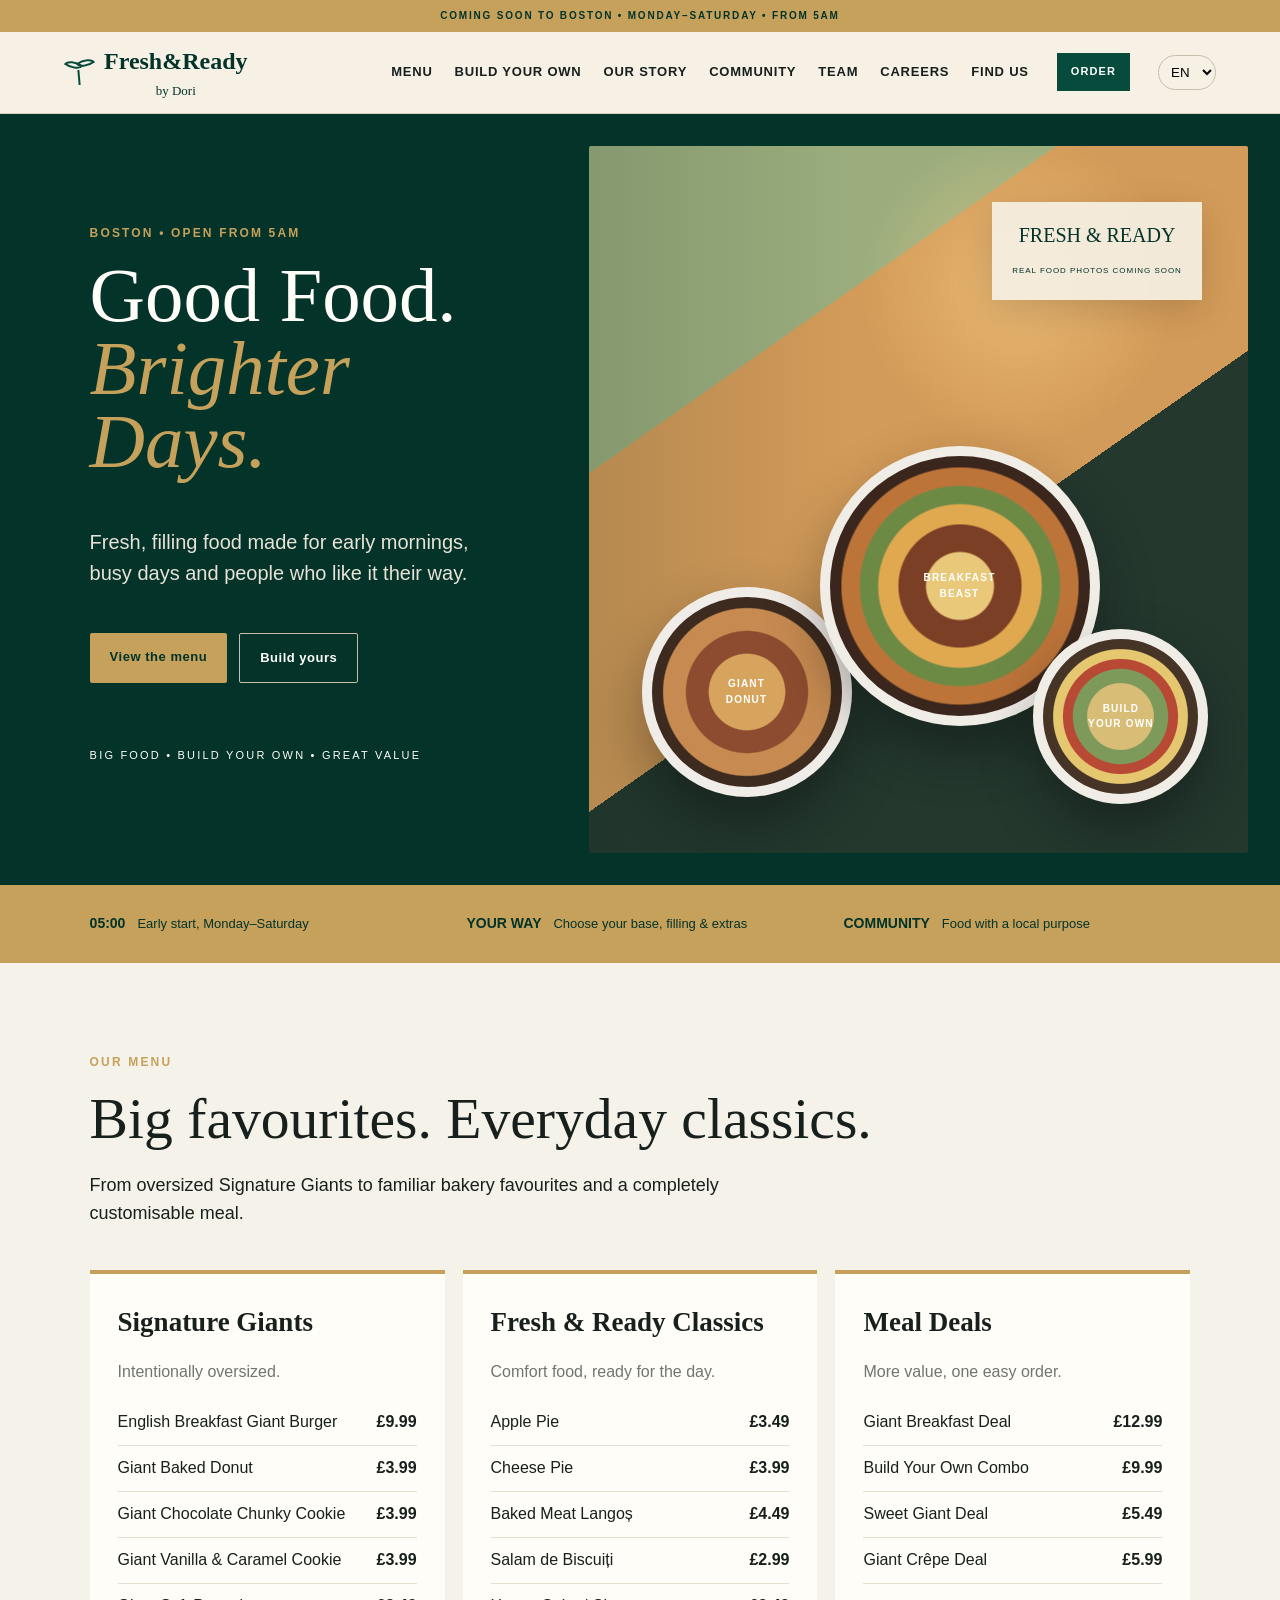
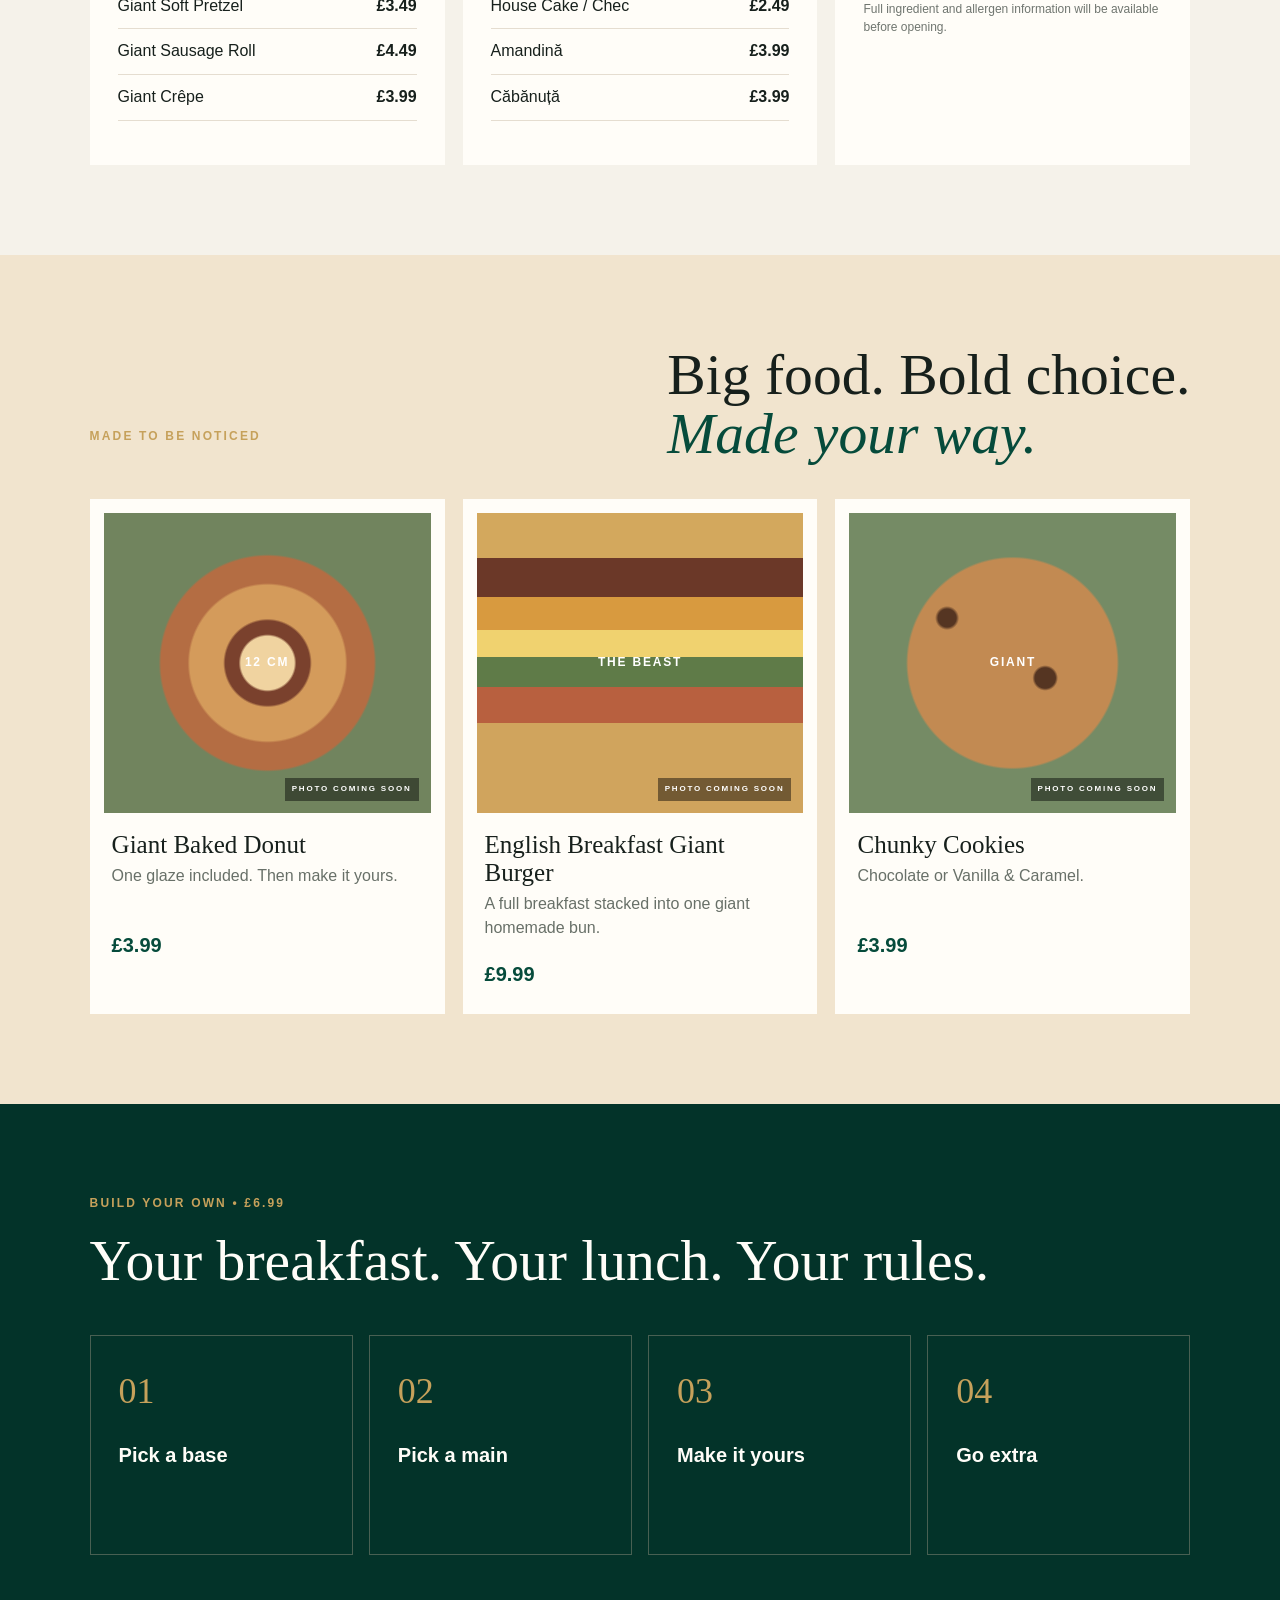
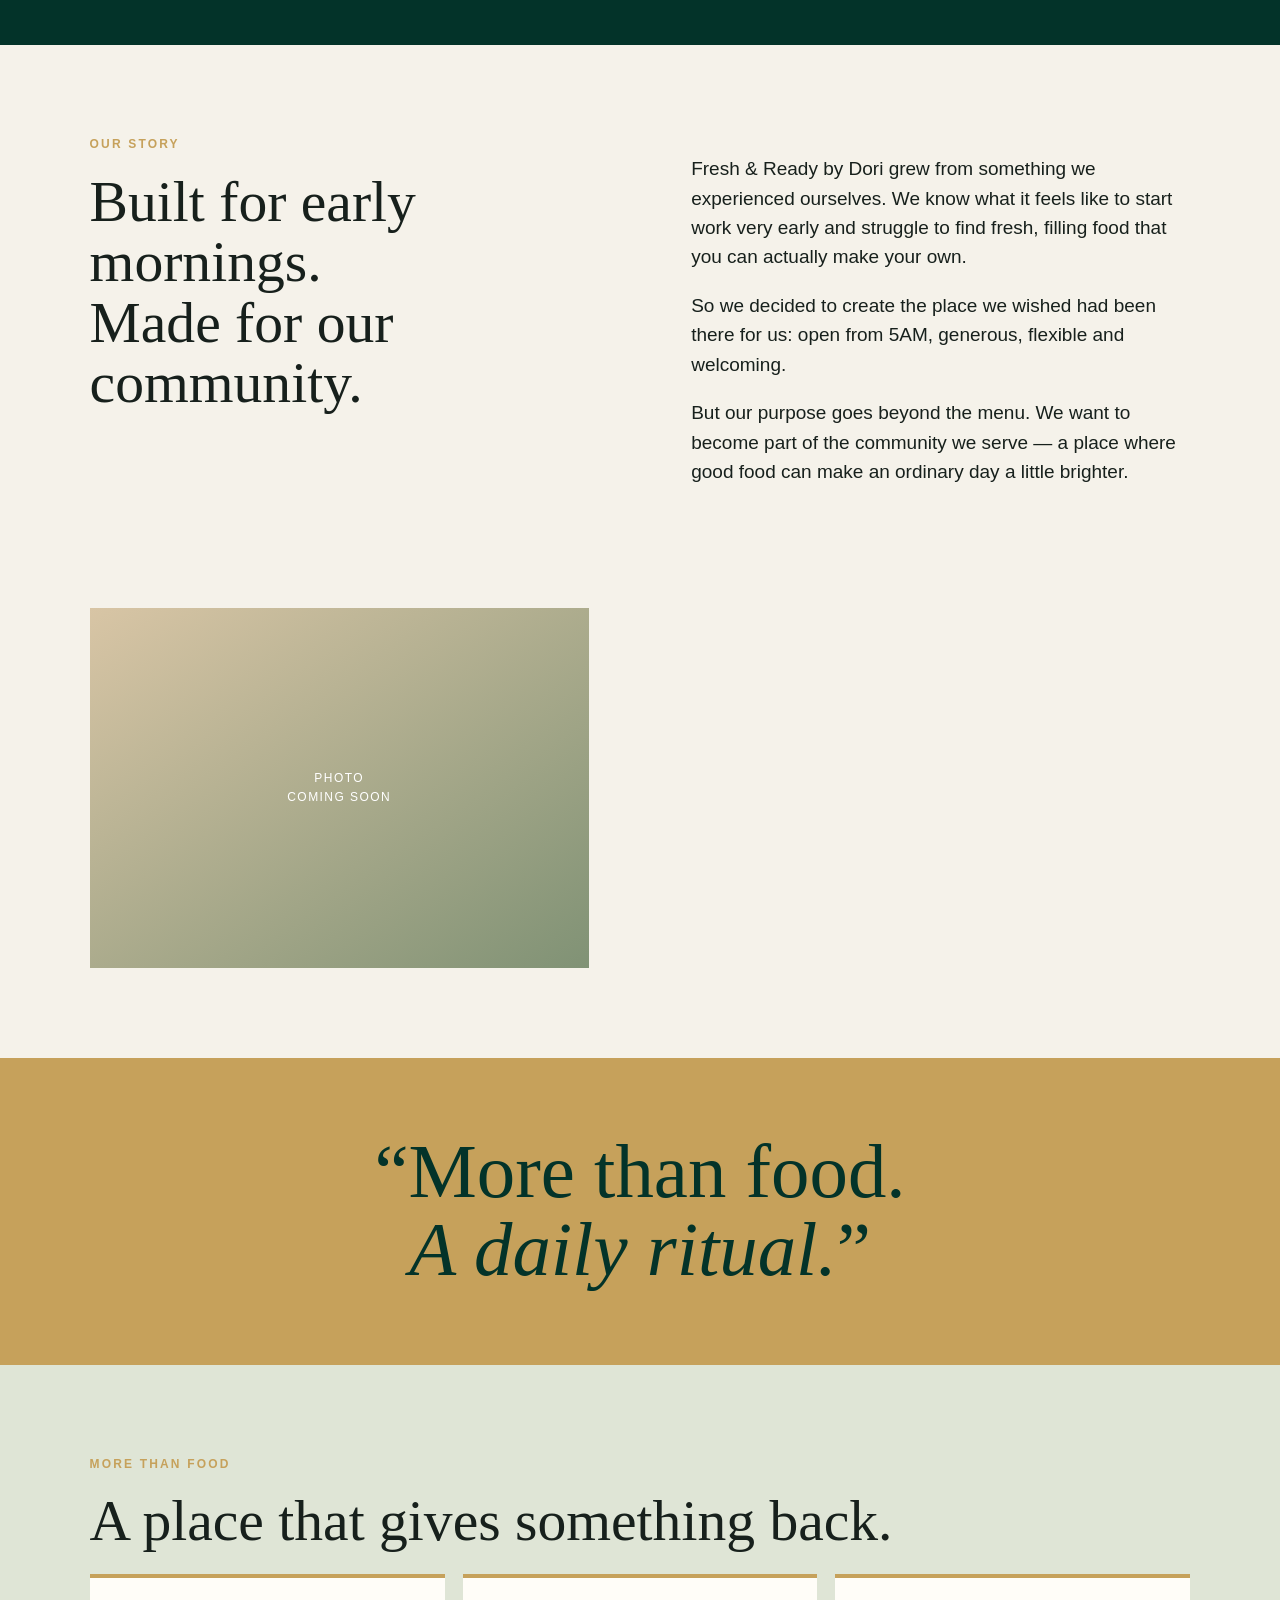
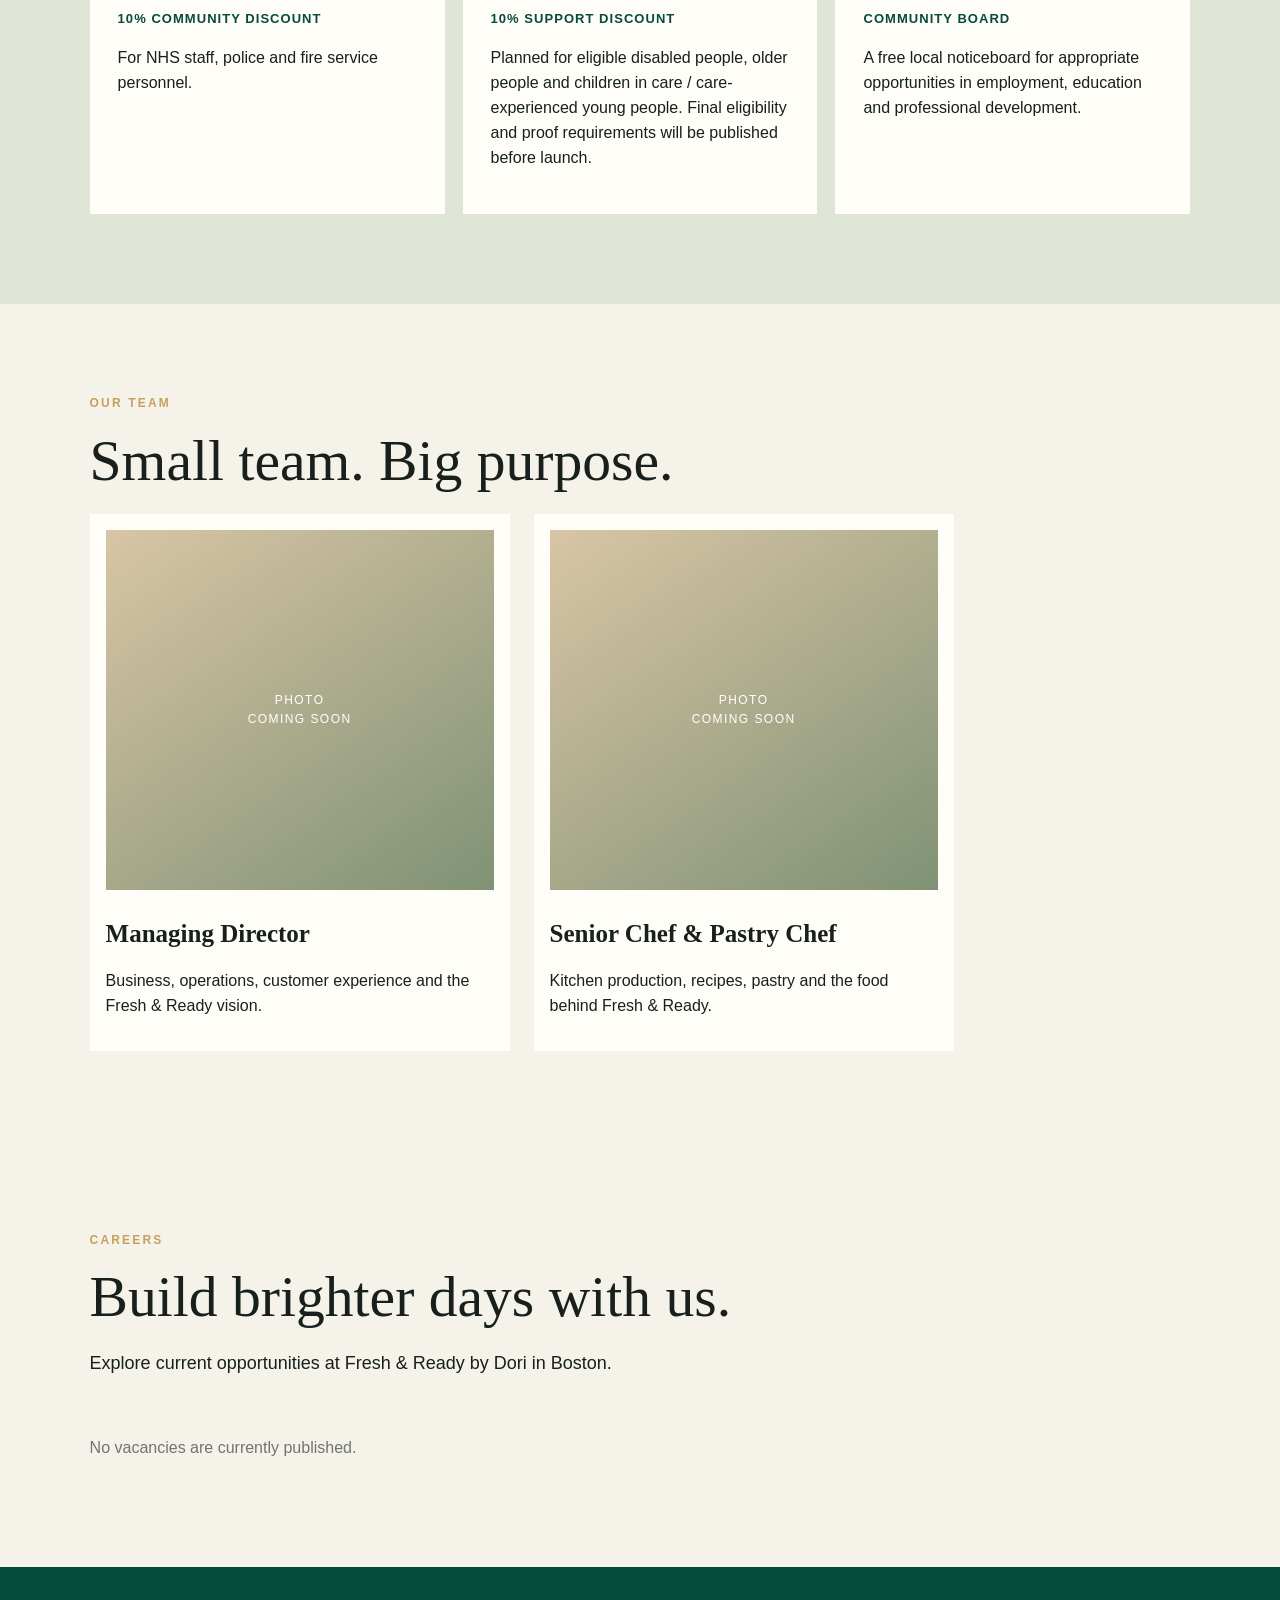
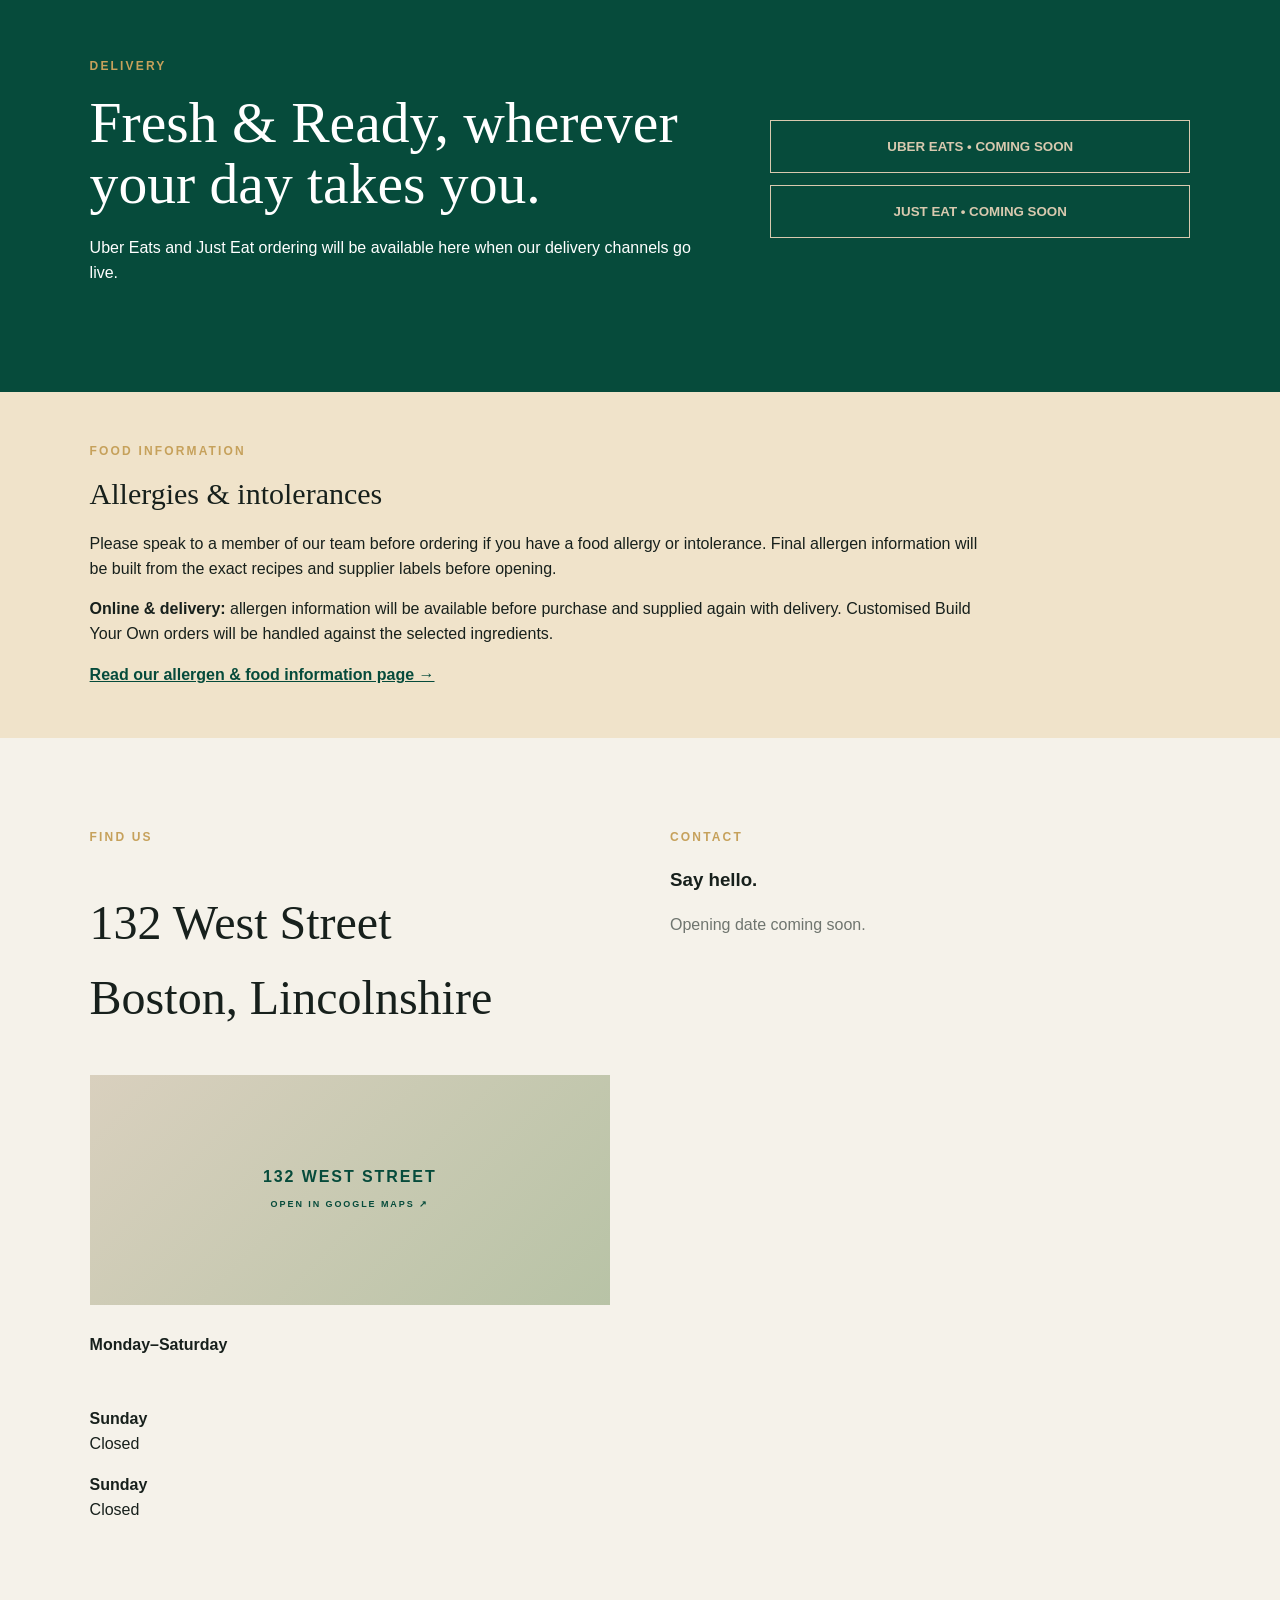
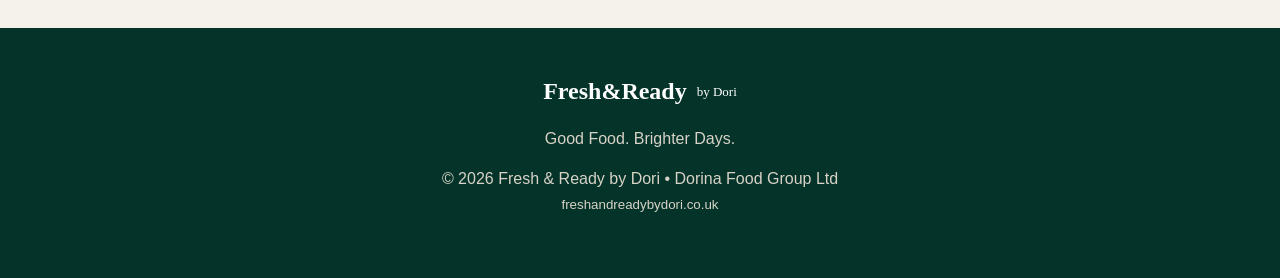
==== commit 53f5f872: "Add files via upload" ====
--- a/index.html
+++ b/index.html
@@ -35,7 +35,7 @@
   <button class="menuBtn" aria-label="Open menu">☰</button>
   <nav>
     <a href="#menu">Menu</a><a href="#build">Build Your Own</a><a href="#story">Our Story</a>
-    <a href="#community">Community</a><a href="#team">Team</a><a href="#careers">Careers</a><a href="#visit">Find Us</a>
+    <a href="#community">Community</a><a href="#team">Team</a><a href="careers.html">Careers</a><a href="#visit">Find Us</a>
   </nav>
   <a class="navOrder" href="#delivery">ORDER</a>
   <select id="lang" aria-label="Language"><option value="en">EN</option><option value="ro">RO</option><option value="ru">RU</option></select>
@@ -156,5 +156,6 @@
 
 <footer><div class="brand footerBrand">Fresh&Ready <small>by Dori</small></div><p>Good Food. Brighter Days.</p><p>© <span id="year"></span> Fresh & Ready by Dori • Dorina Food Group Ltd<br><small>freshandreadybydori.co.uk</small></p></footer>
 <script src="content-runtime.js"></script>
+<script src="careers-runtime.js"></script>
 <script src="script.js"></script>
 </body></html>
--- a/styles.css
+++ b/styles.css
@@ -1,4 +1,4 @@
-:root{--green:#173b2d;--deep:#0c241c;--cream:#f6f0e4;--gold:#c79b55;--ink:#17201c;--sage:#879c76;--white:#fffdf8}*{box-sizing:border-box}html{scroll-behavior:smooth}body{margin:0;background:var(--cream);color:var(--ink);font-family:Arial,Helvetica,sans-serif;line-height:1.55}.nav{height:82px;position:sticky;top:0;z-index:20;display:flex;align-items:center;gap:28px;padding:0 5vw;background:rgba(246,240,228,.96);border-bottom:1px solid #d8cfbf}.brand{display:flex;align-items:center;gap:10px;color:var(--deep);text-decoration:none;font-family:Georgia,serif;font-size:24px;font-weight:700;white-space:nowrap}.brand small{display:block;font-family:cursive;font-size:13px;font-weight:400;text-align:center}.leaf{font-size:27px;color:var(--green)}nav{margin-left:auto;display:flex;gap:22px}nav a{color:var(--ink);text-decoration:none;font-size:13px;font-weight:700;text-transform:uppercase;letter-spacing:.06em}nav a:hover{color:var(--gold)}#lang{border:1px solid #c8bdab;background:transparent;padding:8px;border-radius:20px}.menuBtn{display:none}.hero{min-height:720px;display:grid;grid-template-columns:46% 54%;background:var(--deep);color:var(--white)}.heroCopy{padding:110px 7vw;display:flex;flex-direction:column;justify-content:center}.eyebrow{font-size:12px;font-weight:800;letter-spacing:.18em;color:var(--gold);margin:0 0 18px}.hero h1,.section h2{font-family:Georgia,serif;font-weight:400}.hero h1{font-size:clamp(52px,6vw,88px);line-height:.95;margin:0 0 28px}.hero h1 em{color:var(--gold);font-weight:400}.lead{font-size:20px;max-width:560px;color:#e8e2d7}.actions{display:flex;gap:12px;margin:24px 0}.btn{display:inline-block;padding:14px 20px;border-radius:2px;text-decoration:none;font-weight:800;font-size:13px;letter-spacing:.04em}.gold{background:var(--gold);color:var(--deep)}.ghost{border:1px solid #cabda9;color:var(--white)}.micro{margin-top:40px;font-size:11px;letter-spacing:.2em}.heroVisual{margin:32px 32px 32px 0;border-radius:2px;min-height:500px}.placeholder{background:linear-gradient(145deg,#d6b98a,#758c69 48%,#243b30);display:flex;align-items:center;justify-content:center;text-align:center;color:white;font-weight:800;letter-spacing:.14em;font-size:12px;position:relative;overflow:hidden}.placeholder:after{content:"";position:absolute;width:70%;height:36%;bottom:8%;background:rgba(255,245,220,.15);border:1px solid rgba(255,255,255,.25);box-shadow:0 0 60px rgba(255,198,100,.18)}.quick{display:grid;grid-template-columns:repeat(3,1fr);padding:28px 7vw;background:var(--gold);color:var(--deep);gap:30px}.quick div{display:flex;gap:12px;align-items:center}.quick b{font-size:14px}.quick span{font-size:13px}.section{padding:90px 7vw}.section>h2,.split h2,.community h2,.delivery h2{font-size:clamp(38px,4.5vw,64px);line-height:1.05;margin:0 0 22px}.intro{max-width:720px;font-size:18px;margin-bottom:42px}.cards{display:grid;grid-template-columns:repeat(3,1fr);gap:18px}.cards article,.communityGrid article{background:var(--white);padding:28px;border-top:4px solid var(--gold)}.cards h3{font-family:Georgia,serif;font-size:27px;margin:0}.cards ul{padding:0;list-style:none}.cards li{display:flex;justify-content:space-between;gap:20px;padding:10px 0;border-bottom:1px solid #e5ddd0}.muted,.note{color:#6f756f}.note{font-size:12px}.dark{background:var(--deep);color:var(--white)}.steps{display:grid;grid-template-columns:repeat(4,1fr);gap:16px;margin-top:44px}.steps div{padding:28px;border:1px solid #486052;min-height:220px}.steps span{color:var(--gold);font-family:Georgia,serif;font-size:36px}.steps h3{font-size:20px}.steps p{color:#d9d9cf}.split{display:grid;grid-template-columns:1fr 1fr;gap:8vw}.storyText{font-size:19px}.community{background:#dfe5d6}.communityGrid{display:grid;grid-template-columns:repeat(3,1fr);gap:18px}.communityGrid b{color:var(--green);font-size:13px;letter-spacing:.08em}.teamGrid{display:grid;grid-template-columns:repeat(2,minmax(0,420px));gap:24px}.person{background:var(--white);padding:16px}.portrait{height:360px;background:linear-gradient(145deg,#d8c5a5,#809275);display:flex;align-items:center;justify-content:center;color:white;font-size:12px;letter-spacing:.12em;text-align:center}.person h3{font-family:Georgia,serif;font-size:25px;margin-bottom:4px}.delivery{background:var(--green);color:white;display:grid;grid-template-columns:1.2fr .8fr;gap:50px;align-items:center}.deliveryBtns{display:grid;gap:12px}.deliveryBtns button{padding:18px;border:1px solid #d8c9af;background:transparent;color:#d8c9af;font-weight:800}.allergen{background:#f0e3ca;padding-top:50px;padding-bottom:50px}.allergen h2{font-size:30px}.allergen p{max-width:900px}.visit{display:grid;grid-template-columns:1fr 1fr;gap:60px}.visit h2{font-size:48px}.email{color:var(--green);font-weight:700;word-break:break-word}footer{background:var(--deep);color:#d9d3c7;padding:45px 7vw;text-align:center}.footerBrand{justify-content:center;color:white;margin-bottom:12px}@media(max-width:900px){.nav{height:70px}.menuBtn{display:block;margin-left:auto;border:0;background:none;font-size:25px}.nav nav{display:none;position:absolute;top:70px;left:0;right:0;background:var(--cream);padding:24px;flex-direction:column}.nav nav.open{display:flex}.hero{grid-template-columns:1fr}.heroCopy{padding:75px 7vw 40px}.heroVisual{margin:0 7vw 55px;min-height:400px}.quick,.cards,.steps,.communityGrid{grid-template-columns:1fr}.split,.delivery,.visit{grid-template-columns:1fr}.teamGrid{grid-template-columns:1fr}.steps div{min-height:0}.section{padding:65px 7vw}}
+:root{--green:#064b3b;--deep:#033329;--cream:#f5f2ea;--gold:#c6a15b;--silver:#b8c0c2;--ink:#17201c;--sage:#879c76;--white:#fffdf8}*{box-sizing:border-box}html{scroll-behavior:smooth}body{margin:0;background:var(--cream);color:var(--ink);font-family:Arial,Helvetica,sans-serif;line-height:1.55}.nav{height:82px;position:sticky;top:0;z-index:20;display:flex;align-items:center;gap:28px;padding:0 5vw;background:rgba(246,240,228,.96);border-bottom:1px solid #d8cfbf}.brand{display:flex;align-items:center;gap:10px;color:var(--deep);text-decoration:none;font-family:Georgia,serif;font-size:24px;font-weight:700;white-space:nowrap}.brand small{display:block;font-family:cursive;font-size:13px;font-weight:400;text-align:center}.leaf{font-size:27px;color:var(--green)}nav{margin-left:auto;display:flex;gap:22px}nav a{color:var(--ink);text-decoration:none;font-size:13px;font-weight:700;text-transform:uppercase;letter-spacing:.06em}nav a:hover{color:var(--gold)}#lang{border:1px solid #c8bdab;background:transparent;padding:8px;border-radius:20px}.menuBtn{display:none}.hero{min-height:720px;display:grid;grid-template-columns:46% 54%;background:var(--deep);color:var(--white)}.heroCopy{padding:110px 7vw;display:flex;flex-direction:column;justify-content:center}.eyebrow{font-size:12px;font-weight:800;letter-spacing:.18em;color:var(--gold);margin:0 0 18px}.hero h1,.section h2{font-family:Georgia,serif;font-weight:400}.hero h1{font-size:clamp(52px,6vw,88px);line-height:.95;margin:0 0 28px}.hero h1 em{color:var(--gold);font-weight:400}.lead{font-size:20px;max-width:560px;color:#e8e2d7}.actions{display:flex;gap:12px;margin:24px 0}.btn{display:inline-block;padding:14px 20px;border-radius:2px;text-decoration:none;font-weight:800;font-size:13px;letter-spacing:.04em}.gold{background:var(--gold);color:var(--deep)}.ghost{border:1px solid #cabda9;color:var(--white)}.micro{margin-top:40px;font-size:11px;letter-spacing:.2em}.heroVisual{margin:32px 32px 32px 0;border-radius:2px;min-height:500px}.placeholder{background:linear-gradient(145deg,#d6b98a,#758c69 48%,#243b30);display:flex;align-items:center;justify-content:center;text-align:center;color:white;font-weight:800;letter-spacing:.14em;font-size:12px;position:relative;overflow:hidden}.placeholder:after{content:"";position:absolute;width:70%;height:36%;bottom:8%;background:rgba(255,245,220,.15);border:1px solid rgba(255,255,255,.25);box-shadow:0 0 60px rgba(255,198,100,.18)}.quick{display:grid;grid-template-columns:repeat(3,1fr);padding:28px 7vw;background:var(--gold);color:var(--deep);gap:30px}.quick div{display:flex;gap:12px;align-items:center}.quick b{font-size:14px}.quick span{font-size:13px}.section{padding:90px 7vw}.section>h2,.split h2,.community h2,.delivery h2{font-size:clamp(38px,4.5vw,64px);line-height:1.05;margin:0 0 22px}.intro{max-width:720px;font-size:18px;margin-bottom:42px}.cards{display:grid;grid-template-columns:repeat(3,1fr);gap:18px}.cards article,.communityGrid article{background:var(--white);padding:28px;border-top:4px solid var(--gold)}.cards h3{font-family:Georgia,serif;font-size:27px;margin:0}.cards ul{padding:0;list-style:none}.cards li{display:flex;justify-content:space-between;gap:20px;padding:10px 0;border-bottom:1px solid #e5ddd0}.muted,.note{color:#6f756f}.note{font-size:12px}.dark{background:var(--deep);color:var(--white)}.steps{display:grid;grid-template-columns:repeat(4,1fr);gap:16px;margin-top:44px}.steps div{padding:28px;border:1px solid #486052;min-height:220px}.steps span{color:var(--gold);font-family:Georgia,serif;font-size:36px}.steps h3{font-size:20px}.steps p{color:#d9d9cf}.split{display:grid;grid-template-columns:1fr 1fr;gap:8vw}.storyText{font-size:19px}.community{background:#dfe5d6}.communityGrid{display:grid;grid-template-columns:repeat(3,1fr);gap:18px}.communityGrid b{color:var(--green);font-size:13px;letter-spacing:.08em}.teamGrid{display:grid;grid-template-columns:repeat(2,minmax(0,420px));gap:24px}.person{background:var(--white);padding:16px}.portrait{height:360px;background:linear-gradient(145deg,#d8c5a5,#809275);display:flex;align-items:center;justify-content:center;color:white;font-size:12px;letter-spacing:.12em;text-align:center}.person h3{font-family:Georgia,serif;font-size:25px;margin-bottom:4px}.delivery{background:var(--green);color:white;display:grid;grid-template-columns:1.2fr .8fr;gap:50px;align-items:center}.deliveryBtns{display:grid;gap:12px}.deliveryBtns button{padding:18px;border:1px solid #d8c9af;background:transparent;color:#d8c9af;font-weight:800}.allergen{background:#f0e3ca;padding-top:50px;padding-bottom:50px}.allergen h2{font-size:30px}.allergen p{max-width:900px}.visit{display:grid;grid-template-columns:1fr 1fr;gap:60px}.visit h2{font-size:48px}.email{color:var(--green);font-weight:700;word-break:break-word}footer{background:var(--deep);color:#d9d3c7;padding:45px 7vw;text-align:center}.footerBrand{justify-content:center;color:white;margin-bottom:12px}@media(max-width:900px){.nav{height:70px}.menuBtn{display:block;margin-left:auto;border:0;background:none;font-size:25px}.nav nav{display:none;position:absolute;top:70px;left:0;right:0;background:var(--cream);padding:24px;flex-direction:column}.nav nav.open{display:flex}.hero{grid-template-columns:1fr}.heroCopy{padding:75px 7vw 40px}.heroVisual{margin:0 7vw 55px;min-height:400px}.quick,.cards,.steps,.communityGrid{grid-template-columns:1fr}.split,.delivery,.visit{grid-template-columns:1fr}.teamGrid{grid-template-columns:1fr}.steps div{min-height:0}.section{padding:65px 7vw}}
 .announcement{background:var(--gold);color:var(--deep);text-align:center;padding:8px 16px;font-size:10px;font-weight:900;letter-spacing:.18em}
 .nav{top:31px}
 .foodScene{position:relative;background:
@@ -24,3 +24,10 @@
 
 /* V7 CMS */
 .heroVisual.hasCmsImage{background:#102d23;overflow:hidden}.heroCmsImage{width:100%;height:100%;min-height:500px;object-fit:cover;object-position:var(--hero-position,center);display:block}.careerGrid{display:grid;grid-template-columns:repeat(auto-fit,minmax(260px,1fr));gap:18px}.careerCard{background:#fff;padding:24px;border:1px solid #ddd1bd}.careerCard h3{font:400 30px Georgia,serif;margin:.2em 0}.applicationForm{display:grid;gap:14px;max-width:720px}.applicationForm label{font-weight:800}.applicationForm input,.applicationForm textarea,.applicationForm select{display:block;width:100%;box-sizing:border-box;margin-top:6px;padding:12px;border:1px solid #cfc5b5;border-radius:8px}.applicationForm textarea{min-height:110px}.productDesc{display:block;opacity:.68;margin-top:3px}@media(max-width:900px){.heroCmsImage{min-height:420px}}
+
+/* V7.1 Emerald Signature theme */
+.silverAccent{color:var(--silver)}
+.careerCard{border-top:4px solid var(--gold);box-shadow:0 12px 32px rgba(3,51,41,.08)}
+.careerCard .careerMeta{color:#5f6966;font-size:14px}
+.careerCard .careerStatus{display:inline-block;padding:5px 9px;border:1px solid var(--silver);border-radius:999px;font-size:10px;font-weight:900;letter-spacing:.08em;text-transform:uppercase}
+.themeSwatch{width:42px;height:42px;border-radius:50%;border:1px solid #cfc5b5}
